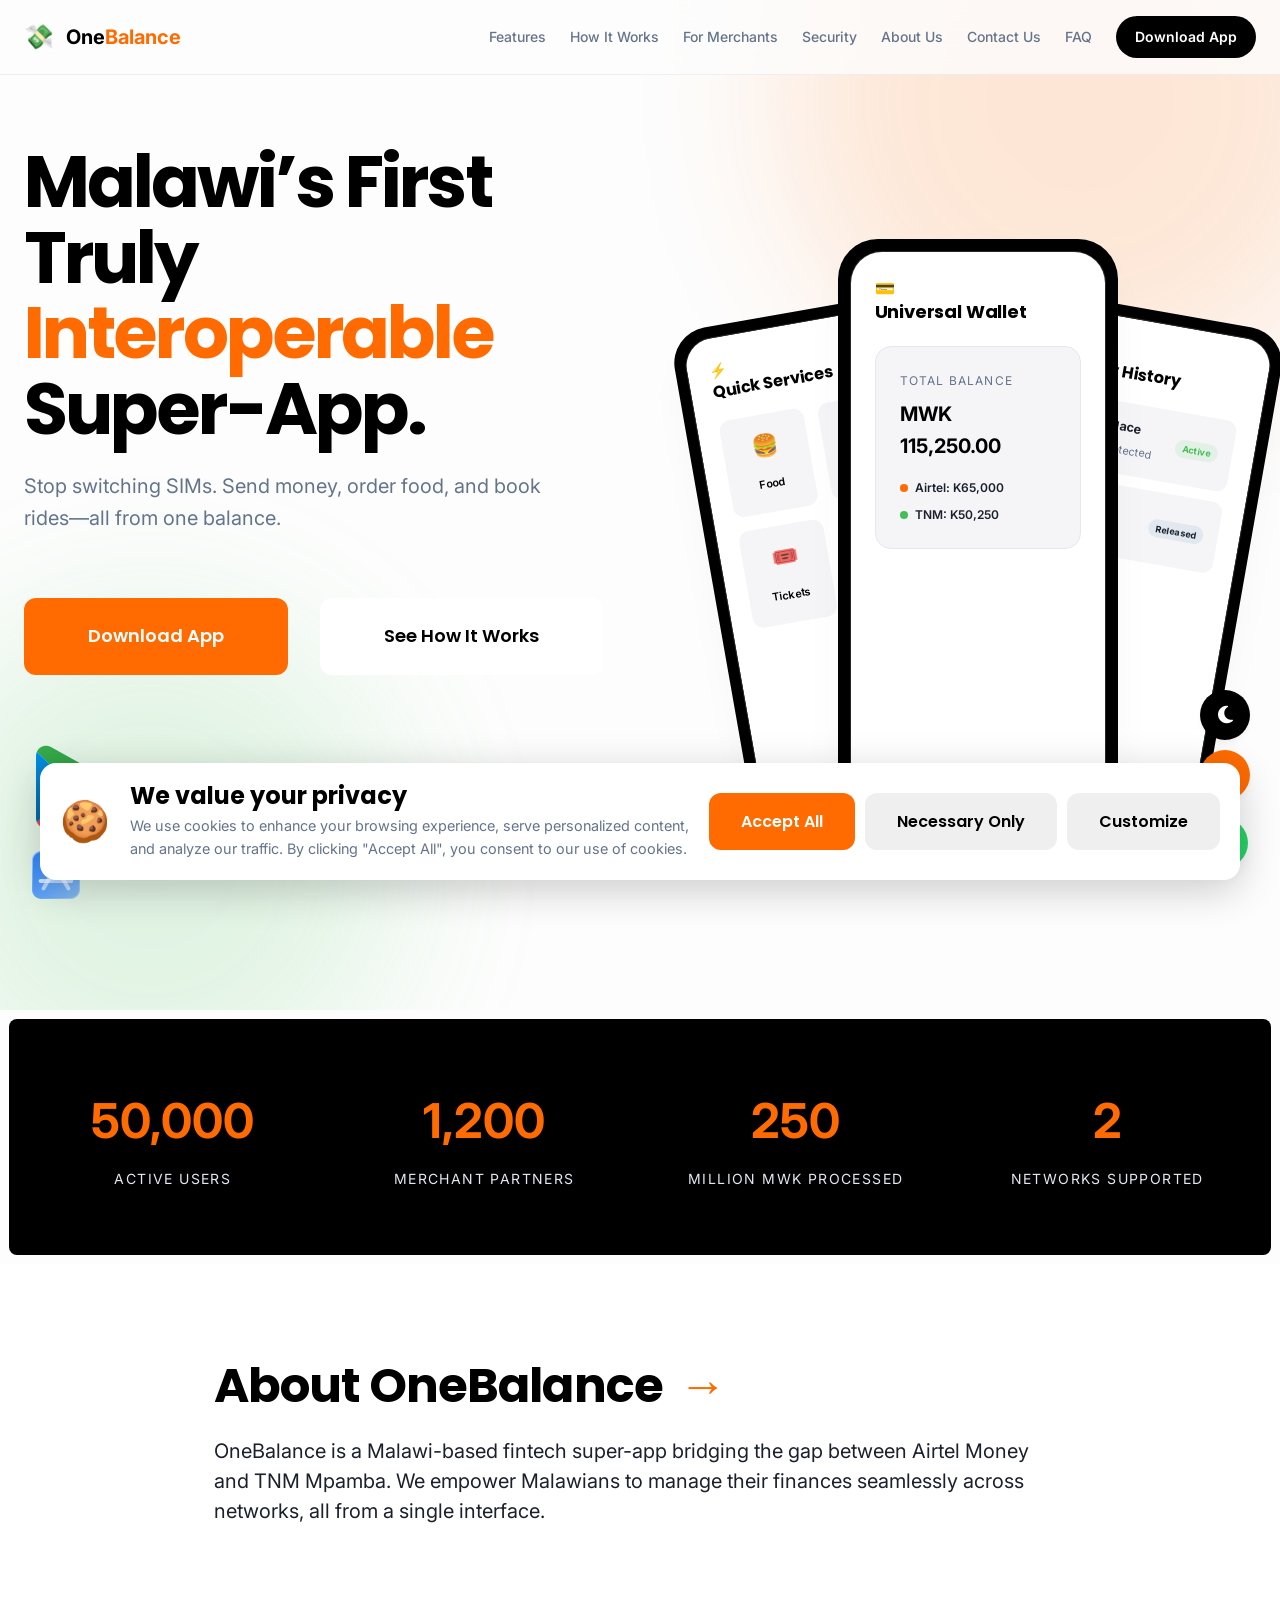
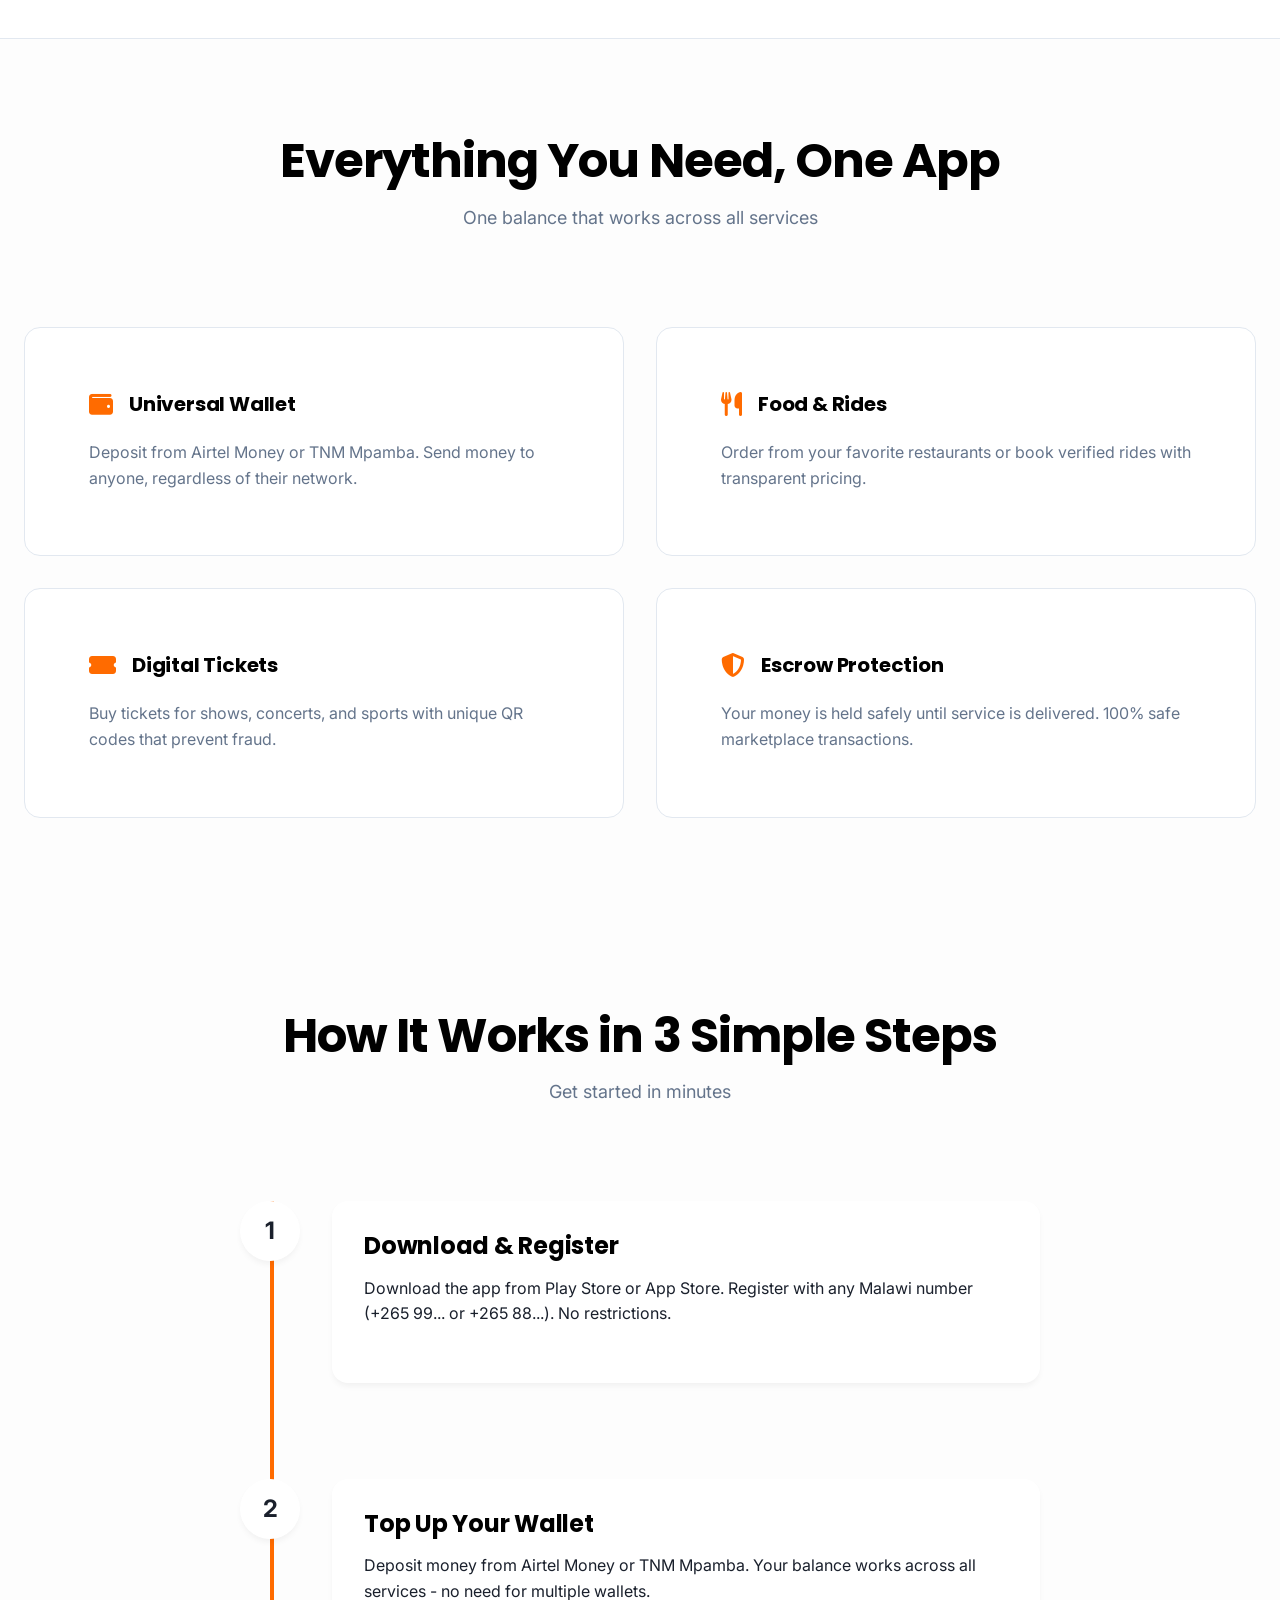
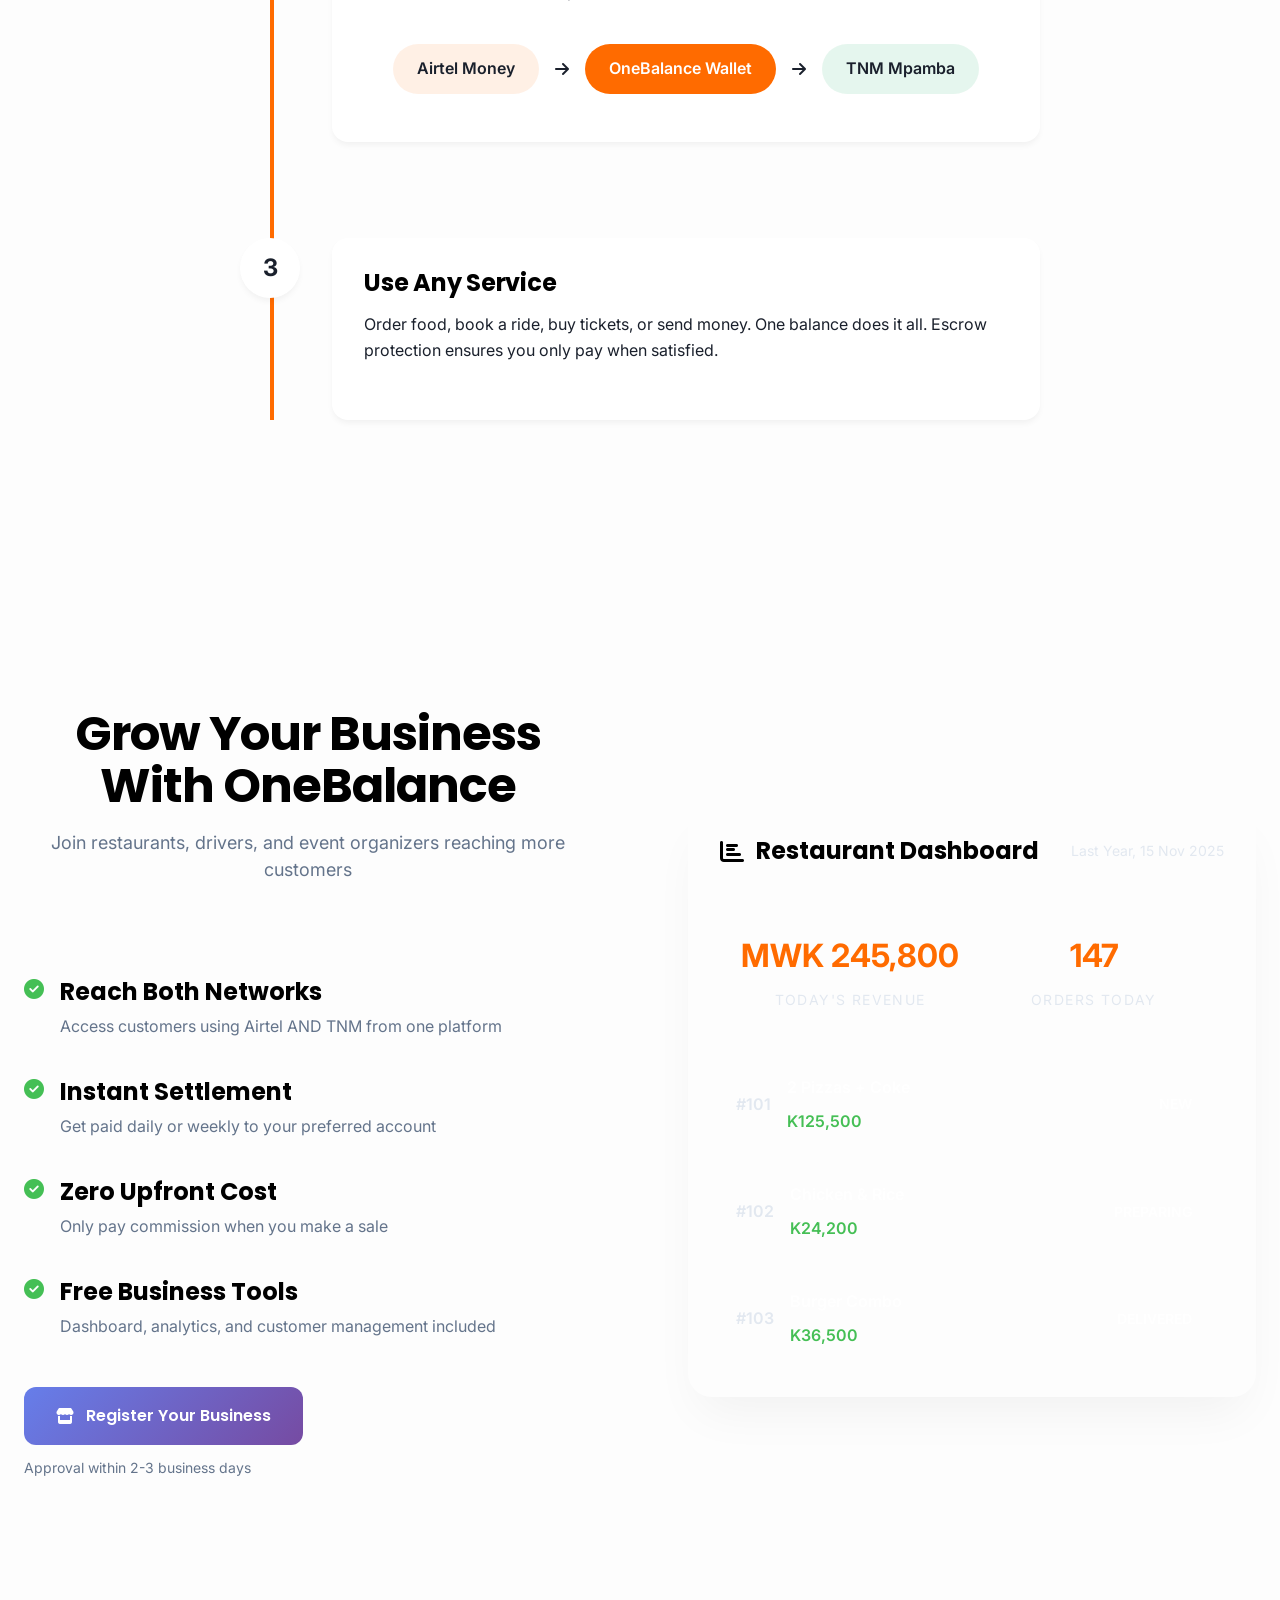
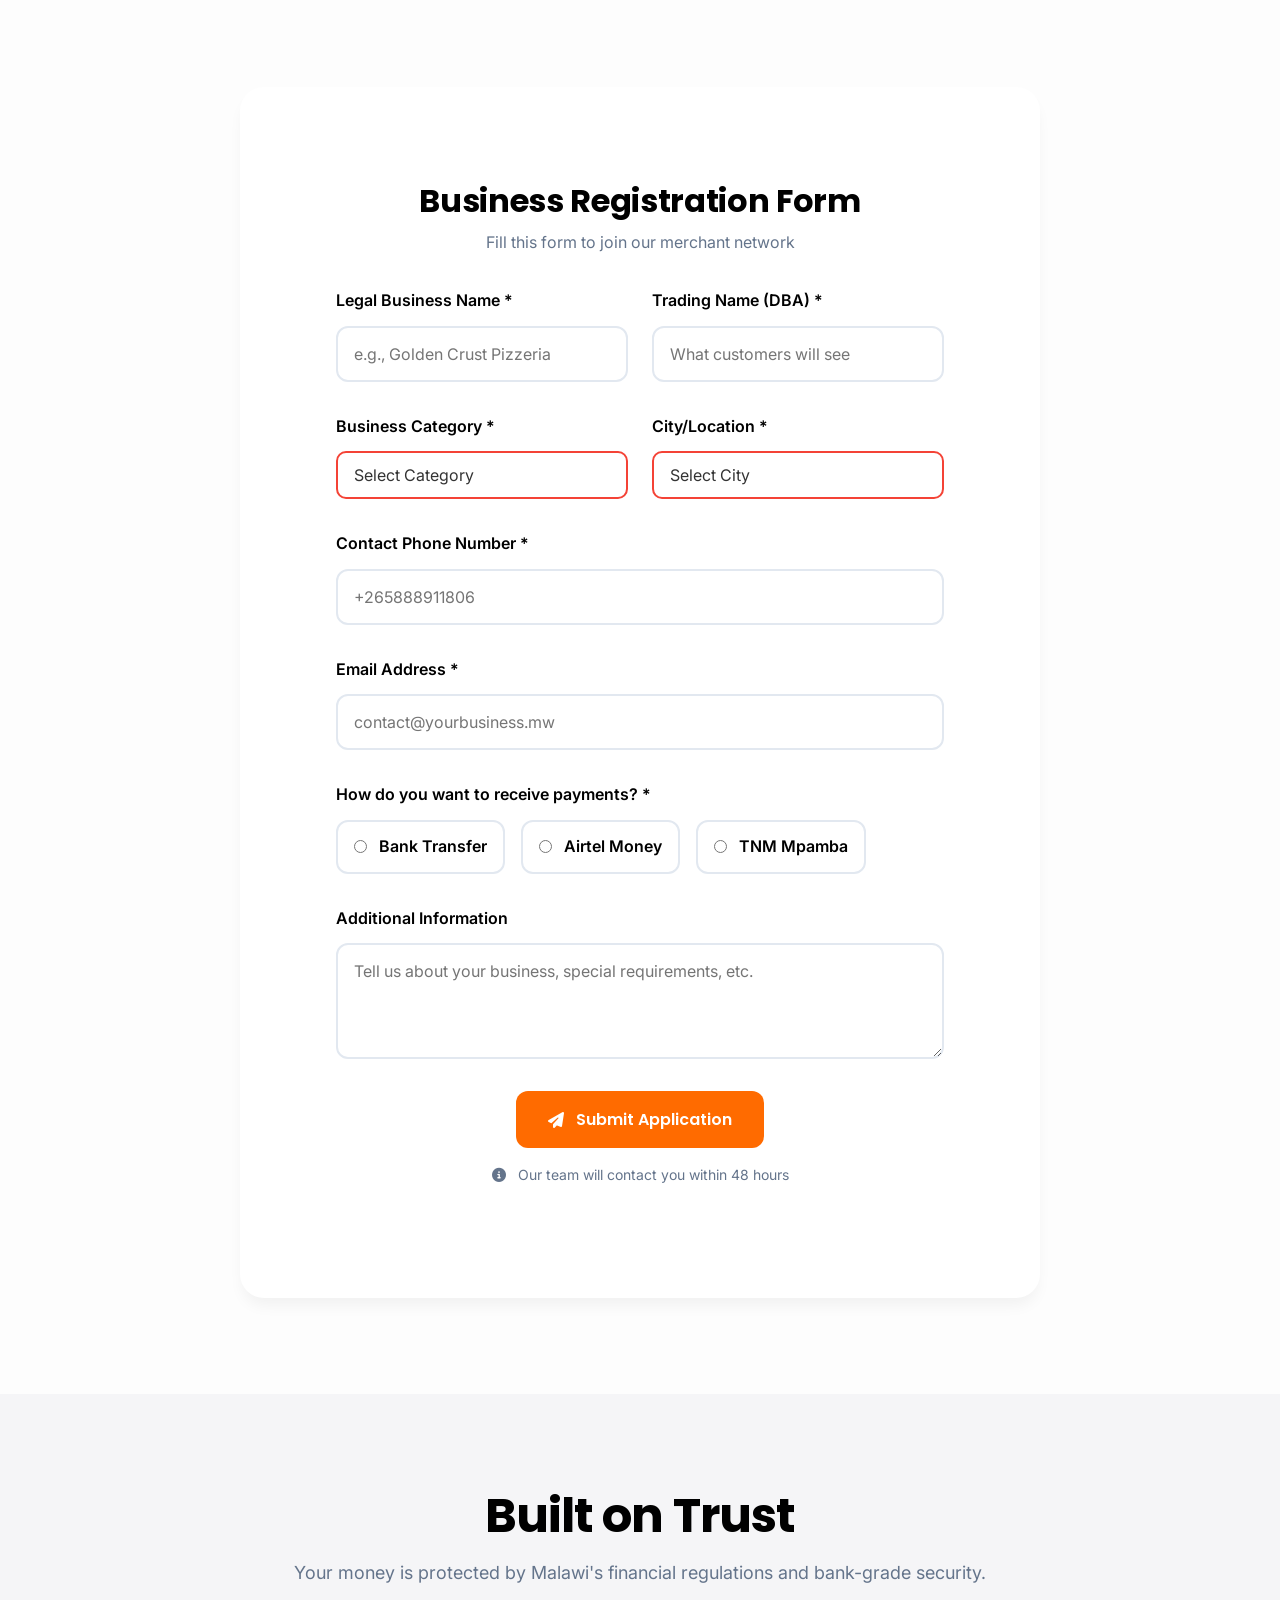
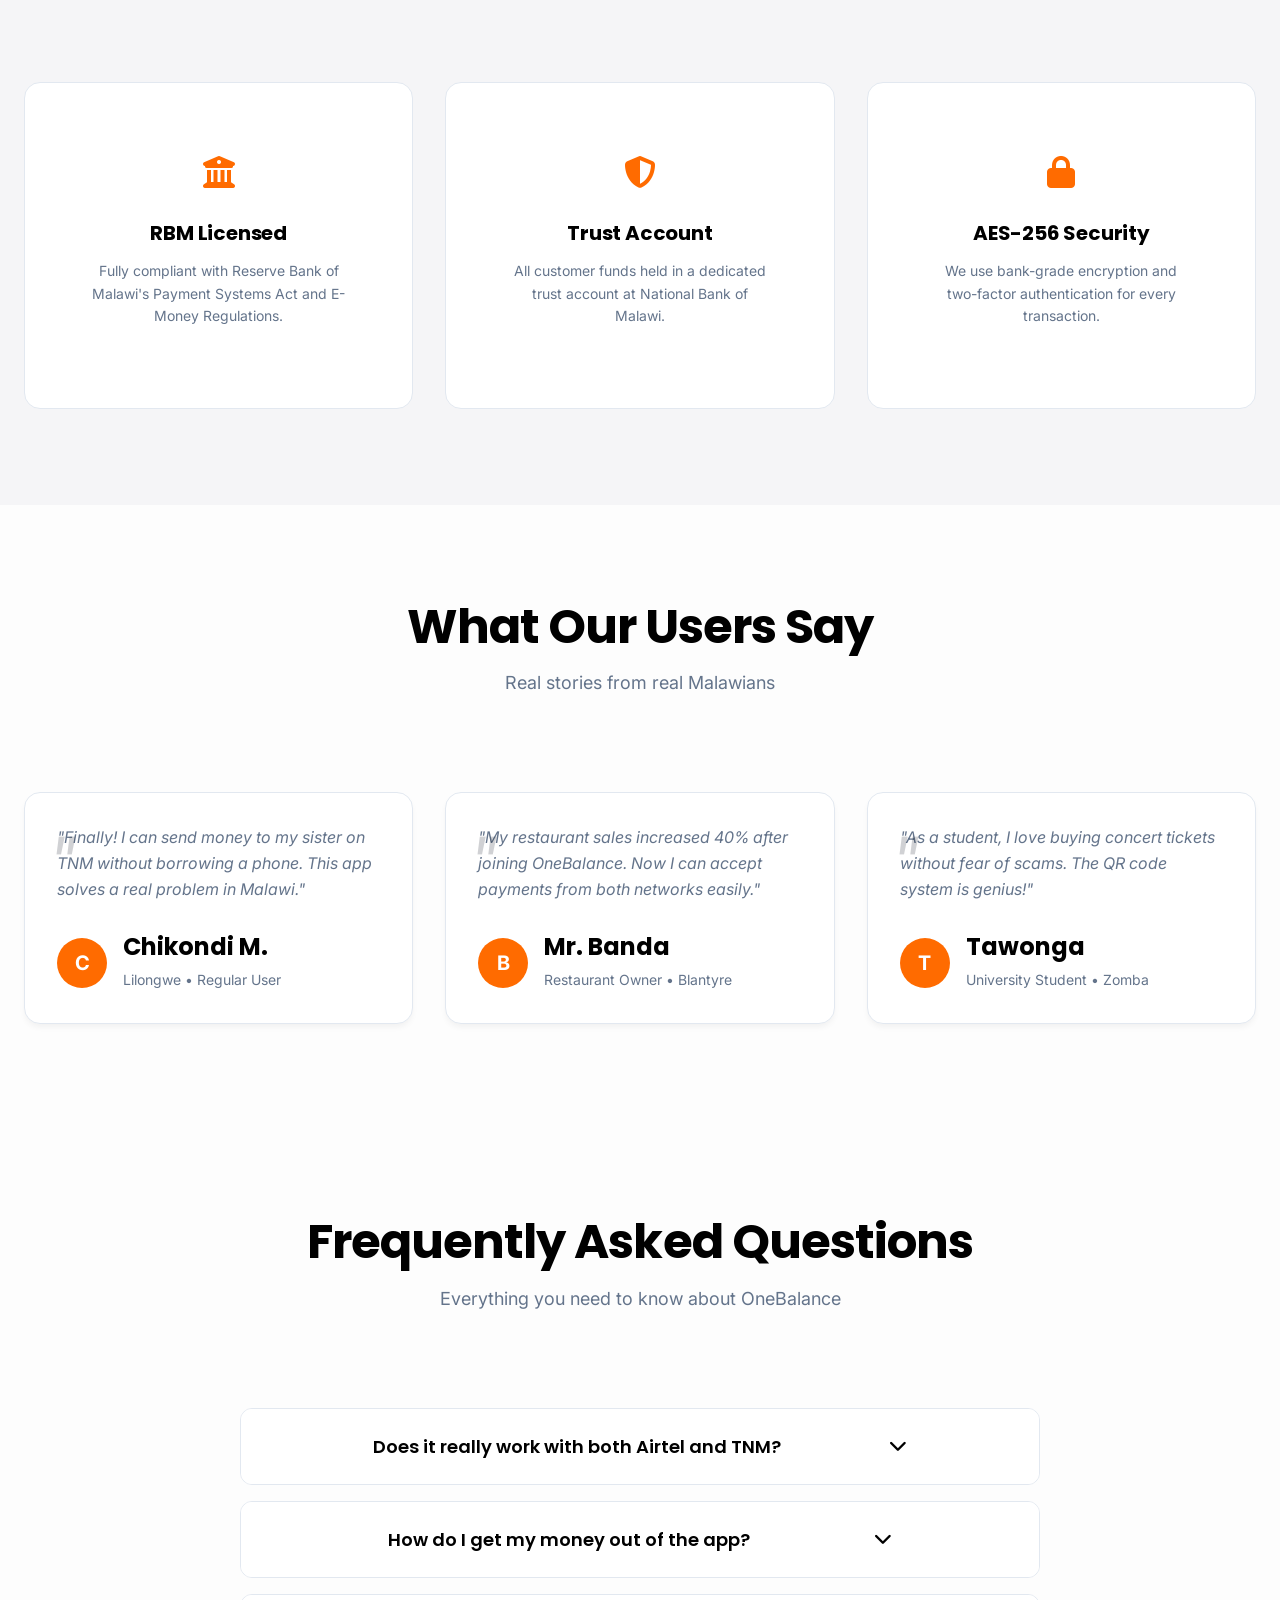
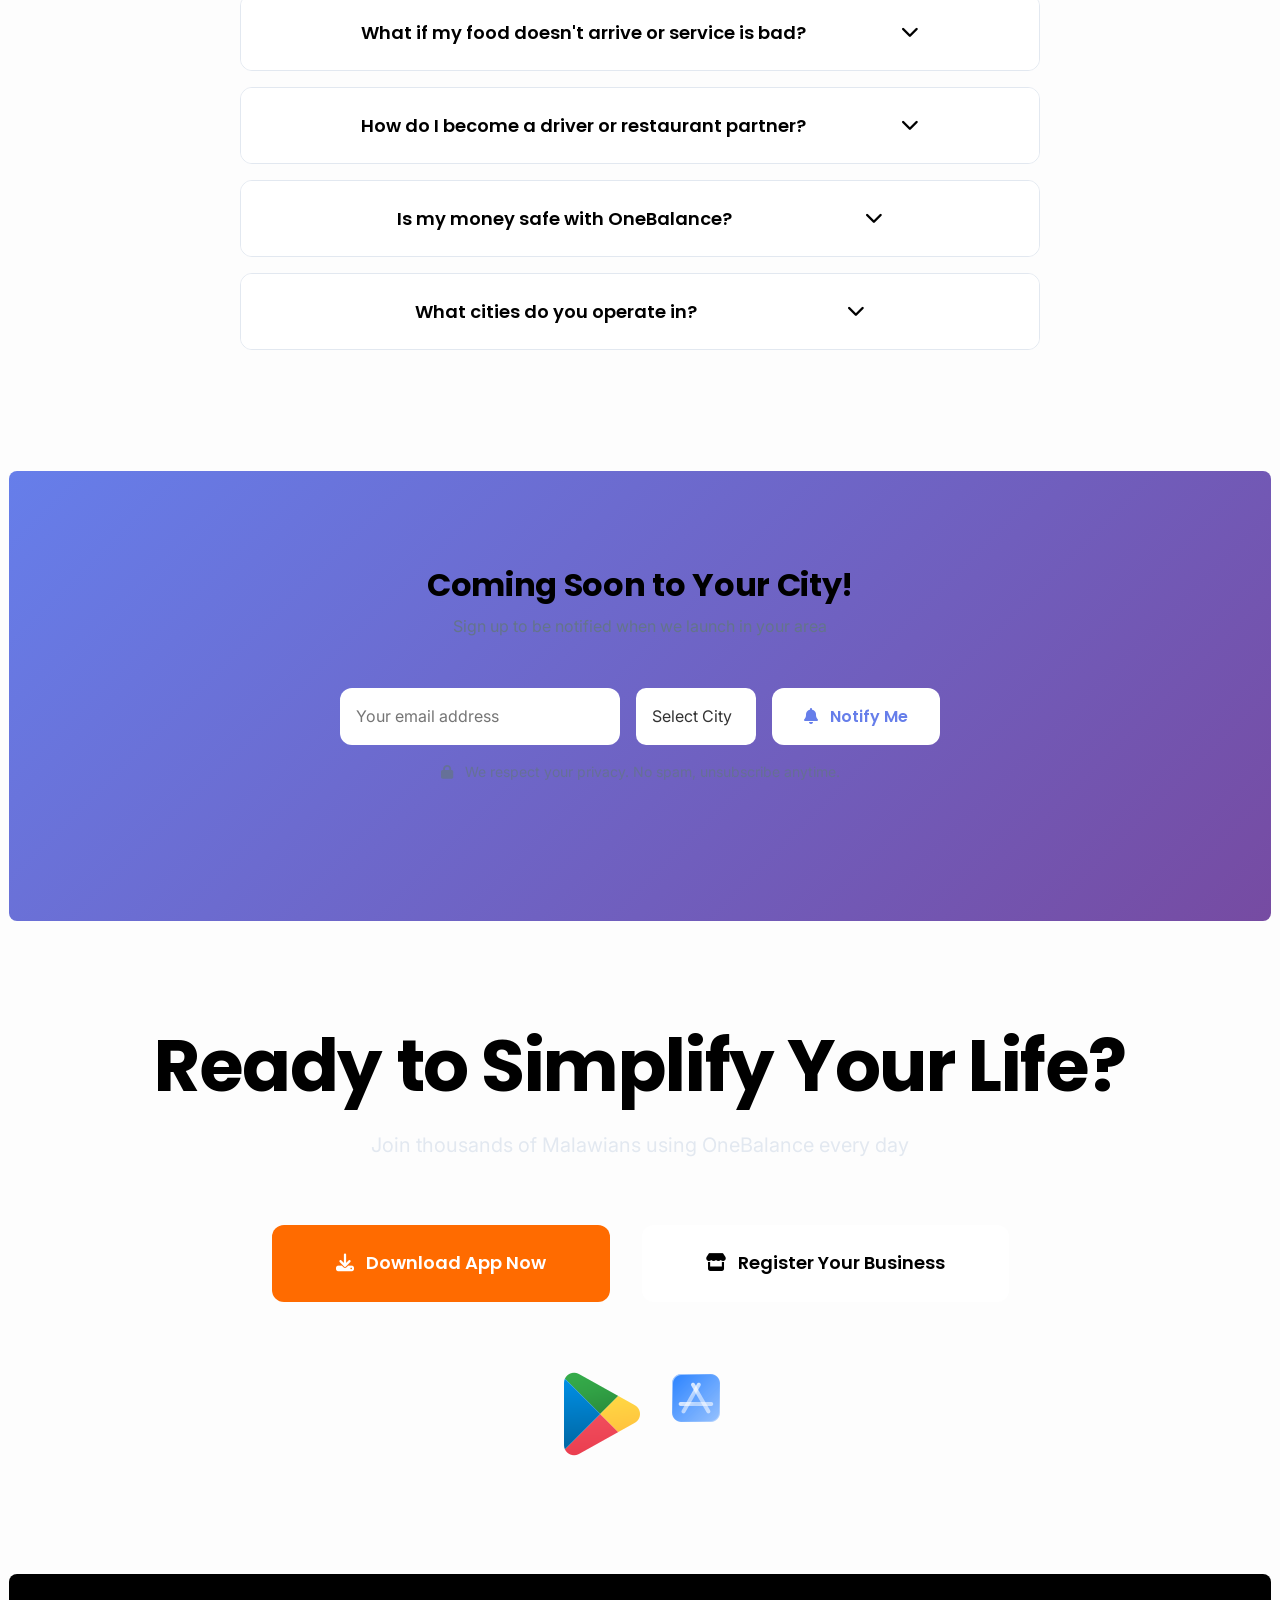
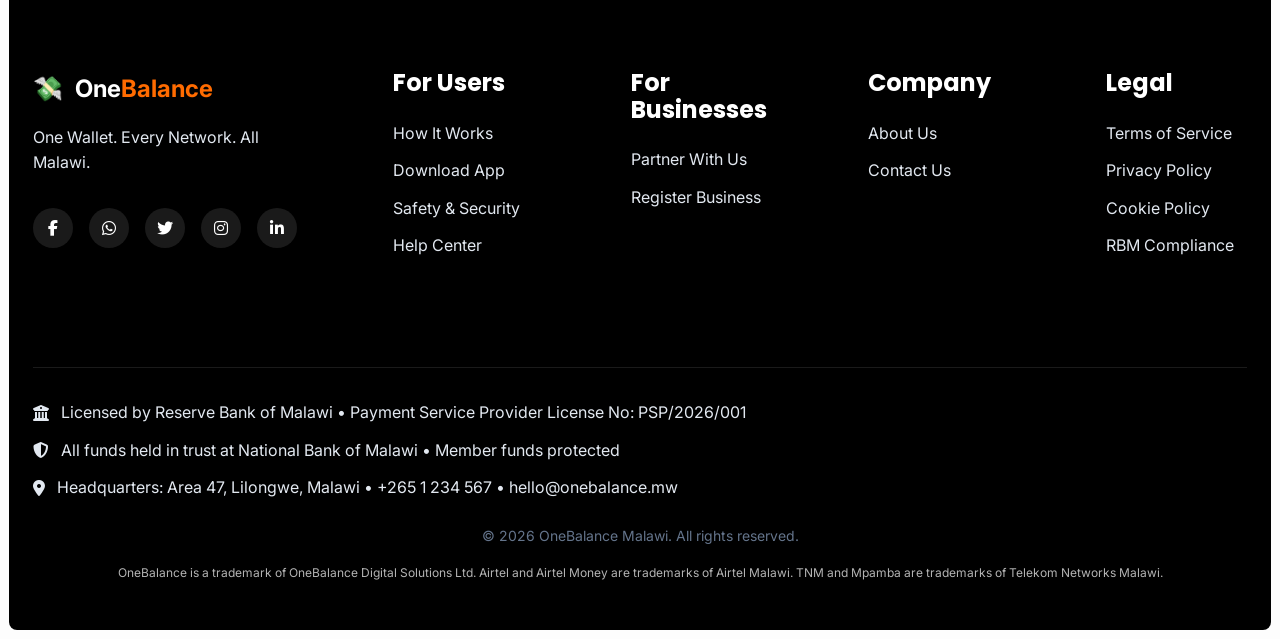
==== index.html @ ddcfccd5 "all first commit" ====
<!doctype html>
<html lang="en">
  <head>
    <meta charset="UTF-8" />
    <meta name="viewport" content="width=device-width, initial-scale=1.0" />
    <title>OneBalance - One Wallet. Every Network. All Malawi.</title>
    <meta
      name="description"
      content="Malawi's first super-app that works with Airtel AND TNM. One wallet for food delivery, ride hailing, digital tickets, and sending money to anyone."
    />
    <meta
      name="keywords"
      content="Malawi mobile money, Airtel to TNM, send money Malawi, food delivery Lilongwe, taxi app Blantyre, digital tickets Malawi"
    />
    <meta
      property="og:title"
      content="OneBalance - One Wallet for All Malawi"
    />
    <meta
      property="og:description"
      content="Works with Airtel AND TNM. Food, Rides, Tickets, Send Money - One App"
    />
    <meta
      property="og:image"
      content="https://onebalance.mw/images/og-image.jpg"
    />
    <meta property="og:url" content="https://onebalance.mw" />
    <link rel="icon" type="image/x-icon" href="images/wallets.png" />
    <link rel="stylesheet" href="../css/style.css" />
    <link
      rel="stylesheet"
      href="https://cdnjs.cloudflare.com/ajax/libs/font-awesome/6.4.0/css/all.min.css"
    />
    <link
      href="https://fonts.googleapis.com/css2?family=Poppins:wght@300;400;500;600;700&family=Inter:wght@400;500;600;700&display=swap"
      rel="stylesheet"
    />
    <!-- reCAPTCHA -->
<script src="https://www.google.com/recaptcha/api.js" async defer></script>
  </head>

  <body>
    <!-- Navigation -->
    <nav class="navbar">
      <div class="container nav-container">
        <a href="#" class="logo">
          <span class="logo-icon">💸</span>
          <span class="logo-text"
            >One<span class="logo-highlight">Balance</span></span
          >
        </a>

        <button class="menu-toggle" id="menuToggle">
          <i class="fas fa-bars"></i>
        </button>

        <div class="nav-menu" id="navMenu">
          <a href="#features" class="nav-link">Features</a>
          <a href="#how-it-works" class="nav-link">How It Works</a>
          <a href="#for-merchants" class="nav-link">For Merchants</a>
          <a href="#security" class="nav-link">Security</a>
          <a href="Aboutus.html" class="nav-link">About Us</a>
          <a href="contactus.html" class="nav-link">Contact Us</a>
          <a href="#faq" class="nav-link">FAQ</a>
          <a href="#download" class="nav-link cta-button">Download App</a>
        </div>
      </div>
    </nav>

    <!-- Hero Section -->
    <section class="hero">
      <div class="hero-blobs">
        <div class="blob blob-1"></div>
        <div class="blob blob-2"></div>
      </div>
      
      <div class="container hero-container">
        <div class="hero-content">
          <h1 class="hero-title">
            Malawi’s First Truly<br />
            <span class="highlight">Interoperable</span> Super-App.
          </h1>

          <p class="hero-subtitle">
            Stop switching SIMs. Send money, order food, and book rides—all from one balance.
          </p>

          <div class="cta-buttons">
            <a href="#download" class="btn btn-primary btn-large">
              Download App
            </a>
            <a href="#how-it-works" class="btn btn-secondary btn-large">
              See How It Works
            </a>
          </div>

          <div class="app-stores">
            <div class="store-badge">
              <img src="images/Playstore.png" alt="Get it on Google Play" />
            </div>
            <div class="store-badge">
              <img
                src="images/apple-store.png"
                alt="Download on the App Store"
              />
            </div>
          </div>
        </div>

        <div class="hero-visual">
          <div class="mockup-stack">
            <!-- Mockup 1: Universal Wallet -->
            <div class="phone-mockup mockup-1">
              <div class="phone-frame">
                <div class="phone-screen">
                  <div class="app-interface">
                    <div class="interface-header">
                      <span class="wallet-icon">💳</span>
                      <h3>Universal Wallet</h3>
                    </div>
                    <div class="balance-card">
                      <div class="balance-label">Total Balance</div>
                      <div class="balance-amount">MWK 115,250.00</div>
                      <div class="network-split">
                        <div class="network-item">
                          <span class="dot airtel"></span> Airtel: K65,000
                        </div>
                        <div class="network-item">
                          <span class="dot tnm"></span> TNM: K50,250
                        </div>
                      </div>
                    </div>
                  </div>
                </div>
              </div>
            </div>

            <!-- Mockup 2: Services -->
            <div class="phone-mockup mockup-2">
              <div class="phone-frame">
                <div class="phone-screen">
                  <div class="app-interface">
                    <div class="interface-header">
                      <span class="service-icon">⚡</span>
                      <h3>Quick Services</h3>
                    </div>
                    <div class="services-grid-mini">
                      <div class="service-mini-item">🍔<br/><span>Food</span></div>
                      <div class="service-mini-item">🚕<br/><span>Rides</span></div>
                      <div class="service-mini-item">🎟️<br/><span>Tickets</span></div>
                      <div class="service-mini-item">💸<br/><span>Send</span></div>
                    </div>
                  </div>
                </div>
              </div>
            </div>

            <!-- Mockup 3: Escrow History -->
            <div class="phone-mockup mockup-3">
              <div class="phone-frame">
                <div class="phone-screen">
                  <div class="app-interface">
                    <div class="interface-header">
                      <span class="escrow-icon">🛡️</span>
                      <h3>Escrow History</h3>
                    </div>
                    <div class="transaction-list-mini">
                      <div class="tx-mini-item">
                        <div class="tx-info">
                          <strong>Pizza Palace</strong>
                          <span>Escrow Protected</span>
                        </div>
                        <div class="tx-status success">Active</div>
                      </div>
                      <div class="tx-mini-item">
                        <div class="tx-info">
                          <strong>Taxi Ride</strong>
                          <span>Completed</span>
                        </div>
                        <div class="tx-status">Released</div>
                      </div>
                    </div>
                  </div>
                </div>
              </div>
            </div>
          </div>
        </div>
      </div>

      <!-- Floating WhatsApp Button -->
      <a
        href="https://wa.me/+265995753146?text=Hi%20OneBalance%2C%20I%20have%20a%20question"
        class="whatsapp-float"
        target="_blank"
      >
        <i class="fab fa-whatsapp"></i>
      </a>
    </section>

    <!-- Stats Section -->
    <section class="stats">
      <div class="container stats-container">
        <div class="stat-item">
          <div class="stat-number" data-count="50000">0</div>
          <div class="stat-label">Active Users</div>
        </div>
        <div class="stat-item">
          <div class="stat-number" data-count="1200">0</div>
          <div class="stat-label">Merchant Partners</div>
        </div>
        <div class="stat-item">
          <div class="stat-number" data-count="250">0</div>
          <div class="stat-label">Million MWK Processed</div>
        </div>
        <div class="stat-item">
          <div class="stat-number" data-count="2">0</div>
          <div class="stat-label">Networks Supported</div>
        </div>
      </div>
    </section>

    <!-- About Section -->
    <section id="about" class="about">
      <div class="container about-container">
        <div class="about-content">
          <h2 class="section-title">About OneBalance <span class="arrow-icon">→</span></h2>
          <p class="about-text">
            OneBalance is a Malawi-based fintech super-app bridging the gap between Airtel Money and TNM Mpamba. We empower Malawians to manage their finances seamlessly across networks, all from a single interface.
          </p>
        </div>
      </div>
    </section>

    <!-- Features Section -->
    <section id="features" class="features">
      <div class="container">
        <div class="section-header">
          <h2 class="section-title">Everything You Need, One App</h2>
          <p class="section-subtitle">
            One balance that works across all services
          </p>
        </div>

        <div class="features-grid-minimal">
          <!-- Feature 1 -->
          <div class="feature-card-minimal">
            <div class="feature-card-header">
              <i class="fas fa-wallet"></i>
              <h3>Universal Wallet</h3>
            </div>
            <p>Deposit from Airtel Money or TNM Mpamba. Send money to anyone, regardless of their network.</p>
          </div>

          <!-- Feature 2 -->
          <div class="feature-card-minimal">
            <div class="feature-card-header">
              <i class="fas fa-utensils"></i>
              <h3>Food & Rides</h3>
            </div>
            <p>Order from your favorite restaurants or book verified rides with transparent pricing.</p>
          </div>

          <!-- Feature 3 -->
          <div class="feature-card-minimal">
            <div class="feature-card-header">
              <i class="fas fa-ticket-alt"></i>
              <h3>Digital Tickets</h3>
            </div>
            <p>Buy tickets for shows, concerts, and sports with unique QR codes that prevent fraud.</p>
          </div>

          <!-- Feature 4 -->
          <div class="feature-card-minimal">
            <div class="feature-card-header">
              <i class="fas fa-shield-alt"></i>
              <h3>Escrow Protection</h3>
            </div>
            <p>Your money is held safely until service is delivered. 100% safe marketplace transactions.</p>
          </div>
        </div>
      </div>
    </section>

    <!-- How It Works -->
    <section id="how-it-works" class="how-it-works">
      <div class="container">
        <div class="section-header">
          <h2 class="section-title">How It Works in 3 Simple Steps</h2>
          <p class="section-subtitle">Get started in minutes</p>
        </div>

        <div class="steps-container">
          <div class="step-line"></div>

          <div class="step">
            <div class="step-number">1</div>
            <div class="step-content">
              <h3 class="step-title">Download & Register</h3>
              <p class="step-description">
                Download the app from Play Store or App Store. Register with any
                Malawi number (+265 99... or +265 88...). No restrictions.
              </p>
            </div>
          </div>

          <div class="step">
            <div class="step-number">2</div>
            <div class="step-content">
              <h3 class="step-title">Top Up Your Wallet</h3>
              <p class="step-description">
                Deposit money from Airtel Money or TNM Mpamba. Your balance
                works across all services - no need for multiple wallets.
              </p>
              <div class="network-bridge">
                <span class="bridge-source airtel">Airtel Money</span>
                <i class="fas fa-arrow-right bridge-arrow"></i>
                <span class="bridge-destination">OneBalance Wallet</span>
                <i class="fas fa-arrow-right bridge-arrow"></i>
                <span class="bridge-source tnm">TNM Mpamba</span>
              </div>
            </div>
          </div>

          <div class="step">
            <div class="step-number">3</div>
            <div class="step-content">
              <h3 class="step-title">Use Any Service</h3>
              <p class="step-description">
                Order food, book a ride, buy tickets, or send money. One balance
                does it all. Escrow protection ensures you only pay when
                satisfied.
              </p>
            </div>
          </div>
        </div>
      </div>
    </section>

    <!-- For Merchants Section -->
    <section id="for-merchants" class="merchants">
      <div class="container merchants-container">
        <div class="merchants-content">
          <div class="section-header">
            <h2 class="section-title">Grow Your Business With OneBalance</h2>
            <p class="section-subtitle">
              Join restaurants, drivers, and event organizers reaching more
              customers
            </p>
          </div>

          <div class="benefits-list">
            <div class="benefit-item">
              <i class="fas fa-check-circle benefit-icon"></i>
              <div class="benefit-content">
                <h4>Reach Both Networks</h4>
                <p>Access customers using Airtel AND TNM from one platform</p>
              </div>
            </div>

            <div class="benefit-item">
              <i class="fas fa-check-circle benefit-icon"></i>
              <div class="benefit-content">
                <h4>Instant Settlement</h4>
                <p>Get paid daily or weekly to your preferred account</p>
              </div>
            </div>

            <div class="benefit-item">
              <i class="fas fa-check-circle benefit-icon"></i>
              <div class="benefit-content">
                <h4>Zero Upfront Cost</h4>
                <p>Only pay commission when you make a sale</p>
              </div>
            </div>

            <div class="benefit-item">
              <i class="fas fa-check-circle benefit-icon"></i>
              <div class="benefit-content">
                <h4>Free Business Tools</h4>
                <p>Dashboard, analytics, and customer management included</p>
              </div>
            </div>
          </div>

          <div class="merchant-cta">
            <a href="#merchant-form" class="btn btn-merchant">
              <i class="fas fa-store"></i>
              Register Your Business
            </a>
            <p class="cta-note">Approval within 2-3 business days</p>
          </div>
        </div>

        <div class="merchants-dashboard">
          <div class="dashboard-mockup">
            <div class="dashboard-header">
              <h4><i class="fas fa-chart-bar"></i> Restaurant Dashboard</h4>
              <div class="dashboard-date">Last Year, 15 Nov 2025</div>
            </div>

            <div class="dashboard-stats">
              <div class="dashboard-stat">
                <div class="stat-value">MWK 245,800</div>
                <div class="stat-label">Today's Revenue</div>
              </div>
              <div class="dashboard-stat">
                <div class="stat-value">147</div>
                <div class="stat-label">Orders Today</div>
              </div>
            </div>

            <div class="dashboard-orders">
              <div class="order-item new">
                <div class="order-id">#101</div>
                <div class="order-details">
                  <div class="order-name">2 Pizzas + Coke</div>
                  <div class="order-amount">K125,500</div>
                </div>
                <div class="order-status">NEW</div>
              </div>

              <div class="order-item preparing">
                <div class="order-id">#102</div>
                <div class="order-details">
                  <div class="order-name">Chicken & Rice</div>
                  <div class="order-amount">K24,200</div>
                </div>
                <div class="order-status">PREPARING</div>
              </div>

              <div class="order-item delivered">
                <div class="order-id">#103</div>
                <div class="order-details">
                  <div class="order-name">Burger Combo</div>
                  <div class="order-amount">K36,500</div>
                </div>
                <div class="order-status">DELIVERED</div>
              </div>
            </div>
          </div>
        </div>
      </div>
    </section>

    <!-- Merchant Registration Form -->
    <section id="merchant-form" class="merchant-form-section">
      <div class="container">
        <div class="form-container">
          <h3 class="form-title">Business Registration Form</h3>
          <p class="form-subtitle">
            Fill this form to join our merchant network
          </p>

          <form id="merchantRegistrationForm" class="merchant-form">
            <div class="form-row">
              <div class="form-group">
                <label for="businessName">Legal Business Name *</label>
                <input
                  type="text"
                  id="businessName"
                  name="businessName"
                  required
                  placeholder="e.g., Golden Crust Pizzeria"
                />
              </div>

              <div class="form-group">
                <label for="tradingName">Trading Name (DBA) *</label>
                <input
                  type="text"
                  id="tradingName"
                  name="tradingName"
                  required
                  placeholder="What customers will see"
                />
              </div>
            </div>

            <div class="form-row">
              <div class="form-group">
                <label for="businessCategory">Business Category *</label>
                <select id="businessCategory" name="businessCategory" required>
                  <option value="">Select Category</option>
                  <option value="restaurant">Restaurant/Food Service</option>
                  <option value="transport">Taxi/Transport Service</option>
                  <option value="events">Event Organizer</option>
                  <option value="retail">Retail Store</option>
                  <option value="other">Other</option>
                </select>
              </div>

              <div class="form-group">
                <label for="city">City/Location *</label>
                <select id="city" name="city" required>
                  <option value="">Select City</option>
                  <option value="lilongwe">Lilongwe</option>
                  <option value="blantyre">Blantyre</option>
                  <option value="mzuzu">Mzuzu</option>
                  <option value="zomba">Zomba</option>
                  <option value="other">Other</option>
                </select>
              </div>
            </div>

            <div class="form-group">
              <label for="phoneNumber">Contact Phone Number *</label>
              <input
                type="tel"
                id="phoneNumber"
                name="phoneNumber"
                required
                placeholder="+265888911806"
              />
            </div>

            <div class="form-group">
              <label for="email">Email Address *</label>
              <input
                type="email"
                id="email"
                name="email"
                required
                placeholder="contact@yourbusiness.mw"
              />
            </div>

            <div class="form-group">
              <label>How do you want to receive payments? *</label>
              <div class="payment-options">
                <label class="option-label">
                  <input
                    type="radio"
                    name="paymentMethod"
                    value="bank"
                    required
                  />
                  <span>Bank Transfer</span>
                </label>
                <label class="option-label">
                  <input type="radio" name="paymentMethod" value="airtel" />
                  <span>Airtel Money</span>
                </label>
                <label class="option-label">
                  <input type="radio" name="paymentMethod" value="tnm" />
                  <span>TNM Mpamba</span>
                </label>
              </div>
            </div>

            <div class="form-group">
              <label for="message">Additional Information</label>
              <textarea
                id="message"
                name="message"
                rows="4"
                placeholder="Tell us about your business, special requirements, etc."
              ></textarea>
            </div>

            <div class="form-submit">
              <button type="submit" class="btn btn-primary">
                <i class="fas fa-paper-plane"></i>
                Submit Application
              </button>
              <p class="form-note">
                <i class="fas fa-info-circle"></i>
                Our team will contact you within 48 hours
              </p>
            </div>
          </form>
        </div>
      </div>
    </section>

    <!-- Security Section -->
    <section id="security" class="security">
      <div class="container">
        <div class="section-header">
          <h2 class="section-title">Built on Trust</h2>
          <p class="section-subtitle">
            Your money is protected by Malawi's financial regulations and bank-grade security.
          </p>
        </div>

        <div class="trust-grid">
          <div class="trust-card">
            <div class="trust-icon">
              <i class="fas fa-university"></i>
            </div>
            <h3>RBM Licensed</h3>
            <p>
              Fully compliant with Reserve Bank of Malawi's Payment Systems Act and E-Money Regulations.
            </p>
          </div>

          <div class="trust-card">
            <div class="trust-icon">
              <i class="fas fa-shield-alt"></i>
            </div>
            <h3>Trust Account</h3>
            <p>
              All customer funds held in a dedicated trust account at National Bank of Malawi.
            </p>
          </div>

          <div class="trust-card">
            <div class="trust-icon">
              <i class="fas fa-lock"></i>
            </div>
            <h3>AES-256 Security</h3>
            <p>We use bank-grade encryption and two-factor authentication for every transaction.</p>
          </div>
        </div>
      </div>
    </section>

    <!-- Testimonials -->
    <section class="testimonials">
      <div class="container">
        <div class="section-header">
          <h2 class="section-title">What Our Users Say</h2>
          <p class="section-subtitle">Real stories from real Malawians</p>
        </div>

        <div class="testimonials-grid">
          <div class="testimonial-card">
            <div class="testimonial-content">
              <p>
                "Finally! I can send money to my sister on TNM without borrowing
                a phone. This app solves a real problem in Malawi."
              </p>
            </div>
            <div class="testimonial-author">
              <div class="author-avatar">C</div>
              <div class="author-info">
                <h4>Chikondi M.</h4>
                <p>Lilongwe • Regular User</p>
              </div>
            </div>
          </div>

          <div class="testimonial-card">
            <div class="testimonial-content">
              <p>
                "My restaurant sales increased 40% after joining OneBalance. Now
                I can accept payments from both networks easily."
              </p>
            </div>
            <div class="testimonial-author">
              <div class="author-avatar">B</div>
              <div class="author-info">
                <h4>Mr. Banda</h4>
                <p>Restaurant Owner • Blantyre</p>
              </div>
            </div>
          </div>

          <div class="testimonial-card">
            <div class="testimonial-content">
              <p>
                "As a student, I love buying concert tickets without fear of
                scams. The QR code system is genius!"
              </p>
            </div>
            <div class="testimonial-author">
              <div class="author-avatar">T</div>
              <div class="author-info">
                <h4>Tawonga</h4>
                <p>University Student • Zomba</p>
              </div>
            </div>
          </div>
        </div>
      </div>
    </section>

    <!-- FAQ Section -->
    <section id="faq" class="faq">
      <div class="container">
        <div class="section-header">
          <h2 class="section-title">Frequently Asked Questions</h2>
          <p class="section-subtitle">
            Everything you need to know about OneBalance
          </p>
        </div>

        <div class="faq-container">
          <!-- FAQ Item 1 -->
          <div class="faq-item">
            <button class="faq-question">
              <span>Does it really work with both Airtel and TNM?</span>
              <i class="fas fa-chevron-down"></i>
            </button>
            <div class="faq-answer">
              <p>
                Yes! We're the first app in Malawi with true interoperability.
                You can:
              </p>
              <ul>
                <li>Deposit from either Airtel Money or TNM Mpamba</li>
                <li>Send money to any Malawi number, regardless of network</li>
                <li>Use one balance across all services</li>
                <li>Withdraw to your preferred network</li>
                <br />
              </ul>
            </div>
          </div>

          <!-- FAQ Item 2 -->
          <div class="faq-item">
            <button class="faq-question">
              <span>How do I get my money out of the app?</span>
              <i class="fas fa-chevron-down"></i>
            </button>
            <div class="faq-answer">
              <p>Withdrawing is simple:</p>
              <ol>
                <li>Go to "Wallet" section in the app</li>
                <li>Select "Withdraw"</li>
                <li>Choose destination (Airtel Money or TNM Mpamba)</li>
                <li>Enter amount and PIN</li>
                <li>Money arrives within minutes</li>
                <br />
              </ol>
              <p>
                <strong>Note:</strong> A small 1% fee applies (capped by RBM
                regulations)
              </p>
              <br />
            </div>
          </div>

          <!-- FAQ Item 3 -->
          <div class="faq-item">
            <button class="faq-question">
              <span>What if my food doesn't arrive or service is bad?</span>
              <i class="fas fa-chevron-down"></i>
            </button>
            <div class="faq-answer">
              <p>We use escrow protection for all marketplace transactions:</p>
              <ul>
                <li>Your payment is held securely when you order</li>
                <li>
                  The merchant only receives payment when you click "Received"
                </li>
                <li>
                  If food doesn't arrive within estimated time, you can cancel
                  for full refund
                </li>
                <li>
                  For quality issues, contact support within 1 hour for
                  resolution
                </li>
                <br />
              </ul>
            </div>
          </div>

          <!-- FAQ Item 4 -->
          <div class="faq-item">
            <button class="faq-question">
              <span>How do I become a driver or restaurant partner?</span>
              <i class="fas fa-chevron-down"></i>
            </button>
            <div class="faq-answer">
              <p>Business registration is simple:</p>
              <ol>
                <li>Fill the merchant form on our website</li>
                <li>Our team will contact you within 48 hours</li>
                <li>
                  Submit required documents (business registration, ID, etc.)
                </li>
                <li>Complete brief training on merchant app</li>
                <li>Get activated and start receiving orders!</li>
                <br />
              </ol>
              <p>
                <strong>Documents needed:</strong> Business certificate, TPIN,
                National ID, proof of address
              </p>
              <br />
            </div>
          </div>

          <!-- FAQ Item 5 -->
          <div class="faq-item">
            <button class="faq-question">
              <span>Is my money safe with OneBalance?</span>
              <i class="fas fa-chevron-down"></i>
            </button>
            <div class="faq-answer">
              <p>Absolutely. We follow strict RBM regulations:</p>
              <ul>
                <li>
                  <strong>Trust Account:</strong> All customer funds are held in
                  a separate trust account at National Bank
                </li>
                <li>
                  <strong>RBM Licensed:</strong> We're fully licensed as a
                  Payment Service Provider
                </li>
                <li>
                  <strong>Encryption:</strong> Bank-grade AES-256 encryption for
                  all data
                </li>
                <li>
                  <strong>2FA:</strong> Two-factor authentication for
                  transactions
                </li>
                <li>
                  <strong>Regular Audits:</strong> External security audits
                  every 6 months
                </li>
                <br />
              </ul>
            </div>
          </div>

          <!-- FAQ Item 6 -->
          <div class="faq-item">
            <button class="faq-question">
              <span>What cities do you operate in?</span>
              <i class="fas fa-chevron-down"></i>
            </button>
            <div class="faq-answer">
              <p>We're currently available in:</p>
              <div class="cities-grid">
                <span class="city-tag active">Lilongwe</span>
                <span class="city-tag active">Blantyre</span>
                <span class="city-tag active">Zomba</span>
                <span class="city-tag">Mzuzu (Coming Soon)</span>
                <span class="city-tag">Salima (Coming Soon)</span>
                <span class="city-tag">Mangochi (Coming Soon)</span>
              </div>
              <p>
                We're expanding rapidly! Sign up for our newsletter to know when
                we launch in your city.
              </p>
              <br />
            </div>
          </div>
        </div>
      </div>
    </section>

    <!-- Newsletter -->
    <section class="newsletter">
      <div class="container newsletter-container">
        <div class="newsletter-content">
          <h3>Coming Soon to Your City!</h3>
          <p>Sign up to be notified when we launch in your area</p>
        </div>

        <form id="newsletterForm" class="newsletter-form">
          <div class="input-group">
            <input type="email" placeholder="Your email address" required />
            <select required>
              <option value="">Select City</option>
              <option value="lilongwe">Lilongwe</option>
              <option value="blantyre">Blantyre</option>
              <option value="mzuzu">Mzuzu</option>
              <option value="zomba">Zomba</option>
              <option value="other">Other</option>
            </select>
            <button type="submit" class="btn btn-newsletter">
              <i class="fas fa-bell"></i>
              Notify Me
            </button>
          </div>
          <p class="privacy-note">
            <i class="fas fa-lock"></i>
            We respect your privacy. No spam, unsubscribe anytime.
          </p>
          <br />
        </form>
      </div>
    </section>

    <!-- Final CTA -->
    <section id="download" class="final-cta">
      <div class="container">
        <div class="cta-content">
          <h2>Ready to Simplify Your Life?</h2>
          <p>Join thousands of Malawians using OneBalance every day</p>

          <div class="cta-buttons">
            <a href="#" class="btn btn-primary btn-large">
              <i class="fas fa-download"></i>
              Download App Now
            </a>
            <a href="#merchant-form" class="btn btn-secondary btn-large">
              <i class="fas fa-store"></i>
              Register Your Business
            </a>
          </div>

          <div class="app-stores-final">
            <div class="store-badge">
              <img src="images/Playstore.png" alt="Get it on Google Play" />
            </div>
            <div class="store-badge">
              <img
                src="images/apple-store.png"
                alt="Download on the App Store"
              />
            </div>
          </div>
        </div>
      </div>
    </section>

    <!-- Cookie Consent Banner -->
    <div id="cookie-consent" class="cookie-consent" style="display: none">
      <div class="cookie-content">
        <div class="cookie-icon">🍪</div>
        <div class="cookie-text">
          <h4>We value your privacy</h4>
          <p>
            We use cookies to enhance your browsing experience, serve
            personalized content, and analyze our traffic. By clicking "Accept
            All", you consent to our use of cookies.
          </p>
        </div>
        <div class="cookie-buttons">
          <button class="btn btn-primary" onclick="acceptCookies('all')">
            Accept All
          </button>
          <button class="btn btn-outline" onclick="acceptCookies('necessary')">
            Necessary Only
          </button>
          <button class="btn btn-link" onclick="openCookieSettings()">
            Customize
          </button>
        </div>
      </div>
    </div>

    <!-- Cookie Settings Modal -->
    <div id="cookie-settings" class="modal" style="display: none">
      <div class="modal-content">
        <div class="modal-header">
          <h3>Cookie Preferences</h3>
          <button class="close" onclick="closeCookieSettings()">&times;</button>
        </div>
        <div class="modal-body">
          <div class="cookie-option">
            <div class="option-header">
              <h4>Essential Cookies</h4>
              <label class="switch">
                <input type="checkbox" checked disabled />
                <span class="slider"></span>
              </label>
            </div>
            <p>Required for basic site functionality. Cannot be disabled.</p>
          </div>

          <div class="cookie-option">
            <div class="option-header">
              <h4>Analytics Cookies</h4>
              <label class="switch">
                <input type="checkbox" id="analytics-cookies" />
                <span class="slider"></span>
              </label>
            </div>
            <p>
              Help us improve our website by collecting anonymous usage data.
            </p>
          </div>

          <div class="cookie-option">
            <div class="option-header">
              <h4>Marketing Cookies</h4>
              <label class="switch">
                <input type="checkbox" id="marketing-cookies" />
                <span class="slider"></span>
              </label>
            </div>
            <p>Used to deliver personalized advertisements.</p>
          </div>
        </div>
        <div class="modal-footer">
          <button class="btn btn-primary" onclick="saveCookiePreferences()">
            Save Preferences
          </button>
        </div>
      </div>
    </div>

    <!-- Footer -->
    <footer class="footer">
      <div class="container">
        <div class="footer-grid">
          <!-- Column 1 -->
          <div class="footer-col">
            <a href="#" class="footer-logo">
              <span class="logo-icon">💸</span>
              <span class="logo-text"
                >One<span class="logo-highlight">Balance</span></span
              >
            </a>
            <p class="footer-tagline">One Wallet. Every Network. All Malawi.</p>

            <div class="footer-social">
              <a href="#" class="social-link">
                <i class="fab fa-facebook-f"></i>
              </a>
              <a href="#" class="social-link">
                <i class="fab fa-whatsapp"></i>
              </a>
              <a href="#" class="social-link">
                <i class="fab fa-twitter"></i>
              </a>
              <a href="#" class="social-link">
                <i class="fab fa-instagram"></i>
              </a>
              <a href="#" class="social-link">
                <i class="fab fa-linkedin-in"></i>
              </a>
            </div>
          </div>

          <!-- Column 2 -->
          <div class="footer-col">
            <h4>For Users</h4>
            <ul class="footer-links">
              <li><a href="#how-it-works">How It Works</a></li>
              <li><a href="#download">Download App</a></li>
              <li><a href="#security">Safety & Security</a></li>
              <li><a href="#faq">Help Center</a></li>
            </ul>
          </div>

          <!-- Column 3 -->
          <div class="footer-col">
            <h4>For Businesses</h4>
            <ul class="footer-links">
              <li><a href="#for-merchants">Partner With Us</a></li>
              <li><a href="#merchant-form">Register Business</a></li>
            </ul>
          </div>

          <!-- Column 4 -->
          <div class="footer-col">
            <h4>Company</h4>
            <ul class="footer-links">
              <li><a href="Aboutus.html">About Us</a></li>
              <li><a href="contactus.html">Contact Us</a></li>
            </ul>
          </div>

          <!-- Column 5 -->
          <div class="footer-col">
            <h4>Legal</h4>
            <ul class="footer-links">
              <li><a href="#">Terms of Service</a></li>
              <li><a href="#">Privacy Policy</a></li>
              <li><a href="#">Cookie Policy</a></li>
              <li><a href="#">RBM Compliance</a></li>
            </ul>
          </div>
        </div>

        <div class="footer-bottom">
          <div class="footer-legal">
            <p>
              <i class="fas fa-university"></i>
              Licensed by Reserve Bank of Malawi • Payment Service Provider
              License No: PSP/2026/001
            </p>
            <p>
              <i class="fas fa-shield-alt"></i>
              All funds held in trust at National Bank of Malawi • Member funds
              protected
            </p>
            <p>
              <i class="fas fa-map-marker-alt"></i>
              Headquarters: Area 47, Lilongwe, Malawi • +265 1 234 567 •
              hello@onebalance.mw
            </p>
          </div>

          <div class="copyright">
            <p>&copy; 2026 OneBalance Malawi. All rights reserved.</p>
            <p class="footer-note">
              OneBalance is a trademark of OneBalance Digital Solutions Ltd.
              Airtel and Airtel Money are trademarks of Airtel Malawi. TNM and
              Mpamba are trademarks of Telekom Networks Malawi.
            </p>
          </div>
        </div>
      </div>
    </footer>

    <!-- JavaScript -->
    <script src="../js/script.js"></script>
  </body>
</html>
---- css/style.css ----
* {
    margin: 0;
    padding: 0;
    box-sizing: border-box;
}

:root {
    /* Brand Colors */
    --accent-orange: #FF6B00;
    --accent-green: #45BF55;
    --bg-light: #FDFDFD;
    --bg-gray: #F5F5F7;
    
    /* Primary & Text */
    --primary: var(--accent-orange);
    --secondary: #2D3748;
    --dark: #000000;
    --dark-muted: #1A202C;
    --gray: #64748B;
    --gray-light: #E2E8F0;
    --white: #FFFFFF;

    /* Status Colors */
    --success: #45BF55;
    --warning: #F59E0B;
    --danger: #EF4444;
    --info: #3B82F6;

    /* Typography */
    --font-heading: 'Poppins', sans-serif;
    --font-body: 'Inter', sans-serif;
    --font-size-xs: 0.75rem;
    --font-size-sm: 0.875rem;
    --font-size-base: 1rem;
    --font-size-lg: 1.125rem;
    --font-size-xl: 1.25rem;
    --font-size-2xl: 1.5rem;
    --font-size-3xl: 2rem;
    --font-size-4xl: 3rem;
    --font-size-5xl: 4.5rem;

    /* Spacing */
    --spacing-xs: 0.5rem;
    --spacing-sm: 0.75rem;
    --spacing-md: 1rem;
    --spacing-lg: 1.5rem;
    --spacing-xl: 2rem;
    --spacing-2xl: 4rem;
    --spacing-3xl: 6rem;

    /* Border Radius */
    --radius-sm: 0.5rem;
    --radius-md: 0.75rem;
    --radius-lg: 1rem;
    --radius-xl: 1.5rem;
    --radius-full: 9999px;

    /* Shadows */
    --shadow-sm: 0 1px 3px 0 rgba(0, 0, 0, 0.1);
    --shadow-md: 0 4px 6px -1px rgba(0, 0, 0, 0.05);
    --shadow-lg: 0 10px 15px -3px rgba(0, 0, 0, 0.05);
    --shadow-xl: 0 25px 50px -12px rgba(0, 0, 0, 0.05);

    /* Transitions */
    --transition-fast: 200ms cubic-bezier(0.4, 0, 0.2, 1);
    --transition-normal: 400ms cubic-bezier(0.4, 0, 0.2, 1);
    --transition-slow: 600ms cubic-bezier(0.4, 0, 0.2, 1);
}

/* Banner Cookies */
/* Cookie Consent Styles */
.cookie-consent {
    position: fixed;
    bottom: 20px;
    left: 20px;
    right: 20px;
    max-width: 1200px;
    margin: 0 auto;
    background: white;
    border-radius: 16px;
    box-shadow: 0 10px 40px rgba(0,0,0,0.2);
    z-index: 10000;
    animation: slideUp 0.5s ease;
    border: 1px solid var(--border-color);
}

.cookie-content {
    display: flex;
    align-items: center;
    gap: 20px;
    padding: 20px;
}

.cookie-icon {
    font-size: 40px;
}

.cookie-text {
    flex: 1;
}

.cookie-text h4 {
    margin: 0 0 5px 0;
    color: var(--dark);
}

.cookie-text p {
    margin: 0;
    color: var(--gray);
    font-size: 0.9rem;
}

.cookie-buttons {
    display: flex;
    gap: 10px;
    align-items: center;
}

/* Modal Styles */
.modal {
    position: fixed;
    top: 0;
    left: 0;
    right: 0;
    bottom: 0;
    background: rgba(0,0,0,0.5);
    display: flex;
    align-items: center;
    justify-content: center;
    z-index: 10001;
    animation: fadeIn 0.3s ease;
}

.modal-content {
    background: white;
    border-radius: 20px;
    max-width: 500px;
    width: 90%;
    max-height: 90vh;
    overflow-y: auto;
    animation: scaleIn 0.3s ease;
}

.modal-header {
    display: flex;
    justify-content: space-between;
    align-items: center;
    padding: 20px;
    border-bottom: 1px solid var(--border-color);
}

.modal-header h3 {
    margin: 0;
    color: var(--dark);
}

.close {
    background: none;
    border: none;
    font-size: 24px;
    cursor: pointer;
    color: var(--gray);
}

.modal-body {
    padding: 20px;
}

.cookie-option {
    margin-bottom: 20px;
    padding-bottom: 20px;
    border-bottom: 1px solid var(--border-color);
}

.cookie-option:last-child {
    border-bottom: none;
    margin-bottom: 0;
    padding-bottom: 0;
}

.option-header {
    display: flex;
    justify-content: space-between;
    align-items: center;
    margin-bottom: 10px;
}

.option-header h4 {
    margin: 0;
    color: var(--dark);
}

.cookie-option p {
    margin: 0;
    color: var(--gray);
    font-size: 0.9rem;
}

/* Toggle Switch */
.switch {
    position: relative;
    display: inline-block;
    width: 50px;
    height: 24px;
}

.switch input {
    opacity: 0;
    width: 0;
    height: 0;
}

.slider {
    position: absolute;
    cursor: pointer;
    top: 0;
    left: 0;
    right: 0;
    bottom: 0;
    background-color: #ccc;
    transition: .4s;
    border-radius: 24px;
}

.slider:before {
    position: absolute;
    content: "";
    height: 20px;
    width: 20px;
    left: 2px;
    bottom: 2px;
    background-color: white;
    transition: .4s;
    border-radius: 50%;
}

input:checked + .slider {
    background-color: var(--primary);
}

input:checked + .slider:before {
    transform: translateX(26px);
}

input:disabled + .slider {
    opacity: 0.5;
    cursor: not-allowed;
}

.modal-footer {
    padding: 20px;
    border-top: 1px solid var(--border-color);
    text-align: right;
}

/* Animations */
@keyframes slideUp {
    from {
        transform: translateY(100%);
        opacity: 0;
    }
    to {
        transform: translateY(0);
        opacity: 1;
    }
}

@keyframes fadeIn {
    from { opacity: 0; }
    to { opacity: 1; }
}

@keyframes scaleIn {
    from {
        transform: scale(0.9);
        opacity: 0;
    }
    to {
        transform: scale(1);
        opacity: 1;
    }
}

/* Responsive */
@media (max-width: 768px) {
    .cookie-content {
        flex-direction: column;
        text-align: center;
    }
    
    .cookie-buttons {
        flex-direction: column;
        width: 100%;
    }
    
    .cookie-buttons .btn {
        width: 100%;
    }
}

/* Base Styles */
html {
    scroll-behavior: smooth;
    font-size: 16px;
}

body {
    font-family: var(--font-body);
    font-size: var(--font-size-base);
    line-height: 1.6;
    color: var(--dark-muted);
    background-color: var(--bg-light);
    overflow-x: hidden;
    -webkit-font-smoothing: antialiased;
}

.container {
    width: 100%;
    max-width: 1280px;
    margin: 0 auto;
    padding: 0 var(--spacing-lg);
}

section {
    padding: var(--spacing-3xl) 0;
}

/* Typography */
h1,
h2,
h3,
h4,
h5,
h6 {
    font-family: var(--font-heading);
    font-weight: 700;
    line-height: 1.1;
    color: var(--dark);
    margin-bottom: var(--spacing-md);
}

h1 {
    font-size: var(--font-size-5xl);
    letter-spacing: -0.04em;
}

h2 {
    font-size: var(--font-size-4xl);
    letter-spacing: -0.02em;
}

h3 {
    font-size: var(--font-size-3xl);
    letter-spacing: -0.01em;
}

h4 {
    font-size: var(--font-size-2xl);
}

p {
    margin-bottom: var(--spacing-md);
    color: var(--gray);
}

.highlight {
    color: var(--accent-orange);
}

.section-header {
    text-align: center;
    margin-bottom: var(--spacing-3xl);
    max-width: 800px;
    margin-left: auto;
    margin-right: auto;
}

.section-title {
    margin-bottom: var(--spacing-md);
}

.section-subtitle {
    font-size: var(--font-size-lg);
    color: var(--gray);
    line-height: 1.5;
}

/* Buttons */
.btn {
    display: inline-flex;
    align-items: center;
    justify-content: center;
    gap: var(--spacing-sm);
    padding: var(--spacing-md) var(--spacing-xl);
    border-radius: var(--radius-md);
    font-family: var(--font-heading);
    font-weight: 600;
    font-size: var(--font-size-base);
    text-decoration: none;
    cursor: pointer;
    border: none;
    transition: all var(--transition-fast);
    white-space: nowrap;
}

.btn-primary {
    background: var(--primary);
    color: white;
}

.btn-primary:hover {
    transform: translateY(-2px);
    box-shadow: var(--shadow-lg);
}

.btn-secondary {
    background: white;
    color: var(--dark);
}

.btn-secondary:hover {
    border-color: var(--primary-solid);
    color: var(--primary-solid);
    transform: translateY(-2px);
}

.btn-large {
    padding: var(--spacing-lg) var(--spacing-2xl);
    font-size: var(--font-size-lg);
}

.btn-merchant {
    background: linear-gradient(135deg, #667eea 0%, #764ba2 100%);
    color: white;
}

/* Navigation */
.navbar {
    position: fixed;
    top: 0;
    left: 0;
    right: 0;
    background: rgba(253, 253, 253, 0.8);
    backdrop-filter: blur(20px);
    z-index: 1000;
    padding: var(--spacing-md) 0;
    border-bottom: 1px solid rgba(0,0,0,0.05);
}

.nav-container {
    display: flex;
    justify-content: space-between;
    align-items: center;
}

.logo {
    display: flex;
    align-items: center;
    gap: var(--spacing-sm);
    text-decoration: none;
    font-size: var(--font-size-xl);
    font-weight: 700;
    color: var(--dark);
}

.logo-icon {
    font-size: var(--font-size-2xl);
}

.logo-highlight {
    color: var(--accent-orange);
}

.nav-menu {
    display: flex;
    align-items: center;
    gap: var(--spacing-lg);
}

.nav-link {
    text-decoration: none;
    color: var(--gray);
    font-weight: 500;
    font-size: var(--font-size-sm);
    transition: color var(--transition-fast);
}

.nav-link:hover {
    color: var(--dark);
}

.nav-link.cta-button {
    background: var(--dark);
    color: var(--white);
    padding: 0.6rem 1.2rem;
    border-radius: var(--radius-full);
    font-weight: 600;
    transition: all var(--transition-fast);
}

.nav-link.cta-button:hover {
    background: var(--accent-orange);
    transform: translateY(-2px);
}

.menu-toggle {
    display: none;
    background: none;
    border: none;
    font-size: var(--font-size-2xl);
    color: var(--dark);
    cursor: pointer;
}

/* Hero Section */
.hero {
    padding: calc(var(--spacing-3xl) * 1.5) 0 var(--spacing-3xl);
    background-color: var(--bg-light);
    position: relative;
    overflow: hidden;
}

.hero-blobs {
    position: absolute;
    top: 0;
    left: 0;
    right: 0;
    bottom: 0;
    z-index: 0;
    pointer-events: none;
}

.blob {
    position: absolute;
    border-radius: var(--radius-full);
    filter: blur(80px);
    opacity: 0.15;
    animation: blobFloat 20s infinite alternate;
}

.blob-1 {
    width: 600px;
    height: 600px;
    background: var(--accent-orange);
    top: -200px;
    right: -100px;
}

.blob-2 {
    width: 500px;
    height: 500px;
    background: var(--accent-green);
    bottom: -100px;
    left: -100px;
    animation-delay: -5s;
}

@keyframes blobFloat {
    from { transform: translate(0, 0) scale(1); }
    to { transform: translate(50px, 50px) scale(1.1); }
}

.hero-container {
    display: grid;
    grid-template-columns: 1fr 1.2fr;
    gap: var(--spacing-3xl);
    align-items: center;
    position: relative;
    z-index: 1;
}

.hero-title {
    font-size: var(--font-size-5xl);
    line-height: 1.05;
    margin-bottom: var(--spacing-lg);
    color: var(--dark);
}

.hero-subtitle {
    font-size: var(--font-size-xl);
    color: var(--gray);
    margin-bottom: var(--spacing-2xl);
    max-width: 540px;
}

.cta-buttons {
    display: flex;
    gap: var(--spacing-md);
    margin-bottom: var(--spacing-2xl);
}

/* Mockup Stack */
.hero-visual {
    position: relative;
    height: 600px;
}

.mockup-stack {
    position: relative;
    width: 100%;
    height: 100%;
    display: flex;
    justify-content: center;
    align-items: center;
}

.phone-mockup {
    position: absolute;
    width: 280px;
    height: 580px;
    background: var(--dark);
    border-radius: 40px;
    padding: 12px;
    box-shadow: var(--shadow-xl);
    transition: transform var(--transition-normal);
}

.mockup-1 {
    z-index: 3;
    transform: translateX(0) scale(1);
}

.mockup-2 {
    z-index: 2;
    transform: translateX(-140px) translateY(40px) rotate(-10deg) scale(0.9);
}

.mockup-3 {
    z-index: 1;
    transform: translateX(140px) translateY(40px) rotate(10deg) scale(0.9);
}

.phone-frame {
    width: 100%;
    height: 100%;
    background: #111;
    border-radius: 32px;
    overflow: hidden;
    border: 1px solid rgba(255,255,255,0.1);
}

.phone-screen {
    width: 100%;
    height: 100%;
    background: var(--white);
    padding: var(--spacing-lg);
}

.app-interface h3 {
    font-size: var(--font-size-lg);
    margin-bottom: var(--spacing-lg);
}

.balance-card {
    background: var(--bg-gray);
    padding: var(--spacing-lg);
    border-radius: var(--radius-lg);
    border: 1px solid var(--gray-light);
}

.balance-label {
    font-size: var(--font-size-xs);
    text-transform: uppercase;
    letter-spacing: 0.1em;
    color: var(--gray);
    margin-bottom: var(--spacing-xs);
}

.balance-amount {
    font-size: var(--font-size-xl);
    font-weight: 700;
    color: var(--dark);
    margin-bottom: var(--spacing-md);
}

.network-split {
    display: flex;
    flex-direction: column;
    gap: var(--spacing-xs);
    font-size: var(--font-size-xs);
    font-weight: 600;
}

.dot {
    display: inline-block;
    width: 8px;
    height: 8px;
    border-radius: var(--radius-full);
    margin-right: 4px;
}

.dot.airtel { background: var(--accent-orange); }
.dot.tnm { background: var(--accent-green); }

.services-grid-mini {
    display: grid;
    grid-template-columns: repeat(2, 1fr);
    gap: var(--spacing-md);
}

.service-mini-item {
    background: var(--bg-gray);
    padding: var(--spacing-md);
    border-radius: var(--radius-md);
    text-align: center;
    font-size: var(--font-size-2xl);
}

.service-mini-item span {
    font-size: var(--font-size-xs);
    font-weight: 600;
    color: var(--dark);
}

.tx-mini-item {
    display: flex;
    justify-content: space-between;
    align-items: center;
    padding: var(--spacing-md);
    background: var(--bg-gray);
    border-radius: var(--radius-md);
    margin-bottom: var(--spacing-sm);
}

.tx-info strong {
    display: block;
    font-size: var(--font-size-sm);
}

.tx-info span {
    font-size: var(--font-size-xs);
    color: var(--gray);
}

.tx-status {
    font-size: 10px;
    font-weight: 700;
    padding: 2px 8px;
    background: var(--gray-light);
    border-radius: var(--radius-full);
}

.tx-status.success {
    background: rgba(69, 191, 85, 0.1);
    color: var(--accent-green);
}

/* WhatsApp Float */
.whatsapp-float {
    position: fixed;
    bottom: var(--spacing-xl);
    right: var(--spacing-xl);
    background: #25D366;
    color: white;
    width: 50px;
    height: 50px;
    border-radius: var(--radius-full);
    display: flex;
    align-items: center;
    justify-content: center;
    font-size: var(--font-size-3xl);
    text-decoration: none;
    box-shadow: var(--shadow-lg);
    z-index: 1000;
    transition: all var(--transition-fast);
}

.whatsapp-float:hover {
    transform: scale(1.1);
    box-shadow: var(--shadow-xl);
}

/* Stats Section */
.stats {
    background: var(--dark);
    color: var(--white);
    padding: var(--spacing-2xl) 0;
}

.stats-container {
    display: grid;
    grid-template-columns: repeat(4, 1fr);
    gap: var(--spacing-xl);
}

.stat-item {
    text-align: center;
}

.stat-number {
    font-size: var(--font-size-4xl);
    font-weight: 700;
    color: var(--accent-orange);
    margin-bottom: var(--spacing-xs);
}

.stat-label {
    font-size: var(--font-size-sm);
    color: rgba(255,255,255,0.6);
    text-transform: uppercase;
    letter-spacing: 0.1em;
}

/* About Section */
.about {
    background: var(--white);
    border-bottom: 1px solid var(--gray-light);
}

.about-container {
    max-width: 900px;
}

.about-content h2 {
    font-size: var(--font-size-4xl);
    margin-bottom: var(--spacing-lg);
    display: flex;
    align-items: center;
    gap: var(--spacing-md);
}

.arrow-icon {
    color: var(--accent-orange);
}

.about-text {
    font-size: var(--font-size-xl);
    line-height: 1.5;
    color: var(--dark-muted);
}

/* Features Section */
.features {
    background: var(--bg-light);
}

.features-grid-minimal {
    display: grid;
    grid-template-columns: repeat(2, 1fr);
    gap: var(--spacing-xl);
}

.feature-card-minimal {
    background: var(--white);
    padding: var(--spacing-2xl);
    border-radius: var(--radius-lg);
    border: 1px solid var(--gray-light);
    transition: all var(--transition-normal);
}

.feature-card-minimal:hover {
    transform: translateY(-8px);
    border-color: var(--accent-orange);
    box-shadow: var(--shadow-xl);
}

.feature-card-header {
    display: flex;
    align-items: center;
    gap: var(--spacing-md);
    margin-bottom: var(--spacing-lg);
}

.feature-card-header i {
    font-size: var(--font-size-2xl);
    color: var(--accent-orange);
}

.feature-card-header h3 {
    margin: 0;
    font-size: var(--font-size-xl);
}

.feature-card-minimal p {
    font-size: var(--font-size-base);
    color: var(--gray);
    margin: 0;
    line-height: 1.6;
}

/* How It Works */
.how-it-works {
    background: var(--light);
}

.steps-container {
    position: relative;
    max-width: 800px;
    margin: 0 auto;
}

.step-line {
    position: absolute;
    left: 30px;
    top: 0;
    bottom: 0;
    width: 4px;
    background: var(--primary);
    z-index: 0;
}

.step {
    display: flex;
    align-items: flex-start;
    gap: var(--spacing-xl);
    margin-bottom: var(--spacing-3xl);
    position: relative;
    z-index: 1;
}

.step-number {
    flex-shrink: 0;
    width: 60px;
    height: 60px;
    background: white;
    border: 4px solid var(--primary-solid);
    border-radius: var(--radius-full);
    display: flex;
    align-items: center;
    justify-content: center;
    font-size: var(--font-size-2xl);
    font-weight: 700;
    color: var(--primary-solid);
    box-shadow: var(--shadow-md);
}

.step-content {
    flex: 1;
    background: white;
    padding: var(--spacing-xl);
    border-radius: var(--radius-lg);
    box-shadow: var(--shadow-md);
}

.step-title {
    font-size: var(--font-size-2xl);
    margin-bottom: var(--spacing-md);
}

.step-description {
    color: var(--gray-dark);
    margin-bottom: var(--spacing-lg);
}

.network-bridge {
    display: flex;
    align-items: center;
    justify-content: center;
    gap: var(--spacing-md);
    padding: var(--spacing-md);
    background: var(--light);
    border-radius: var(--radius-lg);
    margin-top: var(--spacing-lg);
}

.bridge-source {
    padding: var(--spacing-sm) var(--spacing-lg);
    border-radius: var(--radius-full);
    font-weight: 600;
}

.bridge-source.airtel {
    background: rgba(255, 107, 0, 0.1);
    color: var(--airtel-orange);
}

.bridge-source.tnm {
    background: rgba(0, 168, 89, 0.1);
    color: var(--tnm-green);
}

.bridge-arrow {
    color: var(--primary-solid);
}

.bridge-destination {
    padding: var(--spacing-sm) var(--spacing-lg);
    background: var(--primary);
    color: white;
    border-radius: var(--radius-full);
    font-weight: 600;
}

/* Merchants Section */
.merchants-container {
    display: grid;
    grid-template-columns: 1fr 1fr;
    gap: var(--spacing-3xl);
    align-items: center;
}

.benefits-list {
    display: flex;
    flex-direction: column;
    gap: var(--spacing-lg);
    margin: var(--spacing-xl) 0;
}

.benefit-item {
    display: flex;
    align-items: flex-start;
    gap: var(--spacing-md);
}

.benefit-icon {
    color: var(--success);
    font-size: var(--font-size-xl);
    flex-shrink: 0;
}

.benefit-content h4 {
    margin-bottom: var(--spacing-xs);
}

.merchant-cta {
    margin-top: var(--spacing-xl);
}

.cta-note {
    font-size: var(--font-size-sm);
    color: var(--gray);
    margin-top: var(--spacing-sm);
}

/* Dashboard Mockup */
.dashboard-mockup {
    background: var(--darker);
    border-radius: var(--radius-xl);
    padding: var(--spacing-xl);
    color: white;
    box-shadow: var(--shadow-xl);
}

.dashboard-header {
    display: flex;
    justify-content: space-between;
    align-items: center;
    margin-bottom: var(--spacing-xl);
    padding-bottom: var(--spacing-md);
    border-bottom: 1px solid rgba(255, 255, 255, 0.1);
}

.dashboard-header h4 {
    margin: 0;
    display: flex;
    align-items: center;
    gap: var(--spacing-sm);
}

.dashboard-date {
    font-size: var(--font-size-sm);
    color: var(--gray-light);
}

.dashboard-stats {
    display: grid;
    grid-template-columns: repeat(2, 1fr);
    gap: var(--spacing-md);
    margin-bottom: var(--spacing-xl);
}

.dashboard-stats {
    text-align: center;
    padding: var(--spacing-md);
    background: rgba(255, 255, 255, 0.05);
    border-radius: var(--radius-lg);
}

.stats {
    margin: 9px;
    border-radius: 8px;
}

.stat-value {
    font-size: var(--font-size-3xl);
    font-weight: 700;
    background: var(--primary);
    -webkit-background-clip: text;
    -webkit-text-fill-color: transparent;
    background-clip: text;
    margin-bottom: var(--spacing-xs);
}

.stat-label {
    font-size: var(--font-size-sm);
    color: var(--gray-light);
}

.dashboard-orders {
    display: flex;
    flex-direction: column;
    gap: var(--spacing-md);
}

.order-item {
    display: flex;
    align-items: center;
    justify-content: space-between;
    padding: var(--spacing-md);
    background: rgba(255, 255, 255, 0.05);
    border-radius: var(--radius-md);
}

.order-id {
    font-weight: 600;
    color: var(--gray-light);
}

.order-details {
    flex: 1;
    margin: 0 var(--spacing-md);
}

.order-name {
    font-weight: 600;
    margin-bottom: var(--spacing-xs);
}

.order-amount {
    color: var(--success);
    font-weight: 600;
}

.order-status {
    padding: var(--spacing-xs) var(--spacing-md);
    border-radius: var(--radius-full);
    font-size: var(--font-size-sm);
    font-weight: 600;
}

.order-status.new {
    background: rgba(66, 153, 225, 0.2);
    color: #90CDF4;
}

.order-status.preparing {
    background: rgba(214, 158, 46, 0.2);
    color: #F6E05E;
}

.order-status.delivered {
    background: rgba(56, 161, 105, 0.2);
    color: #9AE6B4;
}

/* Merchant Form */
.merchant-form-section {
    background: var(--light);
}

.form-container {
    max-width: 800px;
    margin: 0 auto;
    background: white;
    padding: var(--spacing-3xl);
    border-radius: var(--radius-xl);
    box-shadow: var(--shadow-lg);
}

.form-title {
    text-align: center;
    margin-bottom: var(--spacing-sm);
}

.form-subtitle {
    text-align: center;
    color: var(--gray);
    margin-bottom: var(--spacing-xl);
}

.merchant-form {
    display: flex;
    flex-direction: column;
    gap: var(--spacing-xl);
}

.form-row {
    display: grid;
    grid-template-columns: 1fr 1fr;
    gap: var(--spacing-lg);
}

.form-group {
    display: flex;
    flex-direction: column;
    gap: var(--spacing-sm);
}

.form-group label {
    font-weight: 600;
    color: var(--dark);
}

.form-group input,
.form-group select,
.form-group textarea {
    padding: var(--spacing-md);
    border: 2px solid var(--gray-light);
    border-radius: var(--radius-md);
    font-family: var(--font-body);
    font-size: var(--font-size-base);
    transition: all var(--transition-fast);
}

.form-group input:focus,
.form-group select:focus,
.form-group textarea:focus {
    outline: none;
    border-color: var(--primary-solid);
    box-shadow: 0 0 0 3px rgba(255, 107, 0, 0.1);
}

.payment-options {
    display: flex;
    flex-wrap: wrap;
    gap: var(--spacing-md);
}

.option-label {
    display: flex;
    align-items: center;
    gap: var(--spacing-sm);
    padding: var(--spacing-sm) var(--spacing-md);
    border: 2px solid var(--gray-light);
    border-radius: var(--radius-md);
    cursor: pointer;
    transition: all var(--transition-fast);
}

.option-label:hover {
    border-color: var(--primary-solid);
}

.option-label input[type="radio"] {
    margin: 0;
}

.form-submit {
    text-align: center;
}

.form-note {
    font-size: var(--font-size-sm);
    color: var(--gray);
    margin-top: var(--spacing-md);
    display: flex;
    align-items: center;
    justify-content: center;
    gap: var(--spacing-sm);
}

/* Security/Trust Section */
.security {
    background: var(--bg-gray);
}

.trust-grid {
    display: grid;
    grid-template-columns: repeat(3, 1fr);
    gap: var(--spacing-xl);
}

.trust-card {
    text-align: center;
    padding: var(--spacing-2xl);
    background: var(--white);
    border-radius: var(--radius-lg);
    border: 1px solid var(--gray-light);
    transition: all var(--transition-normal);
}

.trust-card:hover {
    transform: translateY(-5px);
    box-shadow: var(--shadow-lg);
    border-color: var(--accent-orange);
}

.trust-icon {
    font-size: var(--font-size-3xl);
    color: var(--accent-orange);
    margin-bottom: var(--spacing-lg);
}

.trust-card h3 {
    font-size: var(--font-size-xl);
    margin-bottom: var(--spacing-md);
}

.trust-card p {
    font-size: var(--font-size-sm);
    color: var(--gray);
    line-height: 1.6;
}

/* Testimonials */
.testimonials-grid {
    display: grid;
    grid-template-columns: repeat(3, 1fr);
    gap: var(--spacing-xl);
}

.testimonial-card {
    background: white;
    padding: var(--spacing-xl);
    border-radius: var(--radius-lg);
    box-shadow: var(--shadow-md);
    border: 1px solid var(--gray-light);
}

.testimonial-content {
    font-style: italic;
    color: var(--gray-dark);
    margin-bottom: var(--spacing-xl);
    position: relative;
}

.testimonial-content::before {
    content: '"';
    font-size: var(--font-size-5xl);
    color: var(--primary-solid);
    opacity: 0.2;
    position: absolute;
    top: -20px;
    left: -10px;
}

.testimonial-author {
    display: flex;
    align-items: center;
    gap: var(--spacing-md);
}

.author-avatar {
    width: 50px;
    height: 50px;
    background: var(--primary);
    border-radius: var(--radius-full);
    display: flex;
    align-items: center;
    justify-content: center;
    color: white;
    font-weight: 700;
    font-size: var(--font-size-xl);
}

.author-info h4 {
    margin-bottom: var(--spacing-xs);
}

.author-info p {
    font-size: var(--font-size-sm);
    color: var(--gray);
    margin: 0;
}

/* FAQ */
.faq-container {
    max-width: 800px;
    margin: 0 auto;
}

.faq-item {
    margin-bottom: var(--spacing-md);
    border: 1px solid var(--gray-light);
    border-radius: var(--radius-md);
    overflow: hidden;
}

.faq-question {
    width: 100%;
    padding: var(--spacing-lg);
    background: white;
    border: none;
    text-align: left;
    font-family: var(--font-heading);
    font-size: var(--font-size-lg);
    font-weight: 600;
    color: var(--dark);
    cursor: pointer;
    display: flex;
    justify-content: space-evenly;
    align-items: center;
    transition: background var(--transition-fast);
}

.faq-question:hover {
    background: var(--light);
}

.faq-question i {
    transition: transform var(--transition-fast);
}

.faq-item.active .faq-question i {
    transform: rotate(180deg);
}

.faq-answer {
    padding: 0 var(--spacing-lg);
    max-height: 0;
    overflow: hidden;
    transition: all var(--transition-normal);
}

.faq-item.active .faq-answer {
    padding: var(--spacing-lg);
    max-height: 1000px;
}

.faq-answer ul,
.faq-answer ol {
    margin-left: var(--spacing-xl);
    margin-bottom: var(--spacing-md);
}

.faq-answer li {
    margin-bottom: var(--spacing-sm);
}

.cities-grid {
    display: flex;
    flex-wrap: wrap;
    gap: var(--spacing-sm);
    margin: var(--spacing-md) 0;
}

.city-tag {
    padding: var(--spacing-xs) var(--spacing-md);
    background: var(--light);
    border-radius: var(--radius-full);
    font-size: var(--font-size-sm);
}

.city-tag.active {
    background: var(--primary);
    color: white;
}

/* Newsletter */
.newsletter {
    background: linear-gradient(135deg, #667eea 0%, #764ba2 100%);
    color: white;
    margin: 9px;
    border-radius: 8px;
}

.newsletter-container {
    display: flex;
    flex-direction: column;
    align-items: center;
    text-align: center;
    gap: var(--spacing-xl);
}

.newsletter-content h3 {
    font-size: var(--font-size-3xl);
    margin-bottom: var(--spacing-sm);
}

.newsletter-form {
    width: 100%;
    max-width: 600px;
}

.input-group {
    display: flex;
    gap: var(--spacing-md);
    margin-bottom: var(--spacing-md);
}

.input-group input,
.input-group select {
    flex: 1;
    padding: var(--spacing-md);
    border: none;
    border-radius: var(--radius-md);
    font-family: var(--font-body);
    font-size: var(--font-size-base);
}

.btn-newsletter {
    background: white;
    color: #667eea;
    font-weight: 600;
}

.btn-newsletter:hover {
    background: var(--light);
    transform: translateY(-2px);
}

.privacy-note {
    font-size: var(--font-size-sm);
    opacity: 0.8;
    display: flex;
    align-items: center;
    justify-content: center;
    gap: var(--spacing-sm);
}

/* Final CTA */
.final-cta {
    background: var(--darker);
    color: white;
    text-align: center;
    margin: 9px;
    border-radius: 8px;
}

.cta-content h2 {
    font-size: var(--font-size-5xl);
    margin-bottom: var(--spacing-lg);
}

.cta-content p {
    font-size: var(--font-size-xl);
    color: var(--gray-light);
    margin-bottom: var(--spacing-2xl);
}

.cta-buttons {
    display: flex;
    justify-content: center;
    gap: var(--spacing-xl);
    margin-bottom: var(--spacing-2xl);
}

.app-stores-final {
    display: flex;
    justify-content: center;
    gap: var(--spacing-md);
}

/* Footer */
.footer {
    background: var(--dark);
    color: white;
    padding: var(--spacing-3xl) 0 var(--spacing-xl);
    margin: 9px;
    border-radius: 8px;
}

.footer-grid {
    display: grid;
    grid-template-columns: repeat(5, 1fr);
    gap: var(--spacing-3xl);
    margin-bottom: var(--spacing-3xl);
}

.footer-logo {
    display: inline-flex;
    align-items: center;
    gap: var(--spacing-sm);
    text-decoration: none;
    font-size: var(--font-size-2xl);
    font-weight: 700;
    color: white;
    margin-bottom: var(--spacing-md);
}

.footer-tagline {
    color: var(--gray-light);
    margin-bottom: var(--spacing-xl);
}

.footer-social {
    display: flex;
    gap: var(--spacing-md);
}

.social-link {
    display: flex;
    align-items: center;
    justify-content: center;
    width: 40px;
    height: 40px;
    background: rgba(255, 255, 255, 0.1);
    border-radius: var(--radius-full);
    color: white;
    text-decoration: none;
    transition: all var(--transition-fast);
}

.social-link:hover {
    background: var(--primary);
    transform: translateY(-2px);
}

.footer-col h4 {
    color: white;
    margin-bottom: var(--spacing-lg);
}

.footer-links {
    list-style: none;
}

.footer-links li {
    margin-bottom: var(--spacing-sm);
}

.footer-links a {
    color: var(--gray-light);
    text-decoration: none;
    transition: color var(--transition-fast);
}

.footer-links a:hover {
    color: white;
}

.footer-bottom {
    border-top: 1px solid rgba(255, 255, 255, 0.1);
    padding-top: var(--spacing-xl);
}

.footer-legal {
    margin-bottom: var(--spacing-lg);
}

.footer-legal p {
    color: var(--gray-light);
    display: flex;
    align-items: center;
    gap: var(--spacing-sm);
    margin-bottom: var(--spacing-sm);
}

.copyright {
    text-align: center;
    color: whitesmoke;
    font-size: var(--font-size-sm);
}

.footer-note {
    color: white;
    font-size: var(--font-size-xs);
    margin-top: var(--spacing-md);
    opacity: 0.7;
}

/*Select styling */
select {
    font-family: inherit;
    font-size: 16px;
}

select[required] {
    width: 100%;
    max-width: 300px;
    padding: 12px 16px;
    font-size: 16px;
    border-radius: 10px;
    background-color: #fff;
    color: #333;
    appearance: none;
    background-repeat: no-repeat;
    background-position: right 12px center;
    background-size: 16px;
    cursor: pointer;
    transition: border-color 0.3s ease, box-shadow 0.3s ease;
}

select[required]:focus {
    outline: none;
    border-color: #4CAF50;
    box-shadow: 0 0 0 3px rgba(76, 175, 80, 0.2);
}

select[required]:invalid {
    border-color: #f44336;
}

select[required] option:first-child {
    color: #999;
    font-style: italic;
}

select[required] option {
    padding: 8px 12px;
    font-size: 15px;
    color: #333;
}


/* Responsive Design Updates */
@media (max-width: 1024px) {
    .hero-container {
        grid-template-columns: 1fr;
        text-align: center;
    }

    .hero-subtitle {
        margin-left: auto;
        margin-right: auto;
    }

    .cta-buttons {
        justify-content: center;
    }

    .hero-visual {
        height: 500px;
        margin-top: var(--spacing-2xl);
    }

    .phone-mockup {
        width: 240px;
        height: 500px;
    }

    .mockup-2 { transform: translateX(-100px) translateY(30px) rotate(-10deg) scale(0.9); }
    .mockup-3 { transform: translateX(100px) translateY(30px) rotate(10deg) scale(0.9); }

    .features-grid-minimal,
    .trust-grid {
        grid-template-columns: 1fr 1fr;
    }
}

@media (max-width: 768px) {
    h1 { font-size: var(--font-size-4xl); }
    
    .hero-visual {
        height: 400px;
    }

    .phone-mockup {
        width: 200px;
        height: 420px;
    }

    .mockup-2 { transform: translateX(-80px) translateY(20px) rotate(-10deg) scale(0.9); }
    .mockup-3 { transform: translateX(80px) translateY(20px) rotate(10deg) scale(0.9); }

    .features-grid-minimal,
    .trust-grid {
        grid-template-columns: 1fr;
    }
}

@media (max-width: 480px) {
    .container {
        padding: 0 var(--spacing-md);
    }

    .hero-features {
        flex-direction: column;
        align-items: flex-start;
    }

    .app-stores,
    .app-stores-final {
        flex-direction: column;
        align-items: center;
    }

    .store-badge img {
        height: 40px;
    }

    .phone-frame {
        width: 280px;
        height: 560px;
    }

    .form-container {
        padding: var(--spacing-xl);
    }

    .compliance-badge {
        flex-direction: column;
        text-align: center;
    }

    .footer-legal p {
        flex-direction: column;
        align-items: flex-start;
        gap: 0;
    }
}

/* Animations */
@keyframes fadeInUp {
    from {
        opacity: 0;
        transform: translateY(30px);
    }

    to {
        opacity: 1;
        transform: translateY(0);
    }
}

.fade-in-up {
    animation: fadeInUp 0.6s ease forwards;
}

/* Loading States */
.loading {
    opacity: 0.6;
    pointer-events: none;
}

/* Print Styles */
@media print {

    .navbar,
    .whatsapp-float,
    .cta-buttons,
    .newsletter,
    .footer {
        display: none;
    }

    body {
        color: black;
        background: white;
    }

    .container {
        max-width: 100%;
    }
}
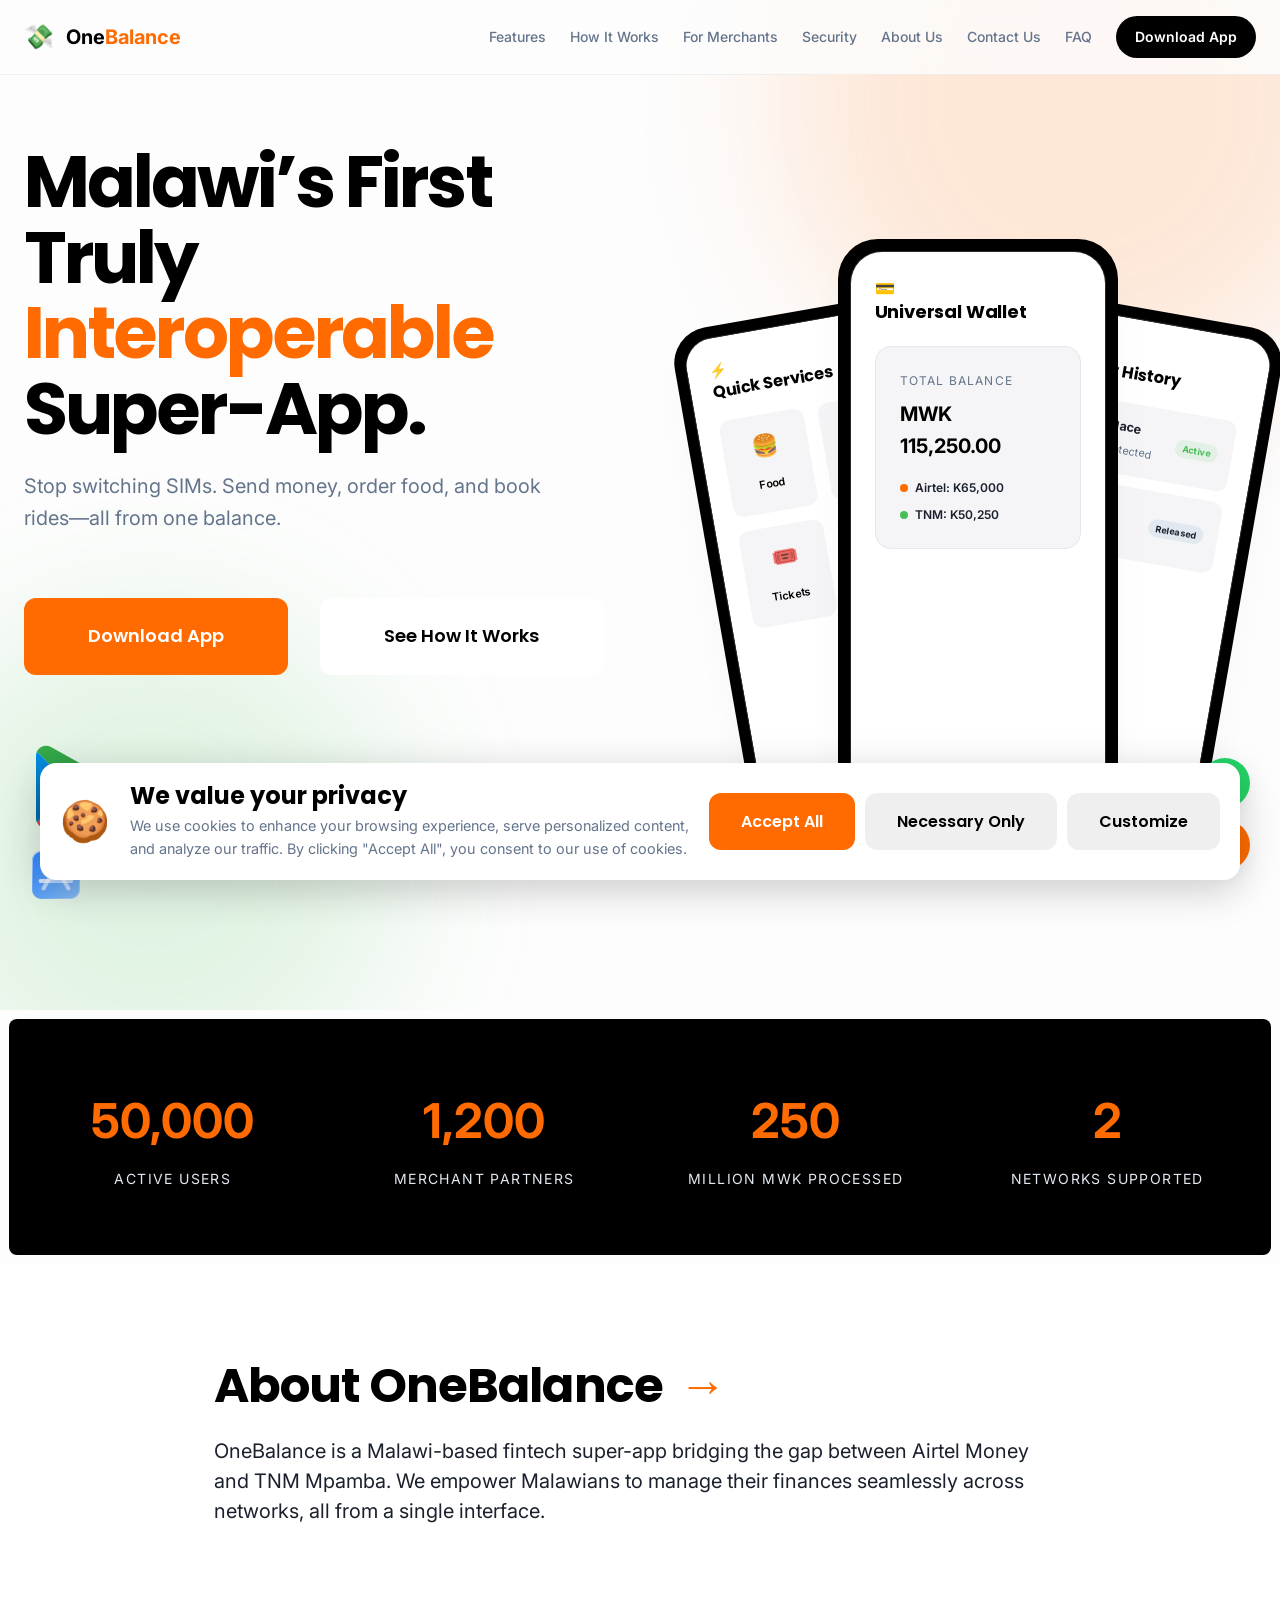
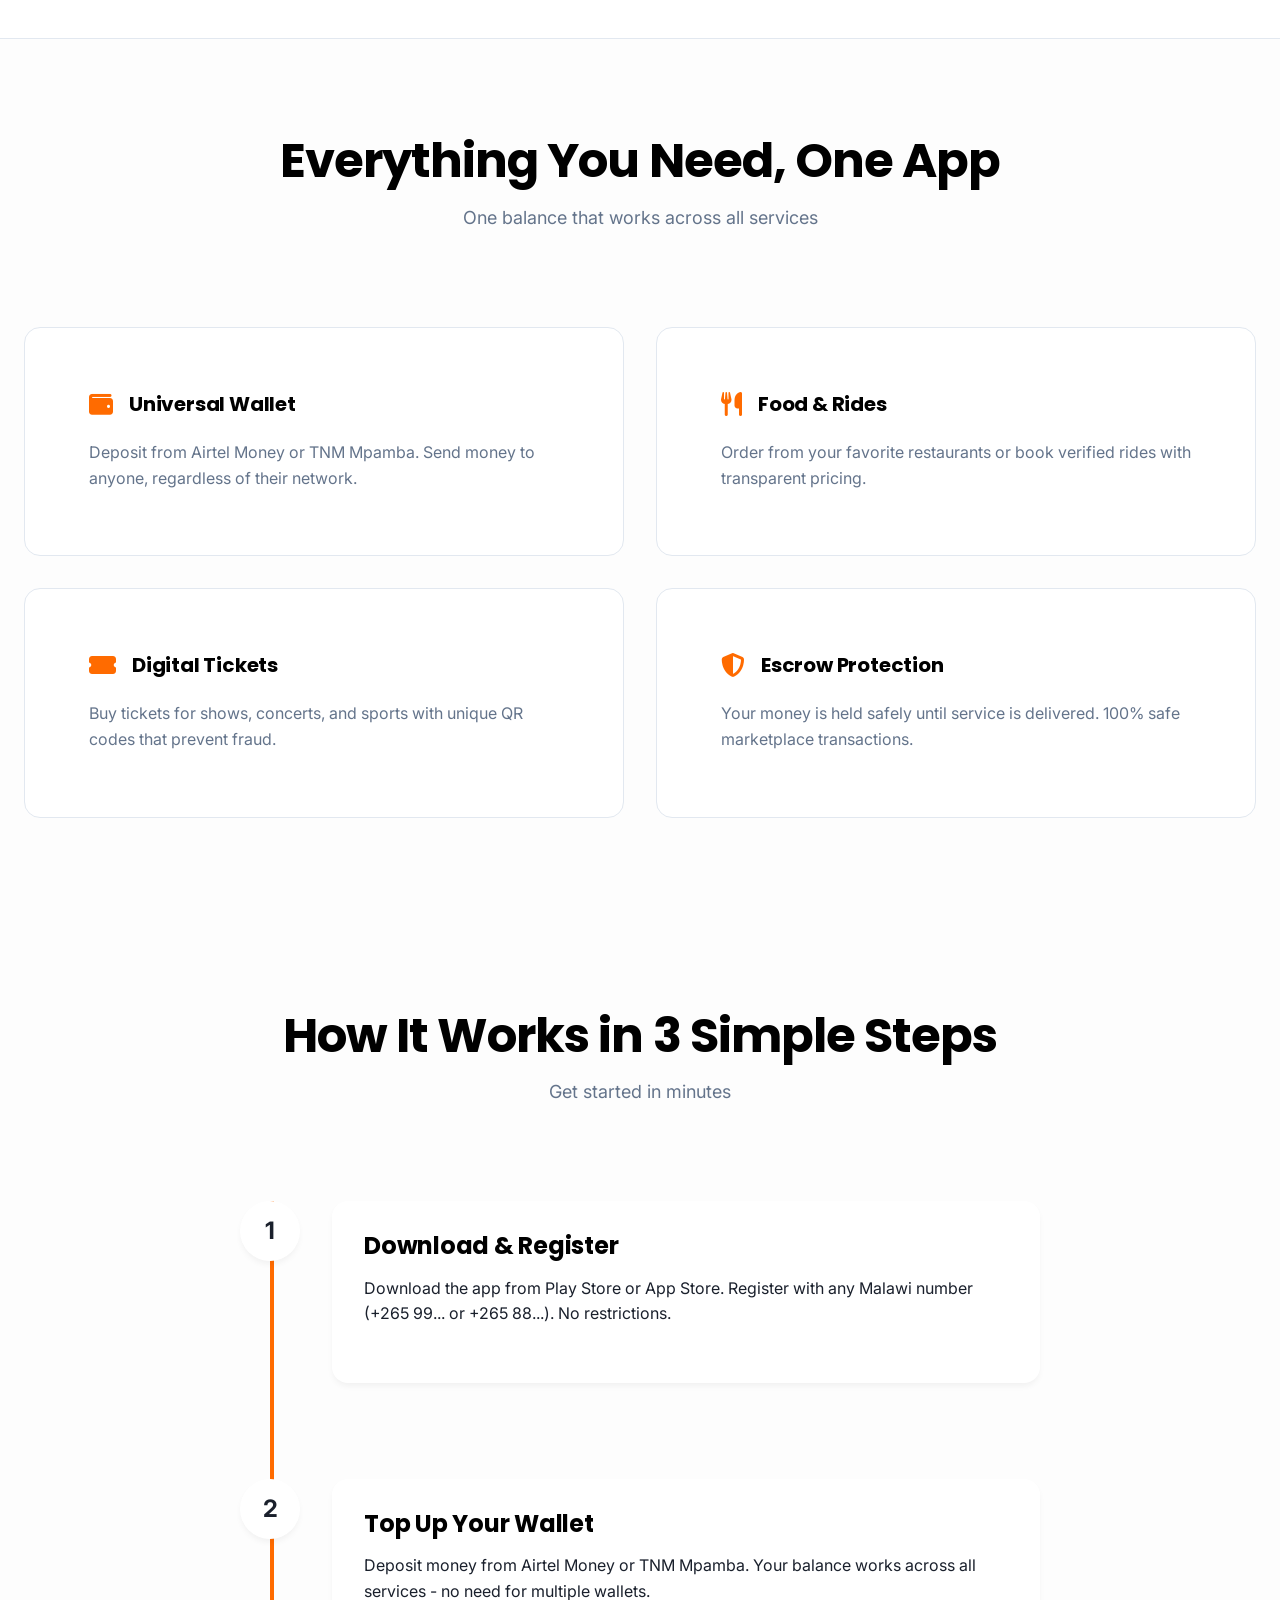
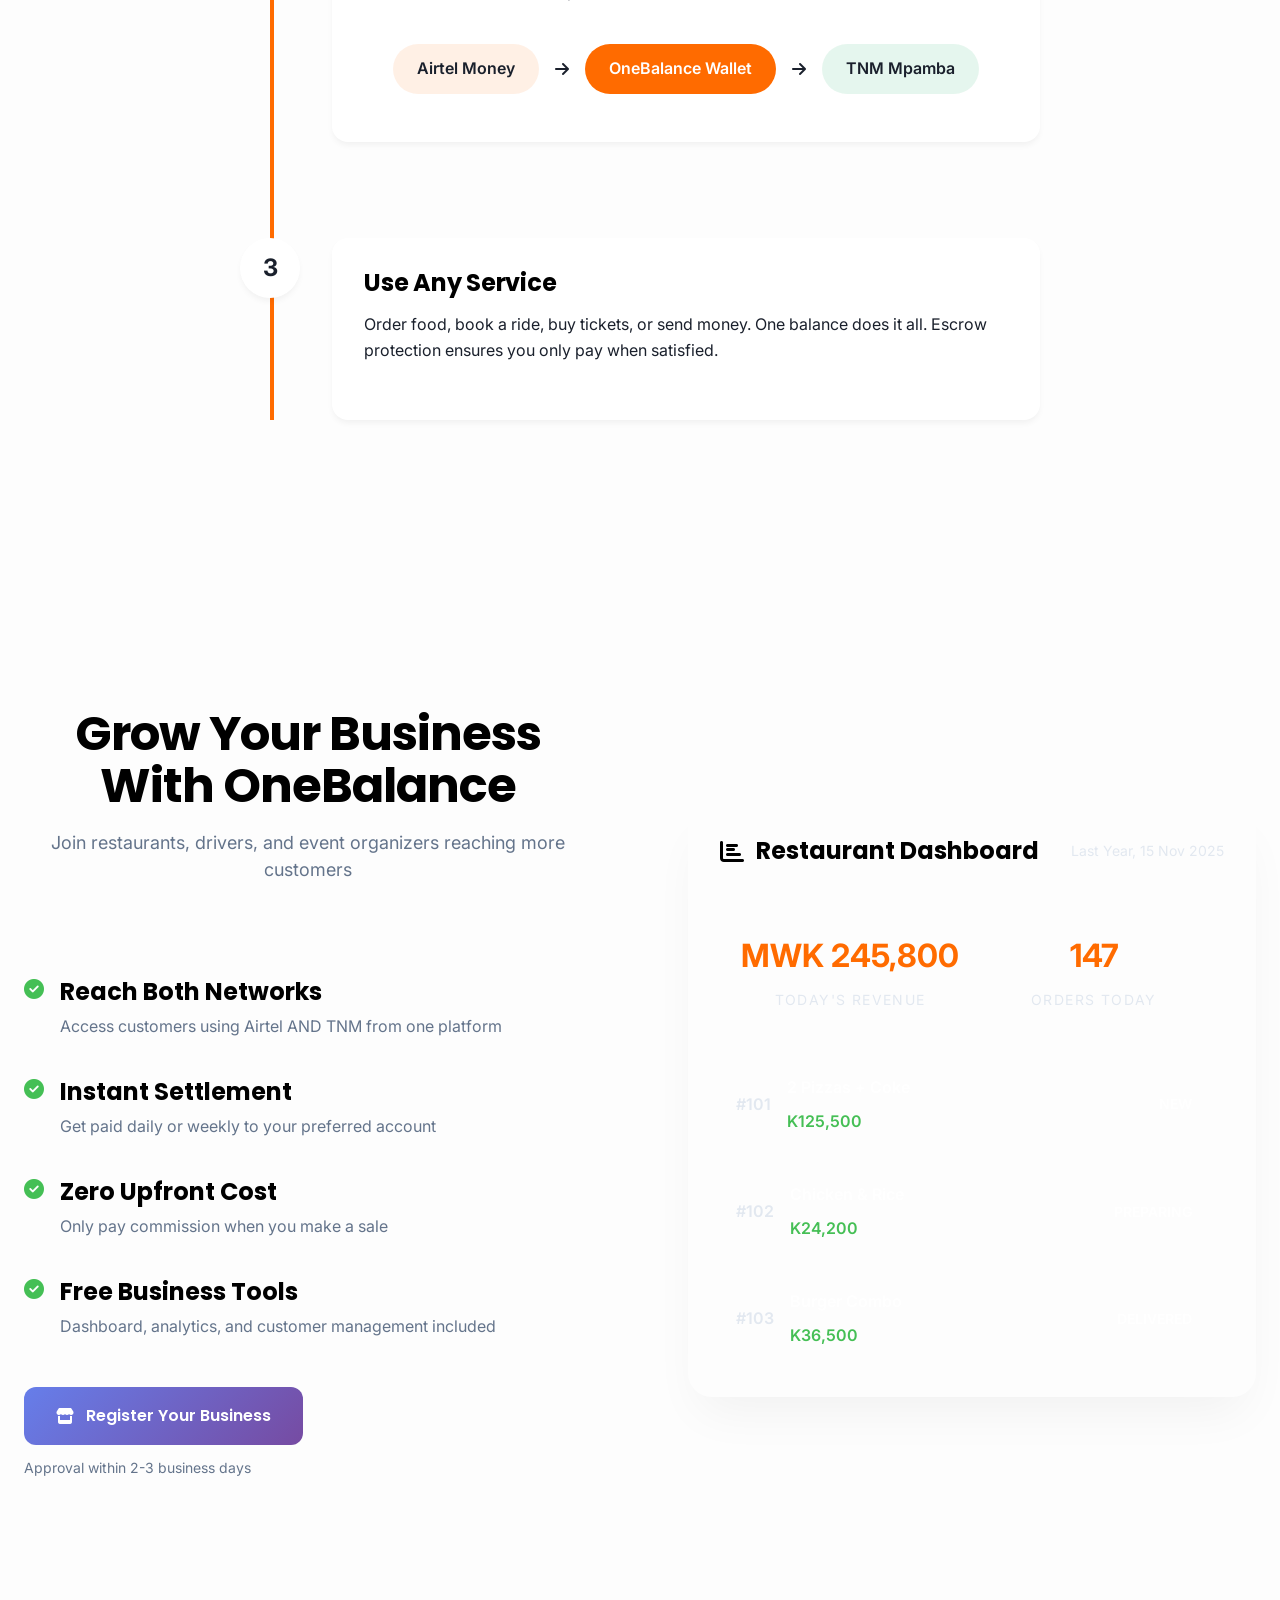
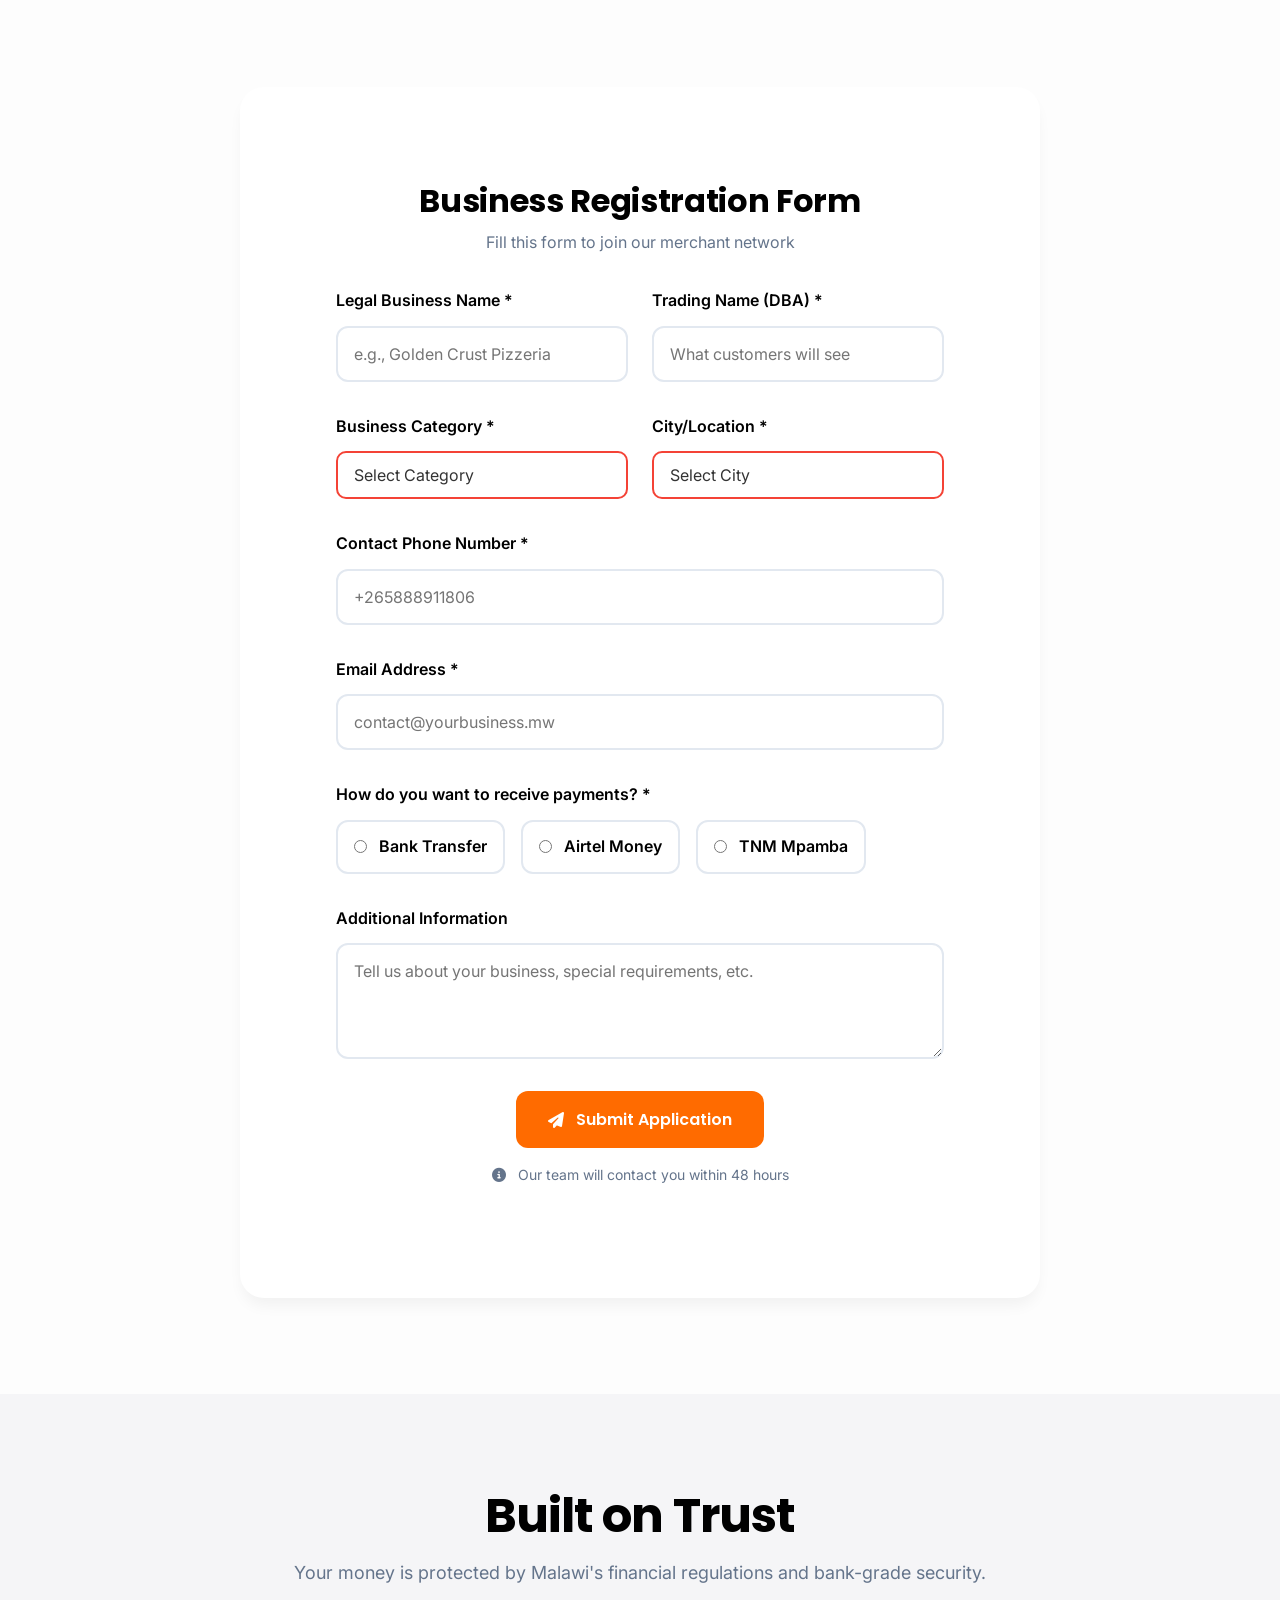
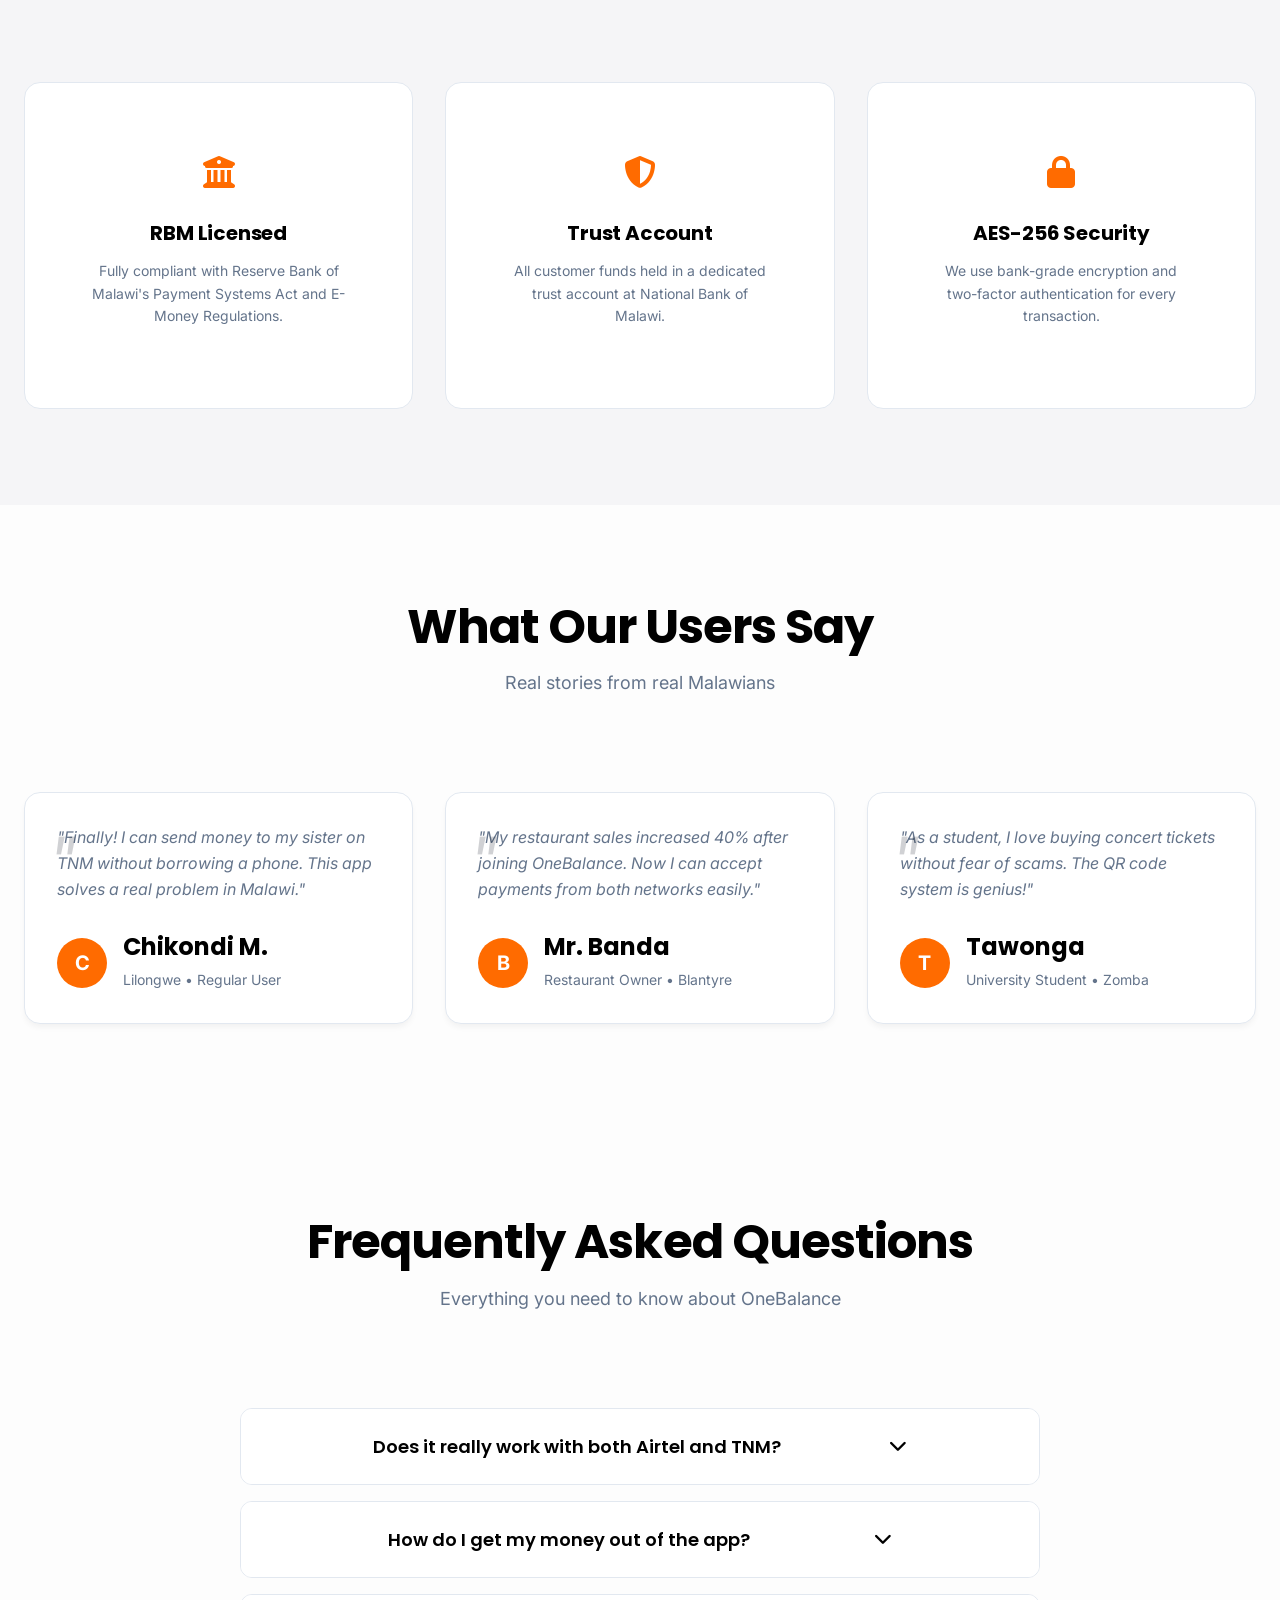
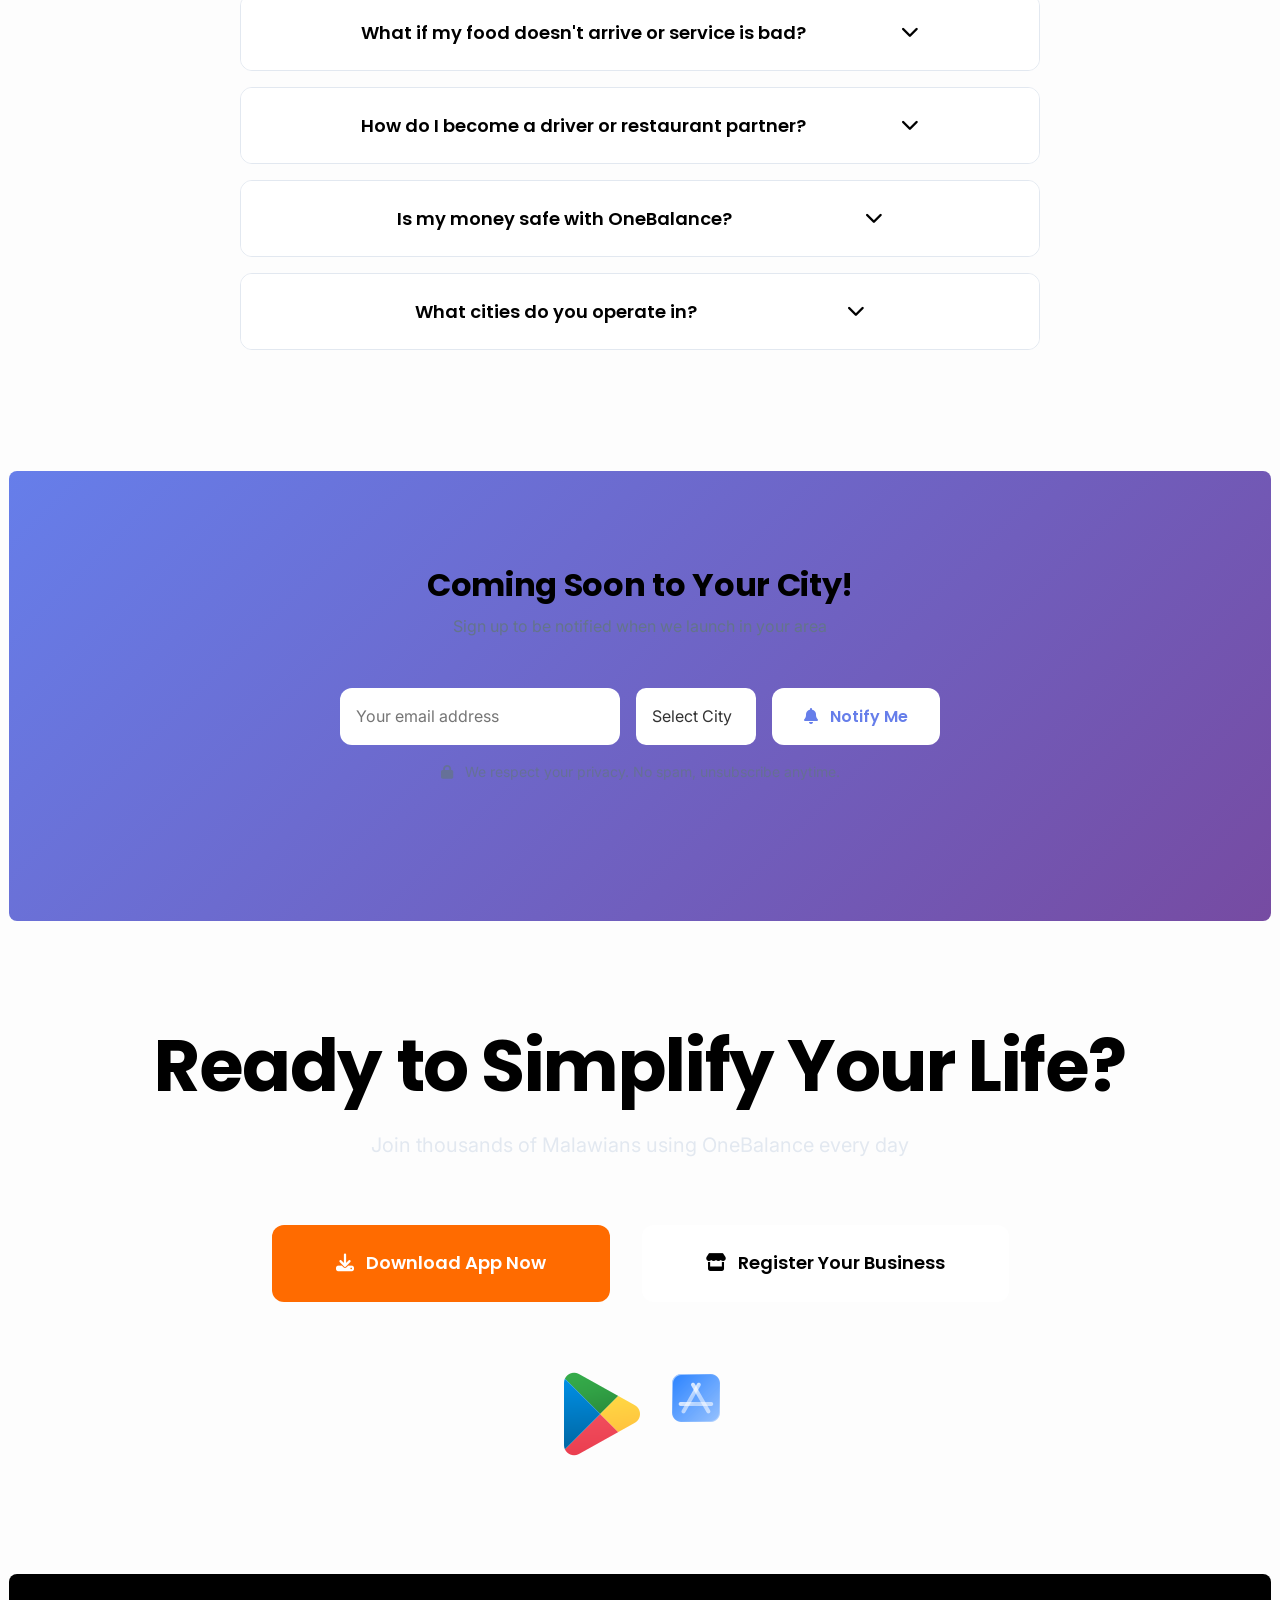
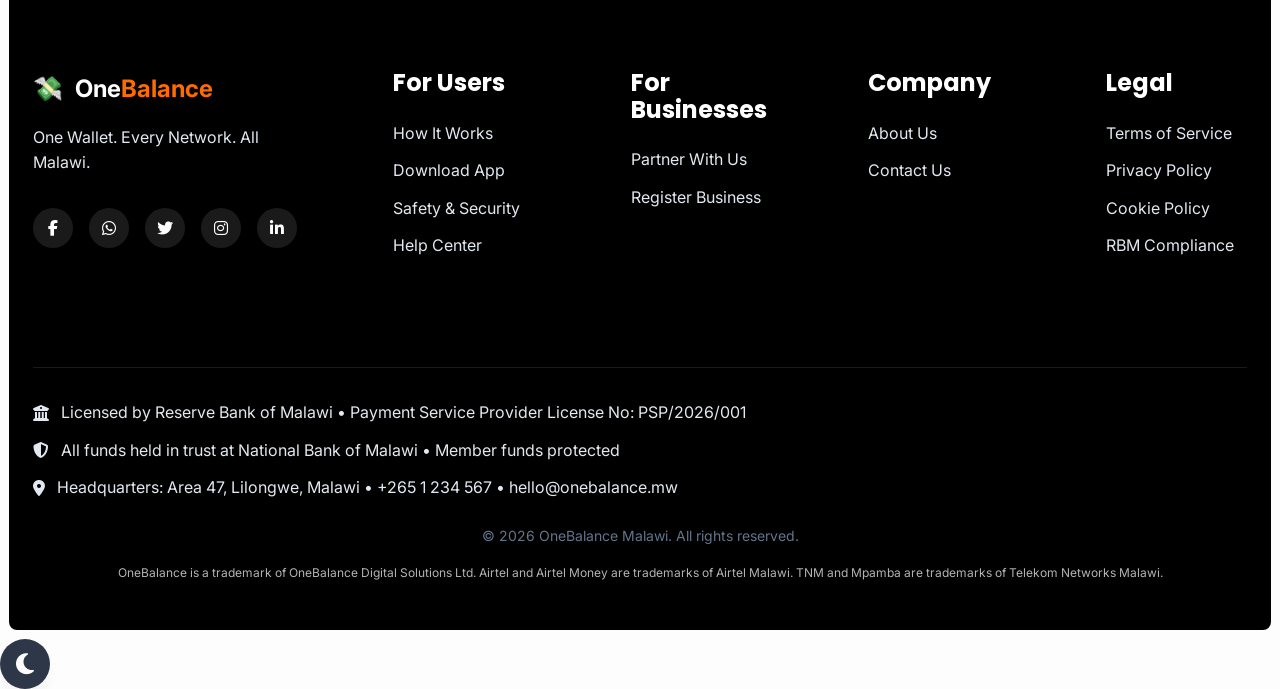
==== commit a9388071: "changes made" ====
--- a/index.html
+++ b/index.html
@@ -188,14 +188,11 @@
         </div>
       </div>
 
-      <!-- Floating WhatsApp Button -->
-      <a
-        href="https://wa.me/+265995753146?text=Hi%20OneBalance%2C%20I%20have%20a%20question"
-        class="whatsapp-float"
-        target="_blank"
-      >
-        <i class="fab fa-whatsapp"></i>
-      </a>
+      <!-- Floating Actions -->
+      <div class="floating-actions">
+        <a href="https://wa.me/+265995753146?text=Hi%20OneBalance%2C%20I%20have%20a%20question" class="chat-button" target="_blank" aria-label="Chat on WhatsApp">💬</a>
+        <button id="backToTop" class="back-to-top-btn" aria-label="Back to top">↑</button>
+      </div>
     </section>
 
     <!-- Stats Section -->
--- a/css/style.css
+++ b/css/style.css
@@ -745,29 +745,64 @@
     color: var(--accent-green);
 }
 
-/* WhatsApp Float */
-.whatsapp-float {
+/* Floating Actions */
+.floating-actions {
     position: fixed;
-    bottom: var(--spacing-xl);
-    right: var(--spacing-xl);
-    background: #25D366;
-    color: white;
+    bottom: 30px;
+    right: 30px;
+    display: flex;
+    flex-direction: column;
+    gap: var(--spacing-sm);
+    z-index: 1000;
+}
+
+.chat-button, .back-to-top-btn, .print-button, .theme-toggle {
     width: 50px;
     height: 50px;
     border-radius: var(--radius-full);
     display: flex;
     align-items: center;
     justify-content: center;
-    font-size: var(--font-size-3xl);
+    font-size: 1.5rem;
+    cursor: pointer;
+    transition: all var(--transition-normal);
+    border: none !important;
+    box-shadow: var(--shadow-lg);
     text-decoration: none;
-    box-shadow: var(--shadow-lg);
-    z-index: 1000;
-    transition: all var(--transition-fast);
-}
-
-.whatsapp-float:hover {
+    color: var(--white);
+    margin: 0 !important;
+}
+
+.chat-button {
+    background: #25D366;
+}
+
+.back-to-top-btn {
+    background: var(--dark);
+    display: none; /* Controlled by JS */
+}
+
+.back-to-top-btn.show {
+    display: flex;
+    animation: fadeIn 0.3s ease;
+}
+
+.print-button {
+    background: var(--accent-orange);
+}
+
+.theme-toggle {
+    background: var(--secondary);
+}
+
+.chat-button:hover, .back-to-top-btn:hover, .print-button:hover, .theme-toggle:hover {
     transform: scale(1.1);
     box-shadow: var(--shadow-xl);
+}
+
+@keyframes fadeIn {
+    from { opacity: 0; transform: translateY(10px); }
+    to { opacity: 1; transform: translateY(0); }
 }
 
 /* Stats Section */
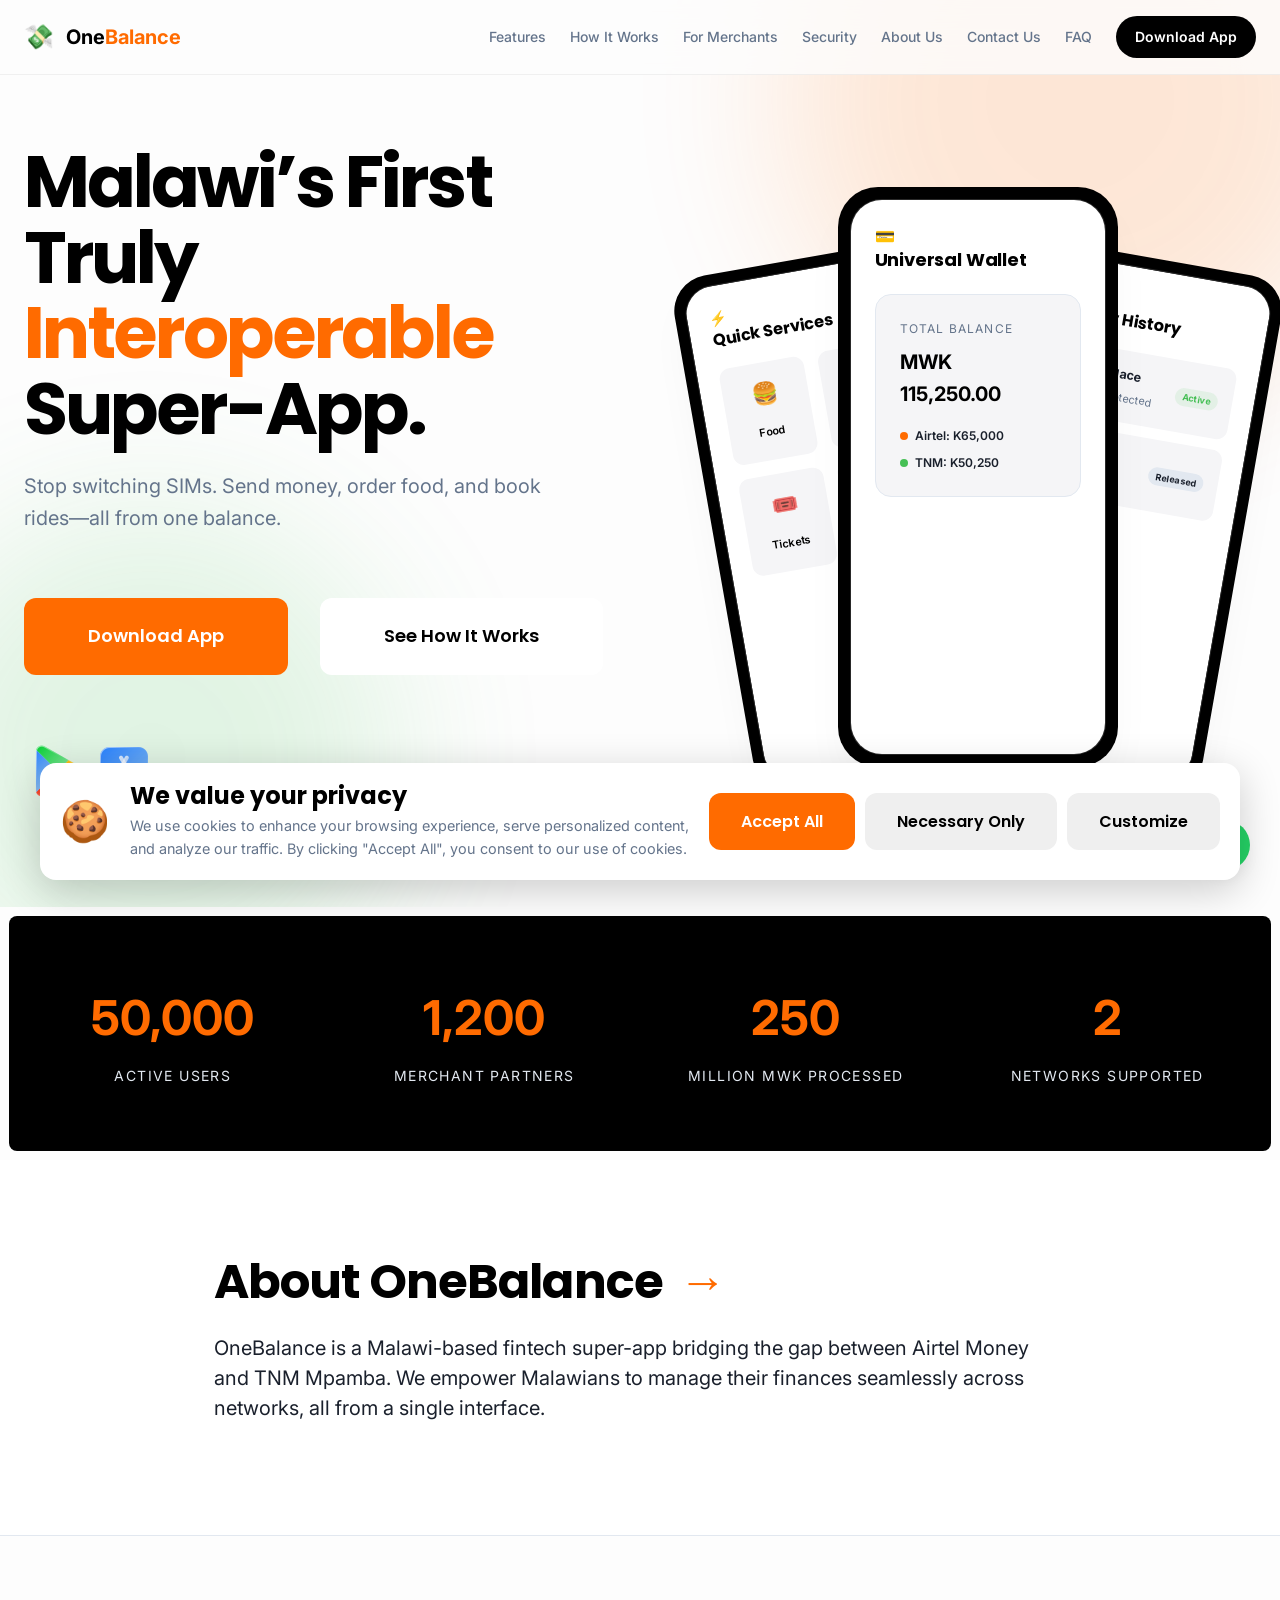
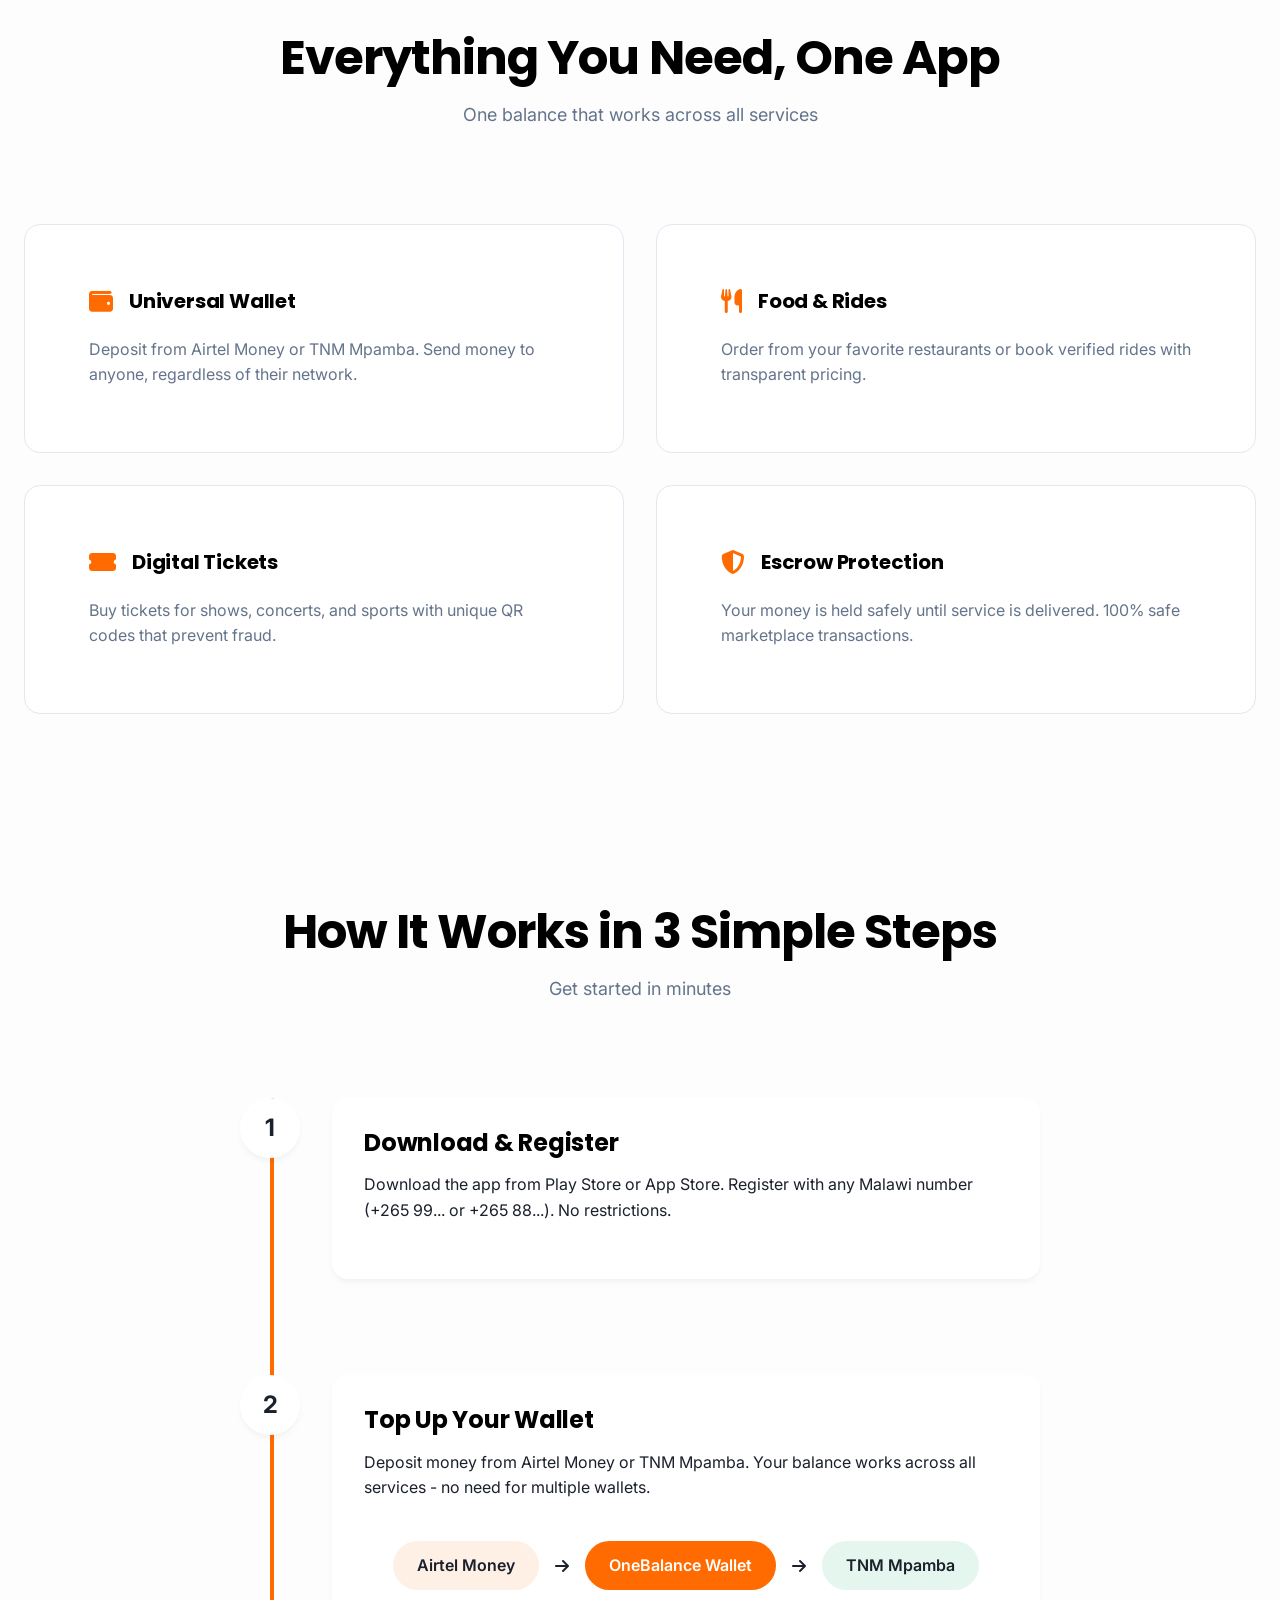
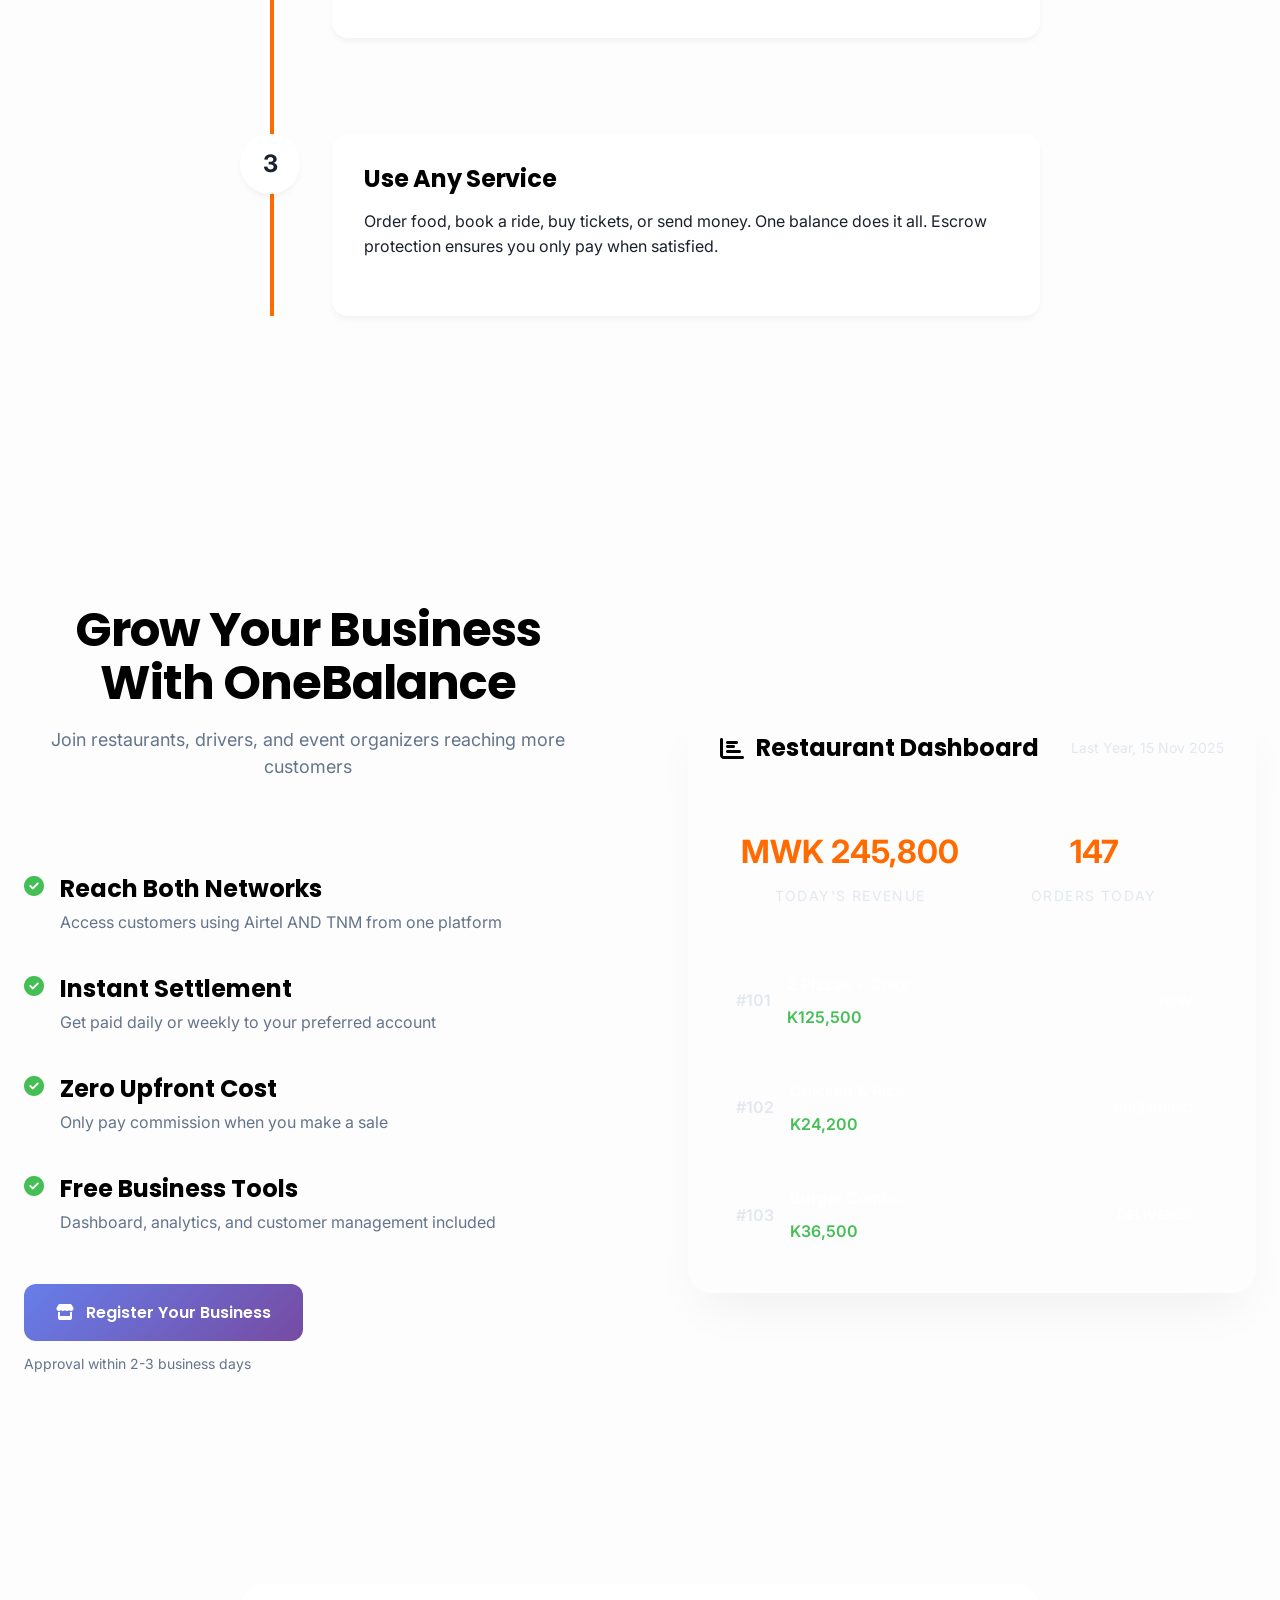
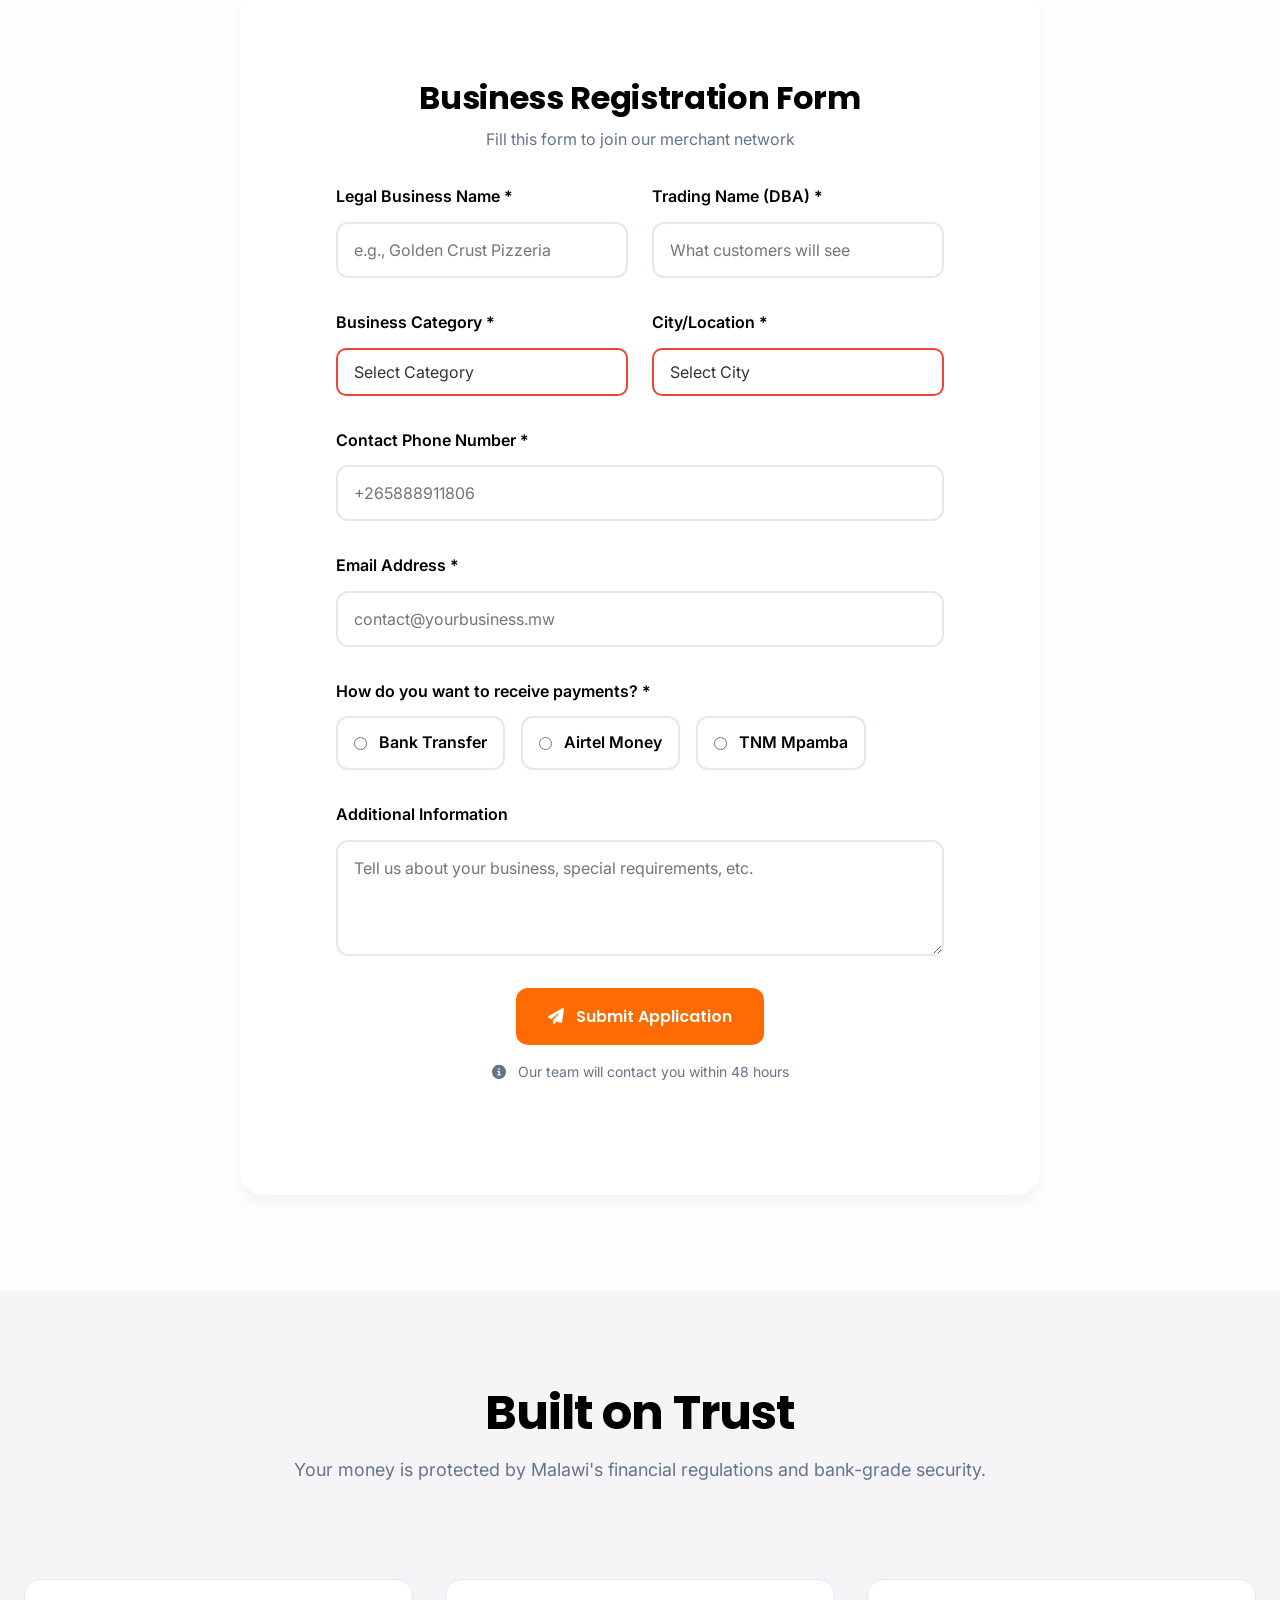
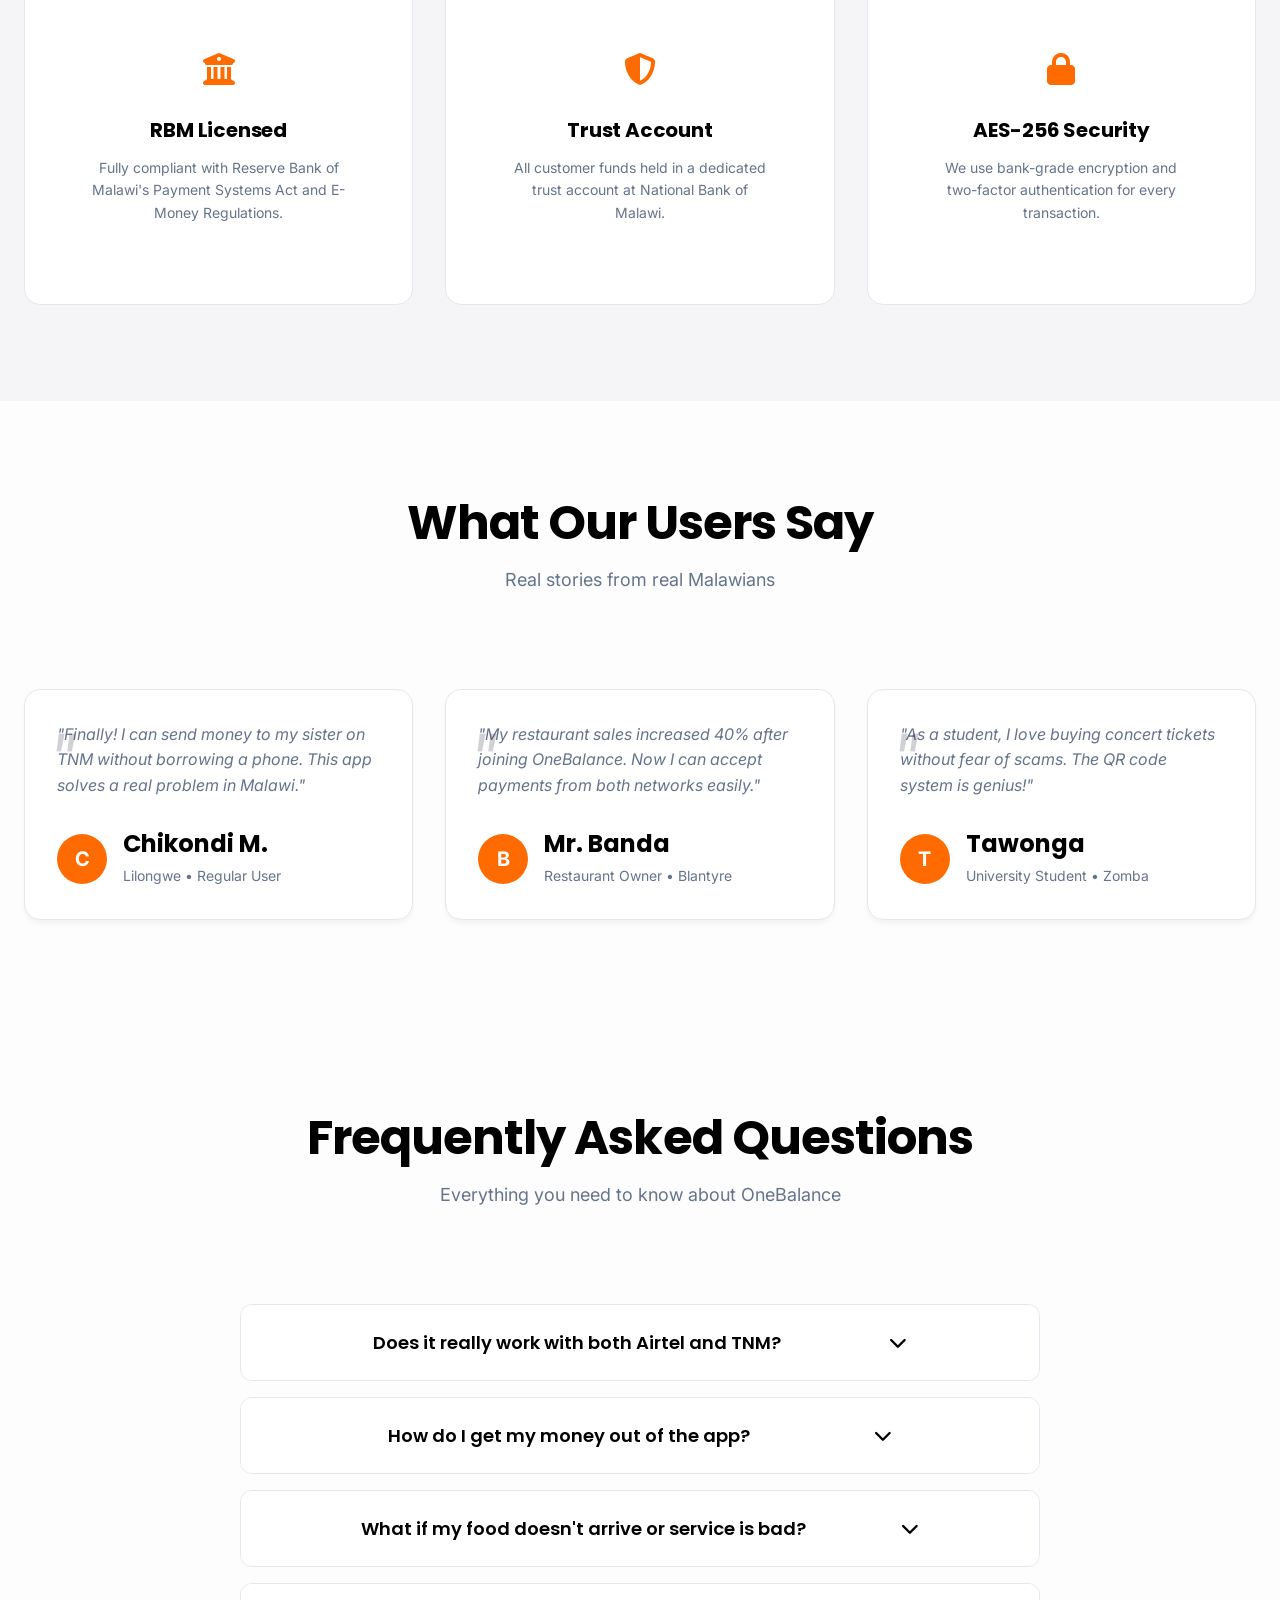
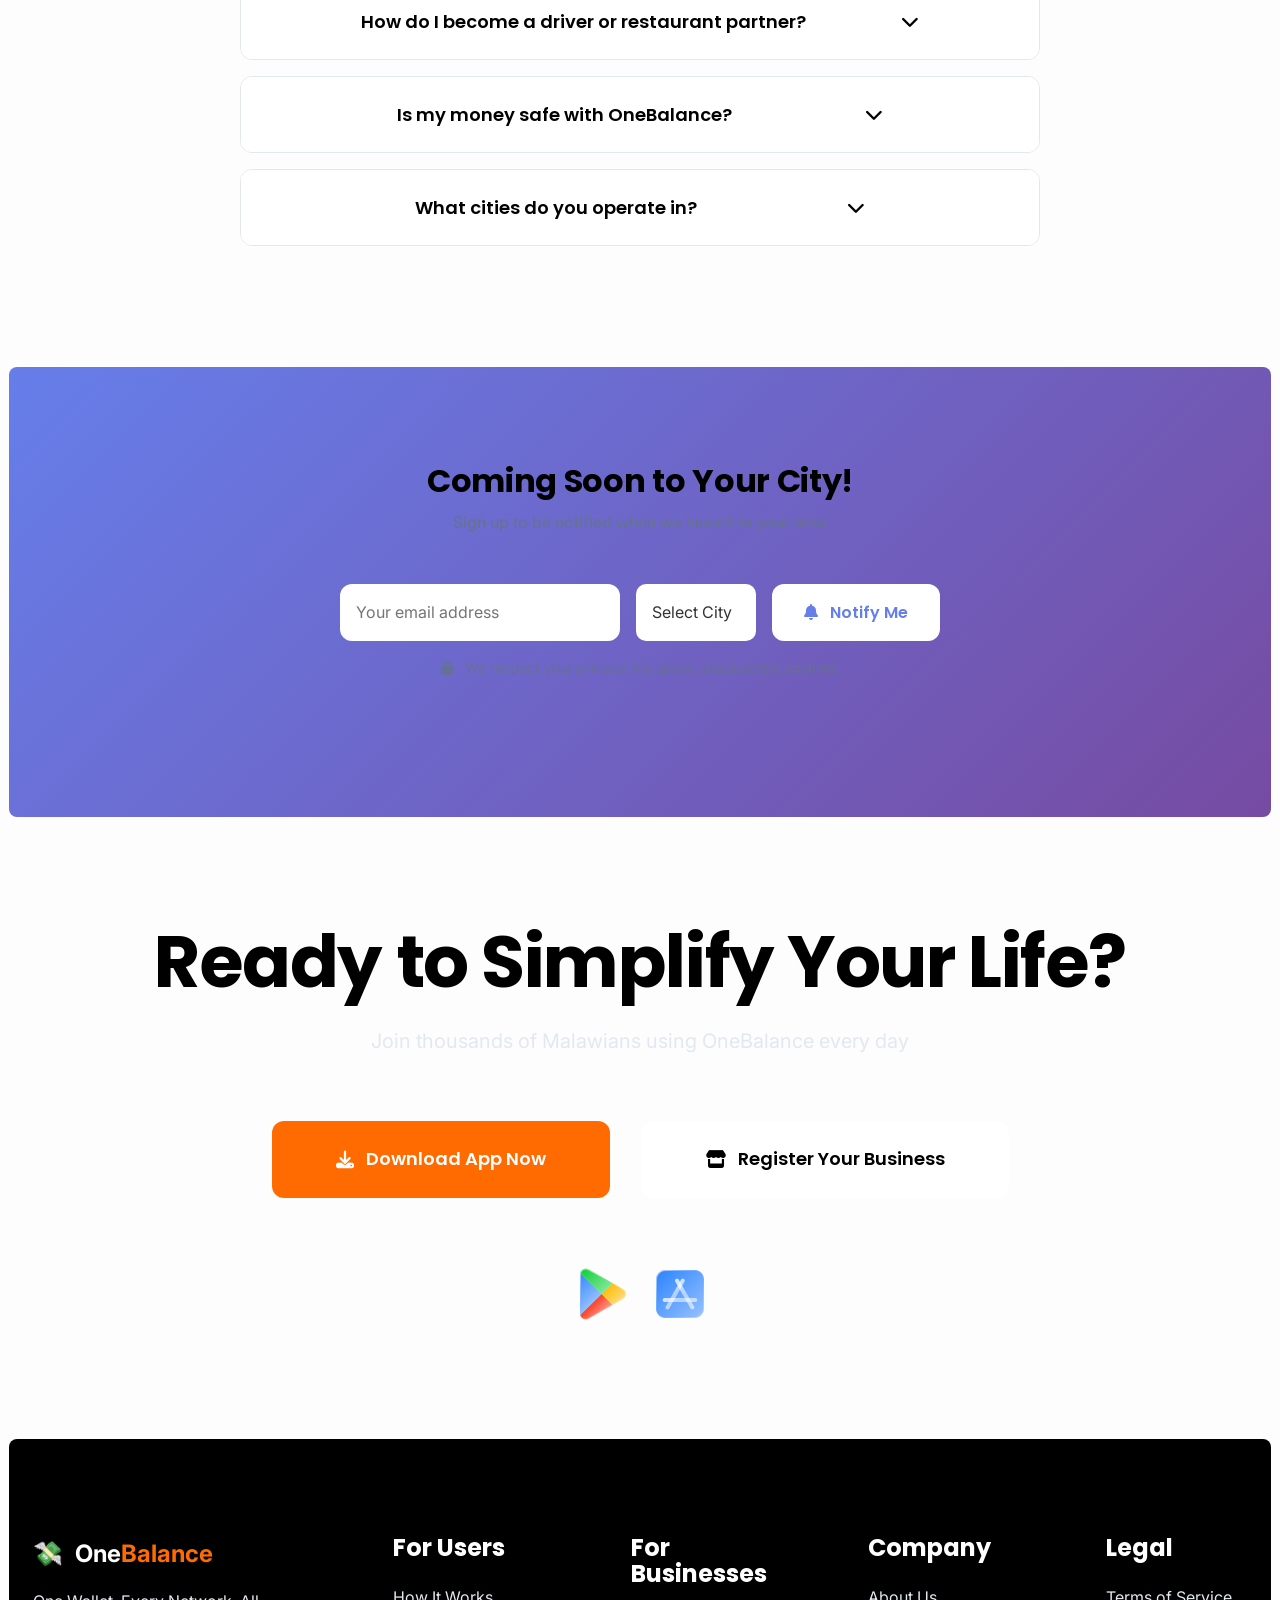
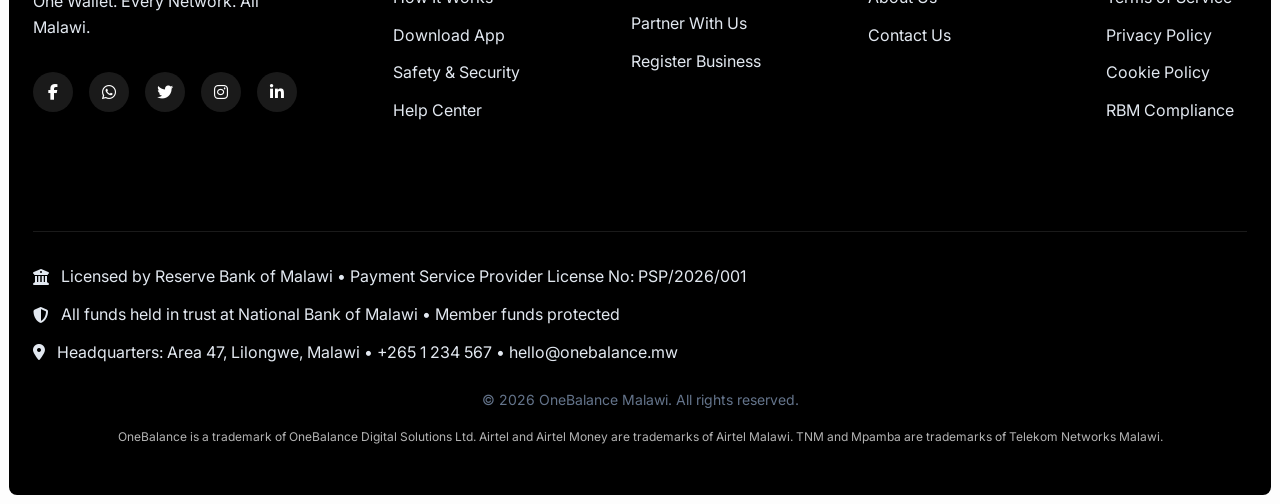
==== commit aa09a593: "new png" ====
--- a/index.html
+++ b/index.html
@@ -36,7 +36,7 @@
       rel="stylesheet"
     />
     <!-- reCAPTCHA -->
-<script src="https://www.google.com/recaptcha/api.js" async defer></script>
+    <script src="https://www.google.com/recaptcha/api.js" async defer></script>
   </head>
 
   <body>
@@ -73,7 +73,7 @@
         <div class="blob blob-1"></div>
         <div class="blob blob-2"></div>
       </div>
-      
+
       <div class="container hero-container">
         <div class="hero-content">
           <h1 class="hero-title">
@@ -82,7 +82,8 @@
           </h1>
 
           <p class="hero-subtitle">
-            Stop switching SIMs. Send money, order food, and book rides—all from one balance.
+            Stop switching SIMs. Send money, order food, and book rides—all from
+            one balance.
           </p>
 
           <div class="cta-buttons">
@@ -96,9 +97,7 @@
 
           <div class="app-stores">
             <div class="store-badge">
-              <img src="images/Playstore.png" alt="Get it on Google Play" />
-            </div>
-            <div class="store-badge">
+              <img src="images/playestorr.png" alt="Get it on Google Play" />
               <img
                 src="images/apple-store.png"
                 alt="Download on the App Store"
@@ -145,10 +144,18 @@
                       <h3>Quick Services</h3>
                     </div>
                     <div class="services-grid-mini">
-                      <div class="service-mini-item">🍔<br/><span>Food</span></div>
-                      <div class="service-mini-item">🚕<br/><span>Rides</span></div>
-                      <div class="service-mini-item">🎟️<br/><span>Tickets</span></div>
-                      <div class="service-mini-item">💸<br/><span>Send</span></div>
+                      <div class="service-mini-item">
+                        🍔<br /><span>Food</span>
+                      </div>
+                      <div class="service-mini-item">
+                        🚕<br /><span>Rides</span>
+                      </div>
+                      <div class="service-mini-item">
+                        🎟️<br /><span>Tickets</span>
+                      </div>
+                      <div class="service-mini-item">
+                        💸<br /><span>Send</span>
+                      </div>
                     </div>
                   </div>
                 </div>
@@ -190,8 +197,16 @@
 
       <!-- Floating Actions -->
       <div class="floating-actions">
-        <a href="https://wa.me/+265995753146?text=Hi%20OneBalance%2C%20I%20have%20a%20question" class="chat-button" target="_blank" aria-label="Chat on WhatsApp">💬</a>
-        <button id="backToTop" class="back-to-top-btn" aria-label="Back to top">↑</button>
+        <a
+          href="https://wa.me/+265995753146?text=Hi%20OneBalance%2C%20I%20have%20a%20question"
+          class="chat-button"
+          target="_blank"
+          aria-label="Chat on WhatsApp"
+          >💬</a
+        >
+        <button id="backToTop" class="back-to-top-btn" aria-label="Back to top">
+          ↑
+        </button>
       </div>
     </section>
 
@@ -221,9 +236,14 @@
     <section id="about" class="about">
       <div class="container about-container">
         <div class="about-content">
-          <h2 class="section-title">About OneBalance <span class="arrow-icon">→</span></h2>
+          <h2 class="section-title">
+            About OneBalance <span class="arrow-icon">→</span>
+          </h2>
           <p class="about-text">
-            OneBalance is a Malawi-based fintech super-app bridging the gap between Airtel Money and TNM Mpamba. We empower Malawians to manage their finances seamlessly across networks, all from a single interface.
+            OneBalance is a Malawi-based fintech super-app bridging the gap
+            between Airtel Money and TNM Mpamba. We empower Malawians to manage
+            their finances seamlessly across networks, all from a single
+            interface.
           </p>
         </div>
       </div>
@@ -246,7 +266,10 @@
               <i class="fas fa-wallet"></i>
               <h3>Universal Wallet</h3>
             </div>
-            <p>Deposit from Airtel Money or TNM Mpamba. Send money to anyone, regardless of their network.</p>
+            <p>
+              Deposit from Airtel Money or TNM Mpamba. Send money to anyone,
+              regardless of their network.
+            </p>
           </div>
 
           <!-- Feature 2 -->
@@ -255,7 +278,10 @@
               <i class="fas fa-utensils"></i>
               <h3>Food & Rides</h3>
             </div>
-            <p>Order from your favorite restaurants or book verified rides with transparent pricing.</p>
+            <p>
+              Order from your favorite restaurants or book verified rides with
+              transparent pricing.
+            </p>
           </div>
 
           <!-- Feature 3 -->
@@ -264,7 +290,10 @@
               <i class="fas fa-ticket-alt"></i>
               <h3>Digital Tickets</h3>
             </div>
-            <p>Buy tickets for shows, concerts, and sports with unique QR codes that prevent fraud.</p>
+            <p>
+              Buy tickets for shows, concerts, and sports with unique QR codes
+              that prevent fraud.
+            </p>
           </div>
 
           <!-- Feature 4 -->
@@ -273,7 +302,10 @@
               <i class="fas fa-shield-alt"></i>
               <h3>Escrow Protection</h3>
             </div>
-            <p>Your money is held safely until service is delivered. 100% safe marketplace transactions.</p>
+            <p>
+              Your money is held safely until service is delivered. 100% safe
+              marketplace transactions.
+            </p>
           </div>
         </div>
       </div>
@@ -576,7 +608,8 @@
         <div class="section-header">
           <h2 class="section-title">Built on Trust</h2>
           <p class="section-subtitle">
-            Your money is protected by Malawi's financial regulations and bank-grade security.
+            Your money is protected by Malawi's financial regulations and
+            bank-grade security.
           </p>
         </div>
 
@@ -587,7 +620,8 @@
             </div>
             <h3>RBM Licensed</h3>
             <p>
-              Fully compliant with Reserve Bank of Malawi's Payment Systems Act and E-Money Regulations.
+              Fully compliant with Reserve Bank of Malawi's Payment Systems Act
+              and E-Money Regulations.
             </p>
           </div>
 
@@ -597,7 +631,8 @@
             </div>
             <h3>Trust Account</h3>
             <p>
-              All customer funds held in a dedicated trust account at National Bank of Malawi.
+              All customer funds held in a dedicated trust account at National
+              Bank of Malawi.
             </p>
           </div>
 
@@ -606,7 +641,10 @@
               <i class="fas fa-lock"></i>
             </div>
             <h3>AES-256 Security</h3>
-            <p>We use bank-grade encryption and two-factor authentication for every transaction.</p>
+            <p>
+              We use bank-grade encryption and two-factor authentication for
+              every transaction.
+            </p>
           </div>
         </div>
       </div>
@@ -894,7 +932,7 @@
 
           <div class="app-stores-final">
             <div class="store-badge">
-              <img src="images/Playstore.png" alt="Get it on Google Play" />
+              <img src="images/playestorr.png" alt="Get it on Google Play" />
             </div>
             <div class="store-badge">
               <img
--- a/css/style.css
+++ b/css/style.css
@@ -441,6 +441,7 @@
     left: 0;
     right: 0;
     background: rgba(253, 253, 253, 0.8);
+    -webkit-backdrop-filter: blur(20px);
     backdrop-filter: blur(20px);
     z-index: 1000;
     padding: var(--spacing-md) 0;
@@ -756,7 +757,7 @@
     z-index: 1000;
 }
 
-.chat-button, .back-to-top-btn, .print-button, .theme-toggle {
+.chat-button, .back-to-top-btn, .print-button {
     width: 50px;
     height: 50px;
     border-radius: var(--radius-full);
@@ -791,11 +792,7 @@
     background: var(--accent-orange);
 }
 
-.theme-toggle {
-    background: var(--secondary);
-}
-
-.chat-button:hover, .back-to-top-btn:hover, .print-button:hover, .theme-toggle:hover {
+.chat-button:hover, .back-to-top-btn:hover, .print-button:hover {
     transform: scale(1.1);
     box-shadow: var(--shadow-xl);
 }
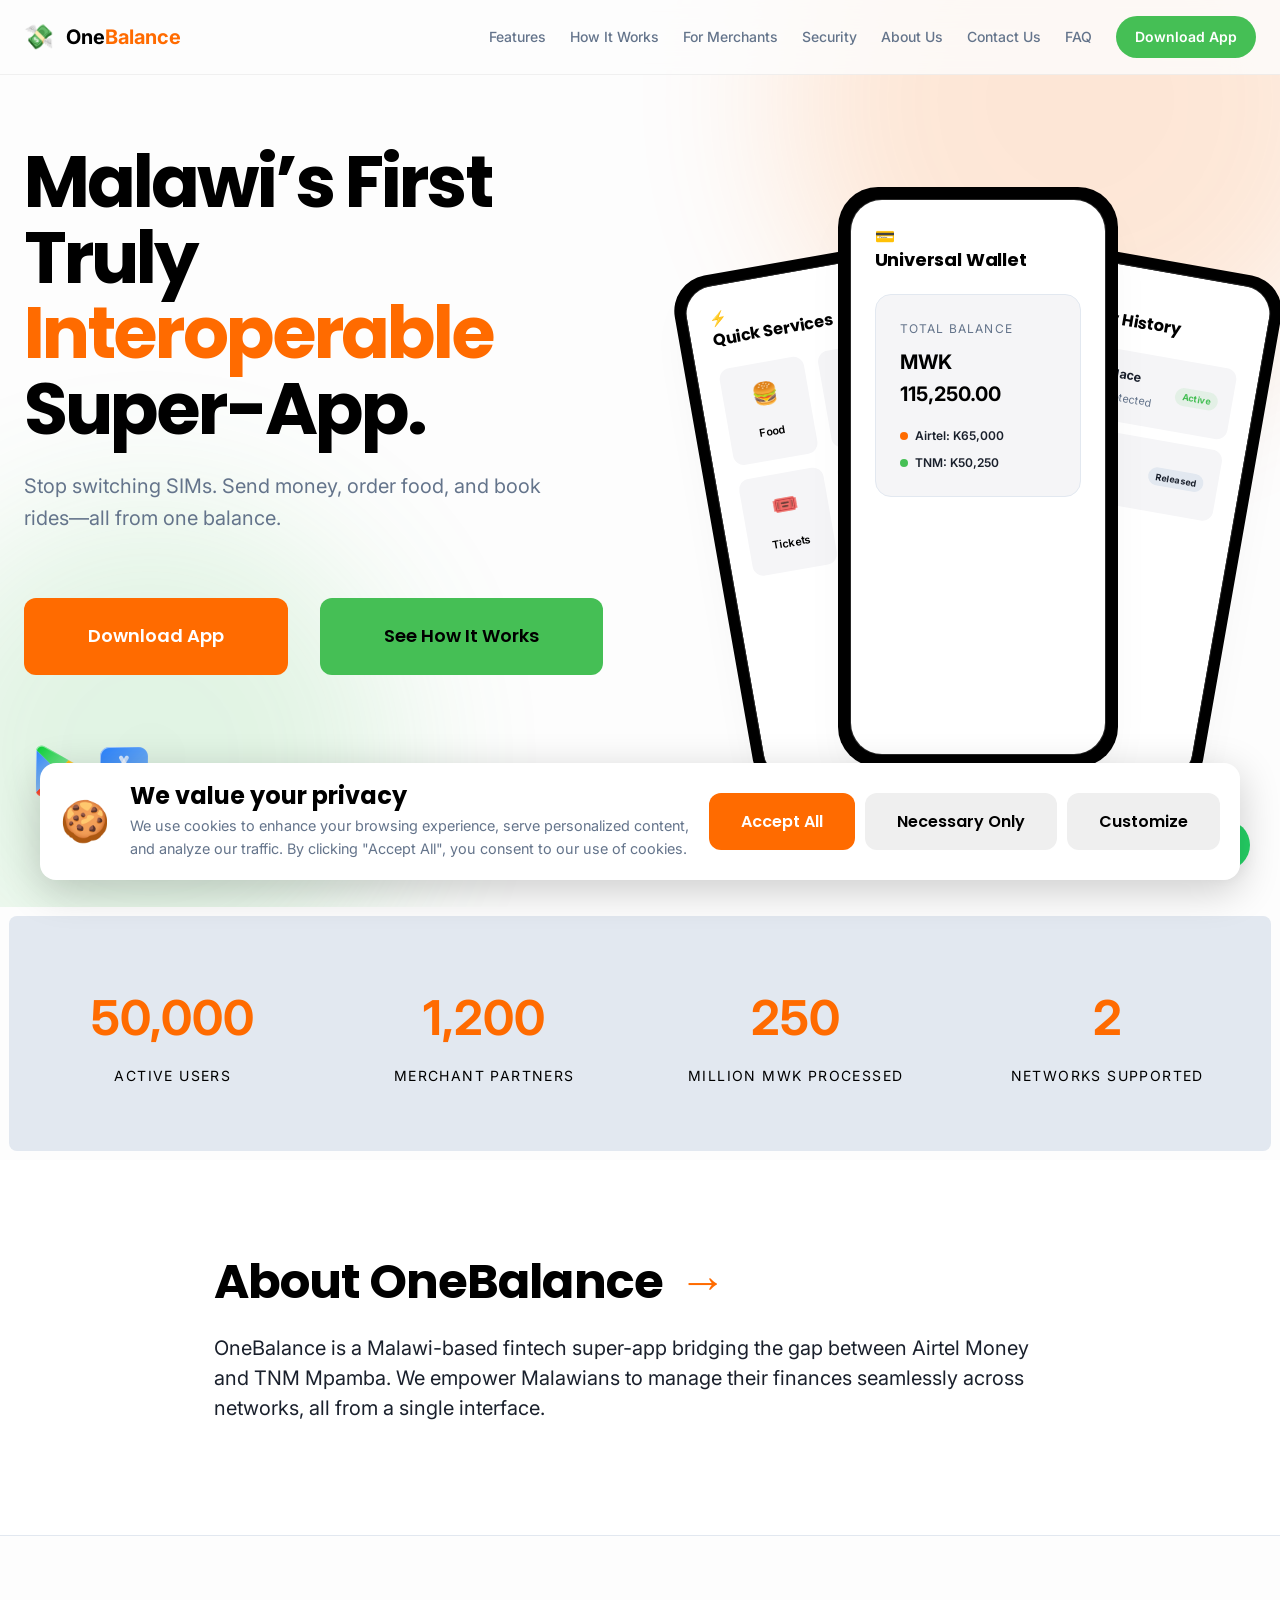
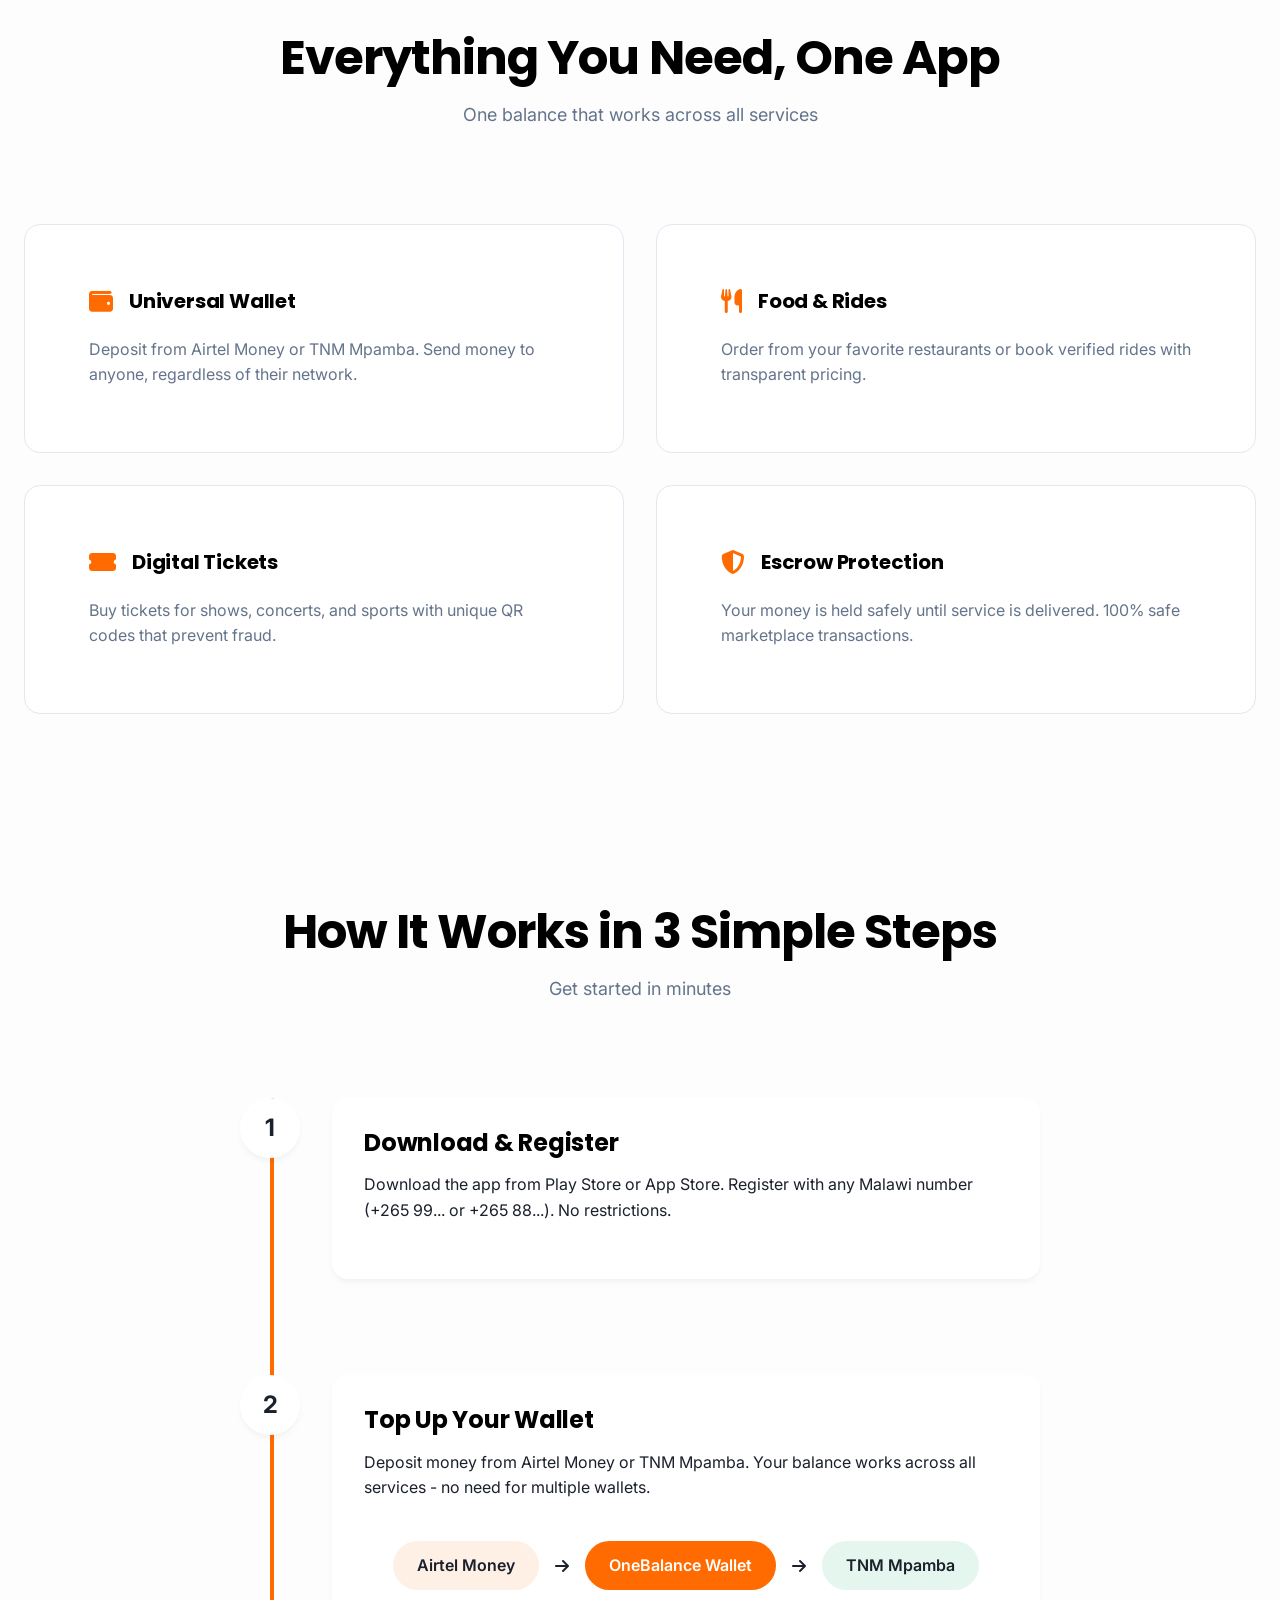
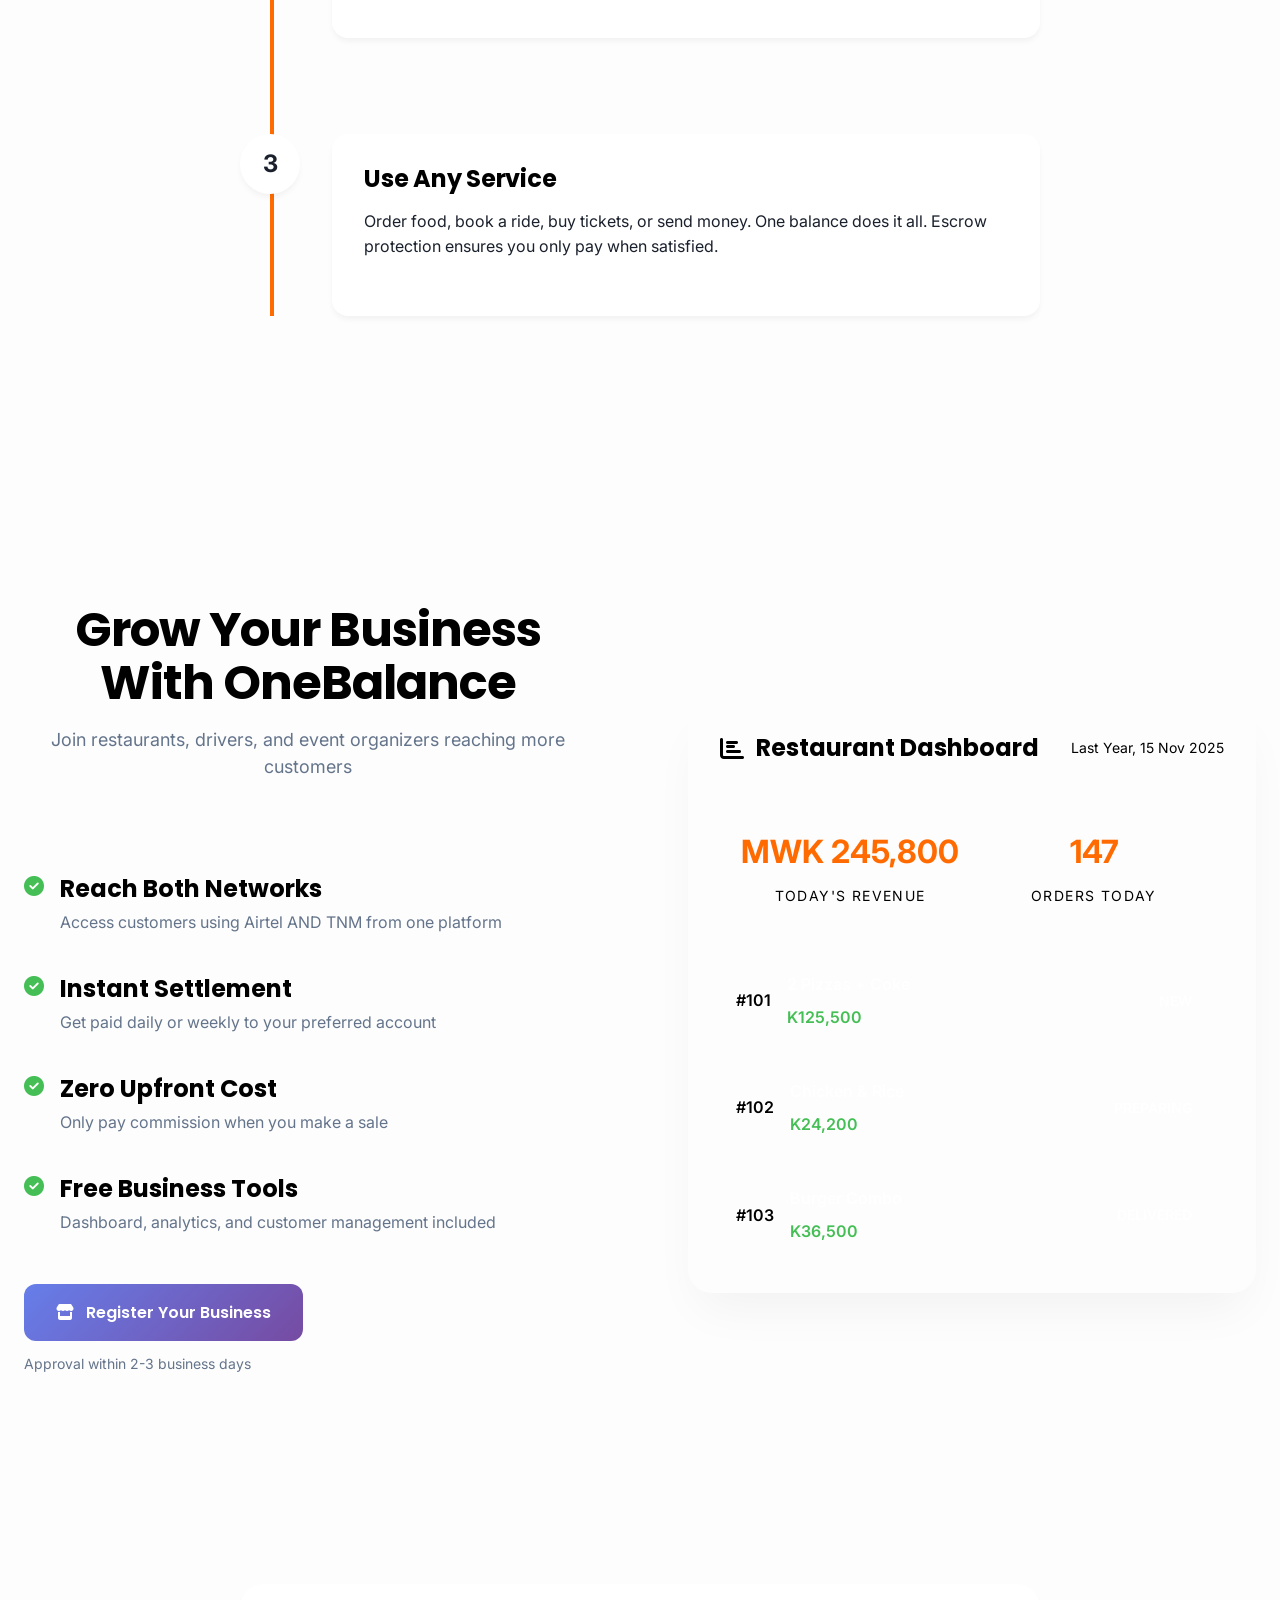
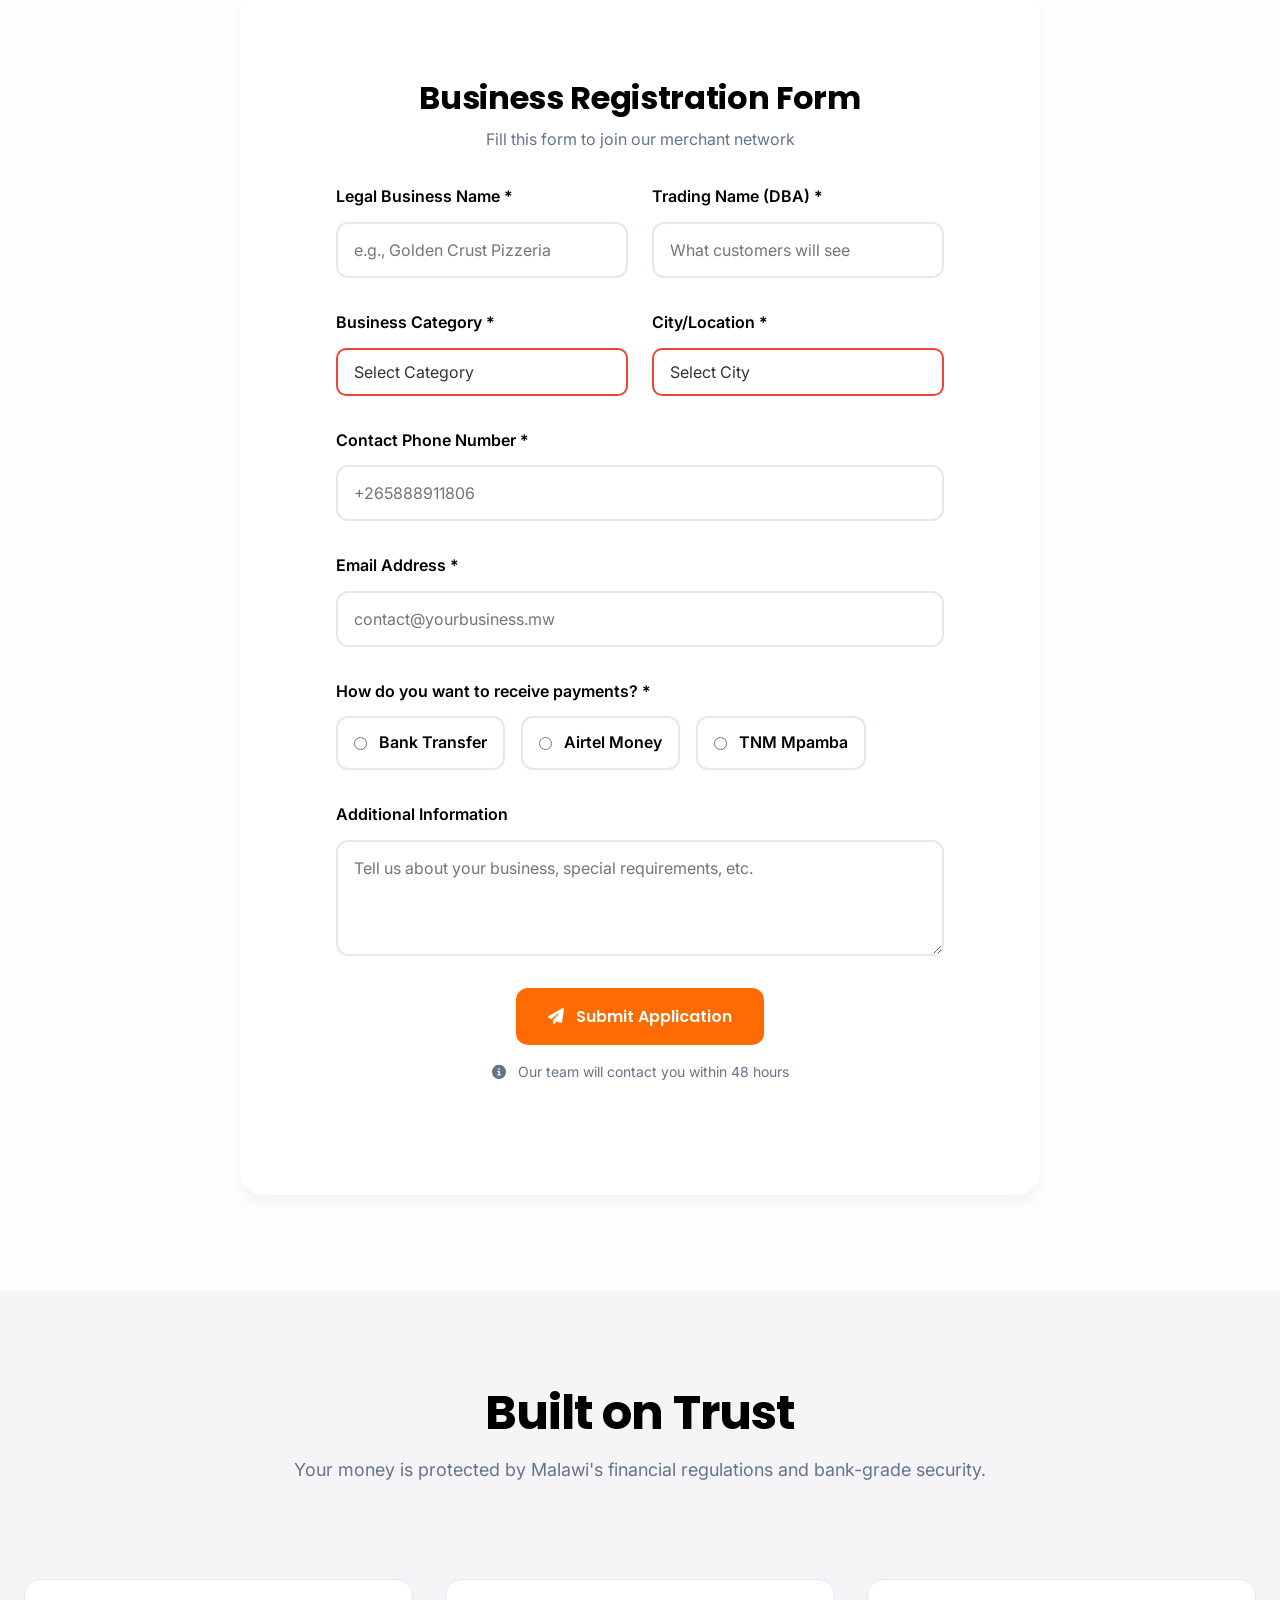
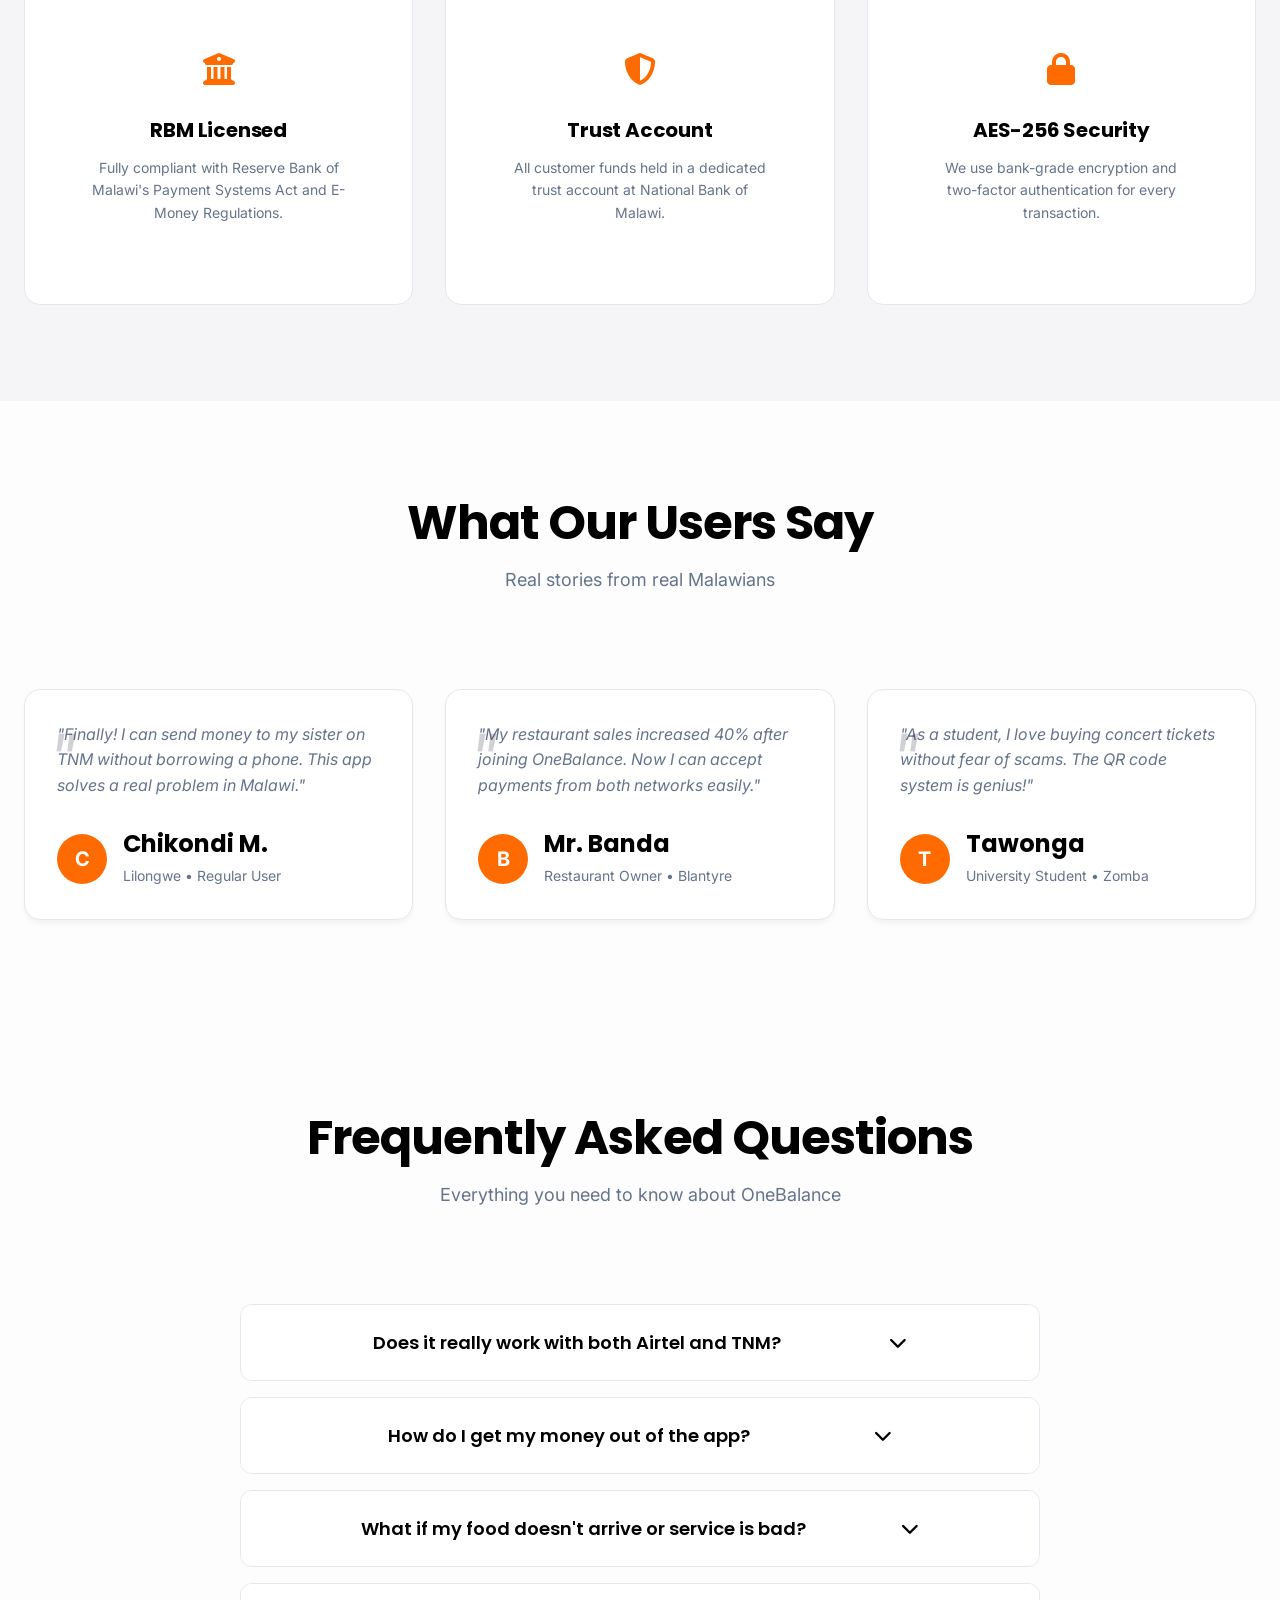
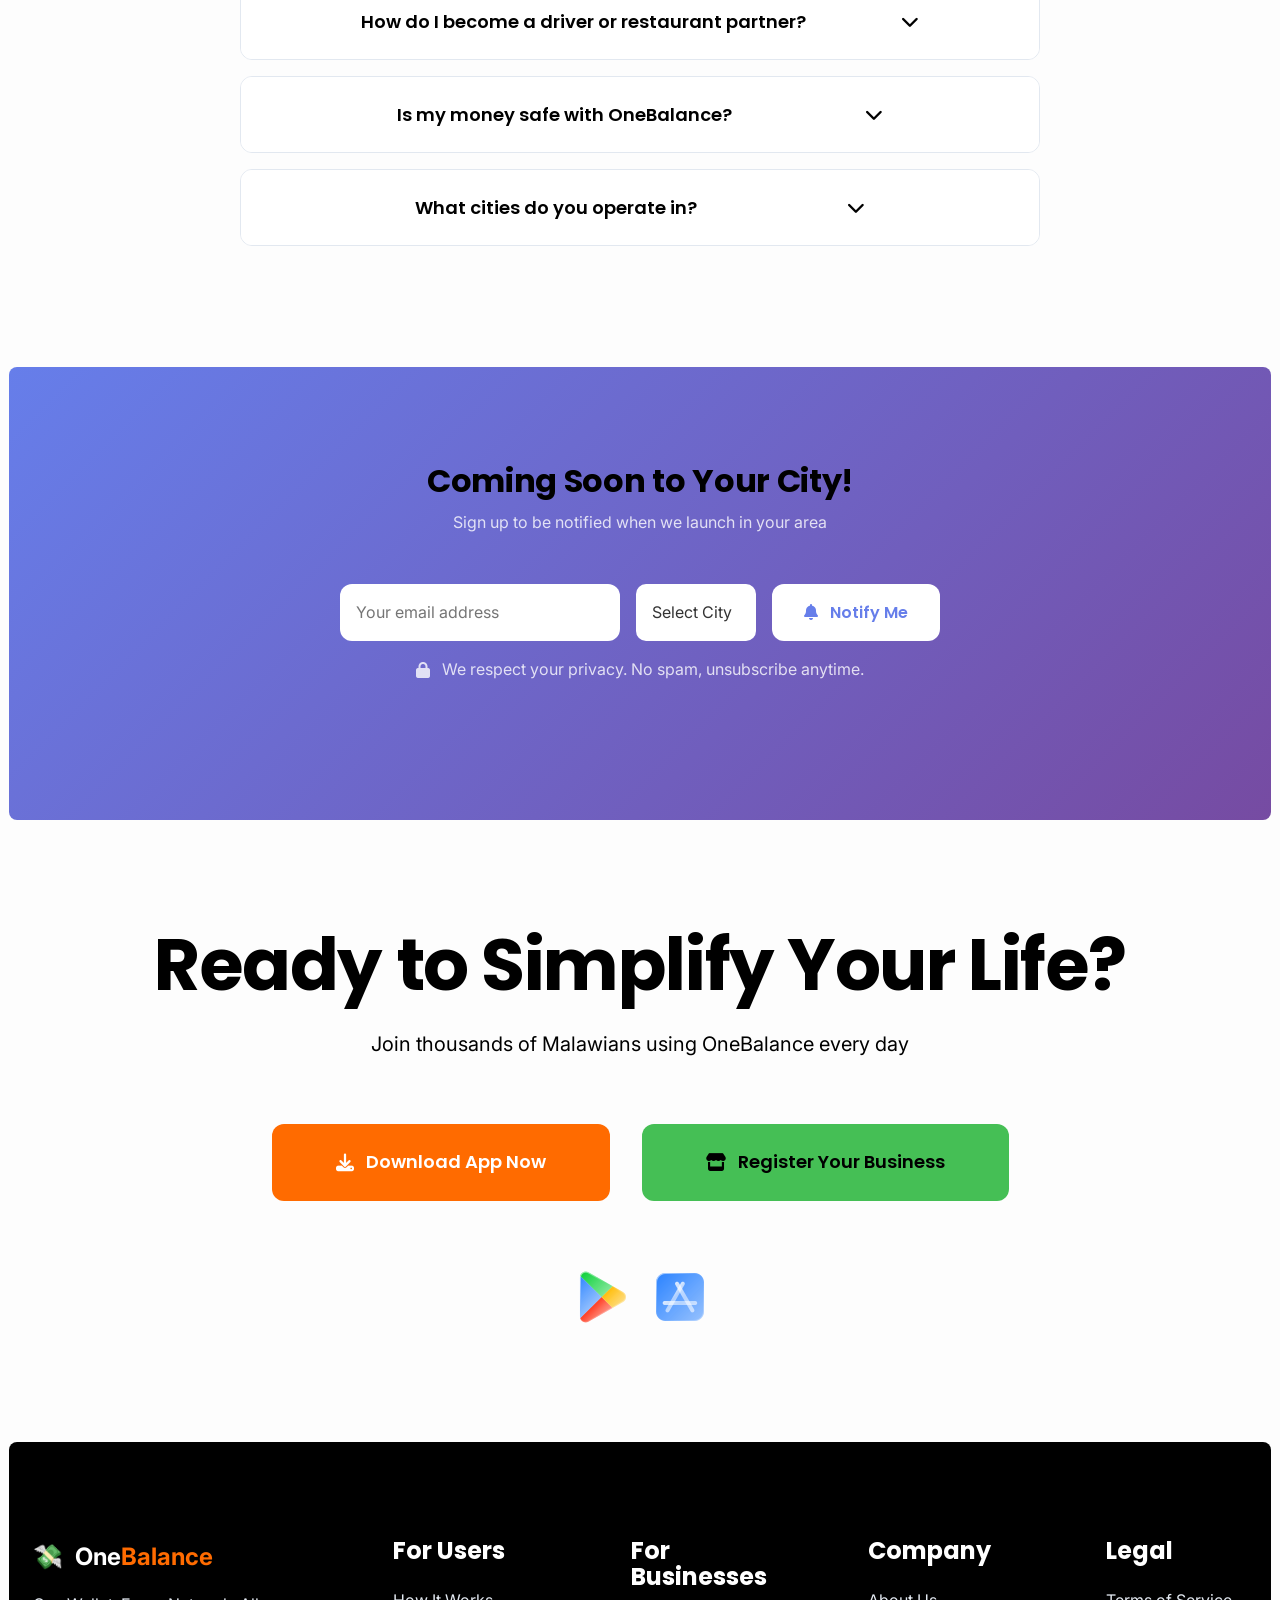
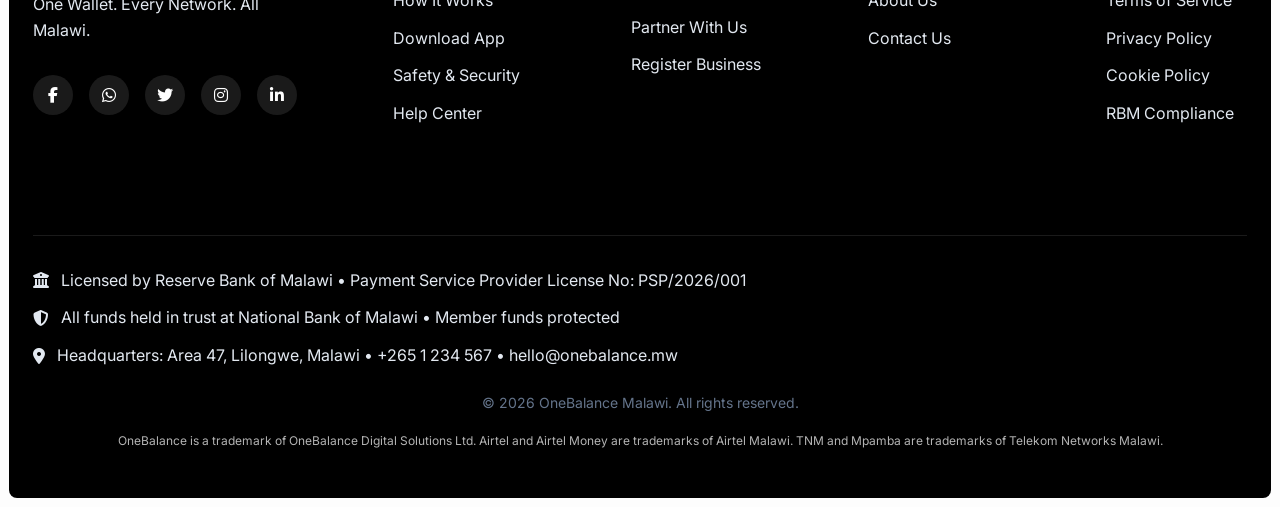
==== commit 8ea47629: "new updates" ====
--- a/index.html
+++ b/index.html
@@ -884,7 +884,7 @@
       <div class="container newsletter-container">
         <div class="newsletter-content">
           <h3>Coming Soon to Your City!</h3>
-          <p>Sign up to be notified when we launch in your area</p>
+          <p class="privacy-note">Sign up to be notified when we launch in your area</p>
         </div>
 
         <form id="newsletterForm" class="newsletter-form">
--- a/css/style.css
+++ b/css/style.css
@@ -415,6 +415,7 @@
 
 .btn-secondary {
     background: white;
+    background-color: var(--success);
     color: var(--dark);
 }
 
@@ -491,7 +492,7 @@
 }
 
 .nav-link.cta-button {
-    background: var(--dark);
+    background: var(--accent-green);
     color: var(--white);
     padding: 0.6rem 1.2rem;
     border-radius: var(--radius-full);
@@ -804,7 +805,7 @@
 
 /* Stats Section */
 .stats {
-    background: var(--dark);
+    background: var(--gray-light);
     color: var(--white);
     padding: var(--spacing-2xl) 0;
 }
@@ -828,7 +829,7 @@
 
 .stat-label {
     font-size: var(--font-size-sm);
-    color: rgba(255,255,255,0.6);
+    color: var(--dark);
     text-transform: uppercase;
     letter-spacing: 0.1em;
 }
@@ -1081,7 +1082,7 @@
 
 .dashboard-date {
     font-size: var(--font-size-sm);
-    color: var(--gray-light);
+    color: var(--dark);
 }
 
 .dashboard-stats {
@@ -1115,7 +1116,7 @@
 
 .stat-label {
     font-size: var(--font-size-sm);
-    color: var(--gray-light);
+    color: var(--dark);
 }
 
 .dashboard-orders {
@@ -1135,7 +1136,7 @@
 
 .order-id {
     font-weight: 600;
-    color: var(--gray-light);
+    color: var(--dark);
 }
 
 .order-details {
@@ -1524,6 +1525,8 @@
 .privacy-note {
     font-size: var(--font-size-sm);
     opacity: 0.8;
+    color: var(--white);
+    font-size: medium;
     display: flex;
     align-items: center;
     justify-content: center;
@@ -1546,7 +1549,7 @@
 
 .cta-content p {
     font-size: var(--font-size-xl);
-    color: var(--gray-light);
+    color: var(--dark);
     margin-bottom: var(--spacing-2xl);
 }
 
